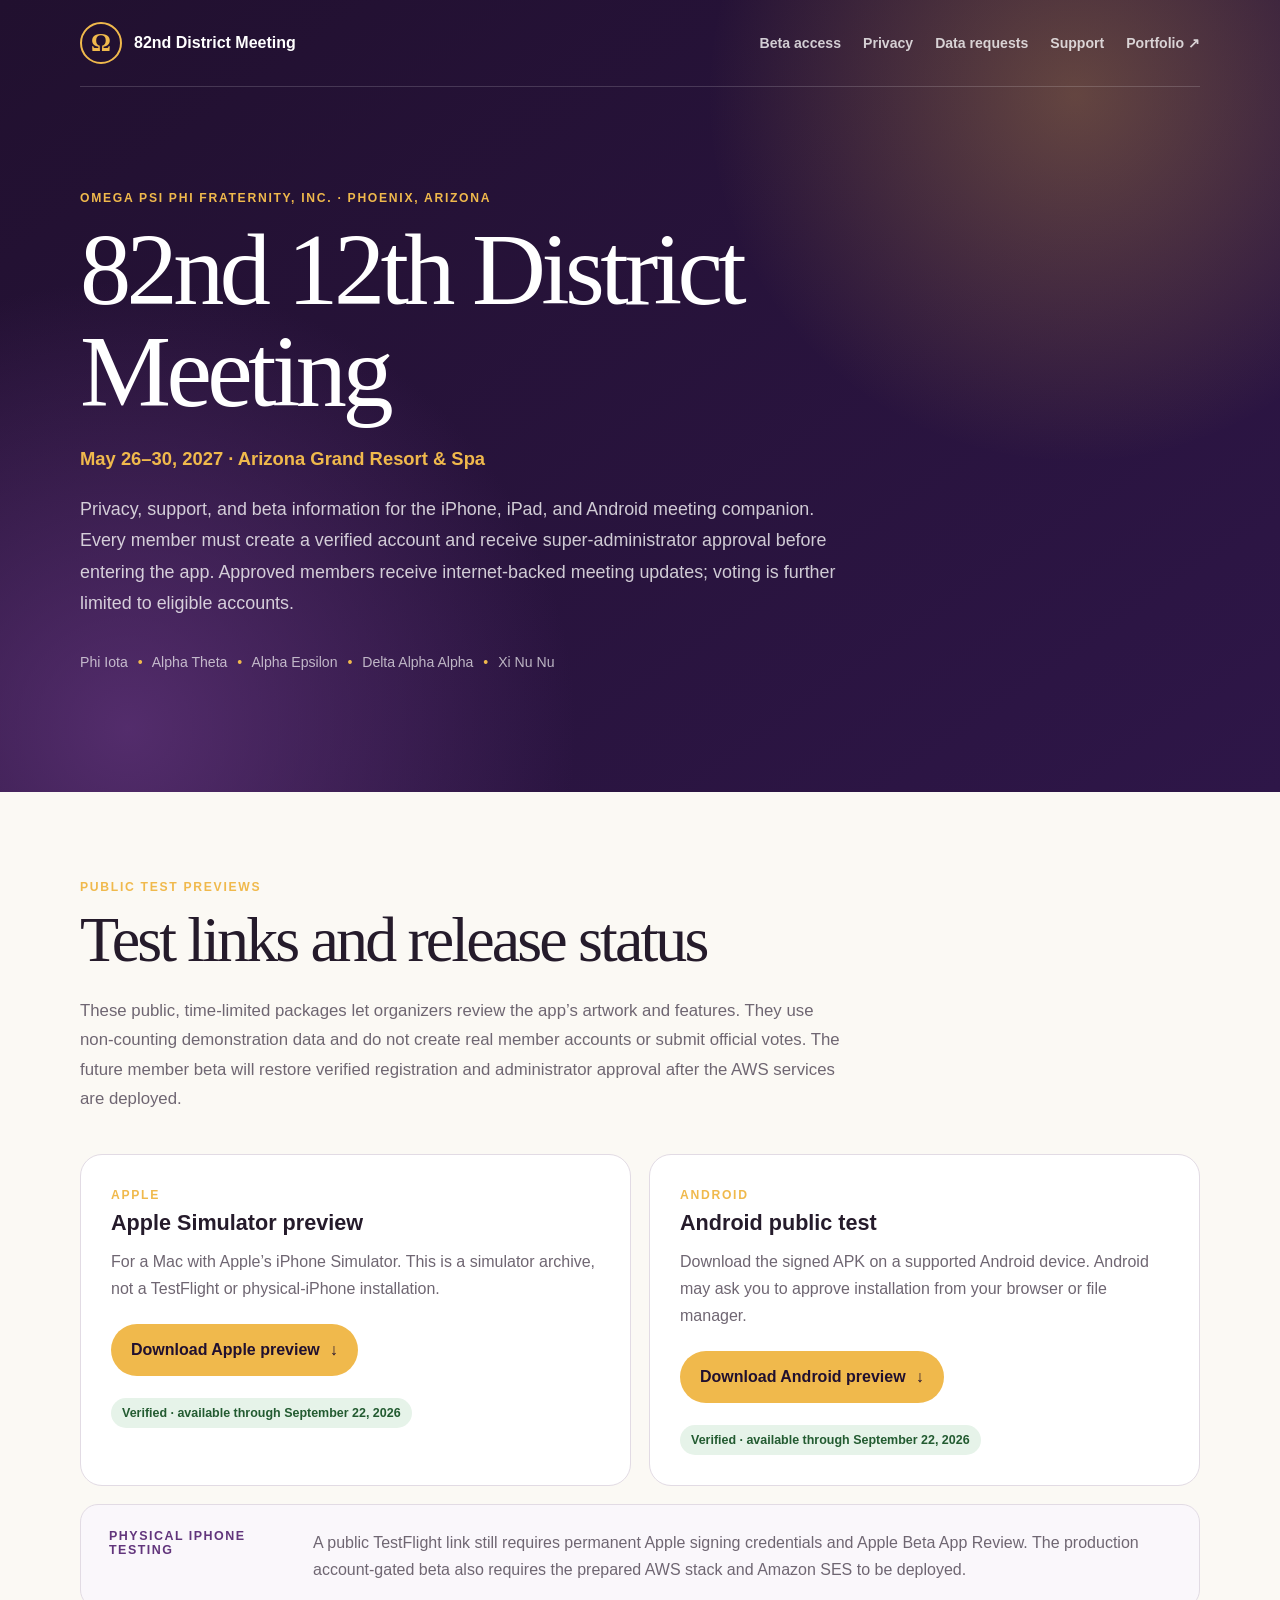
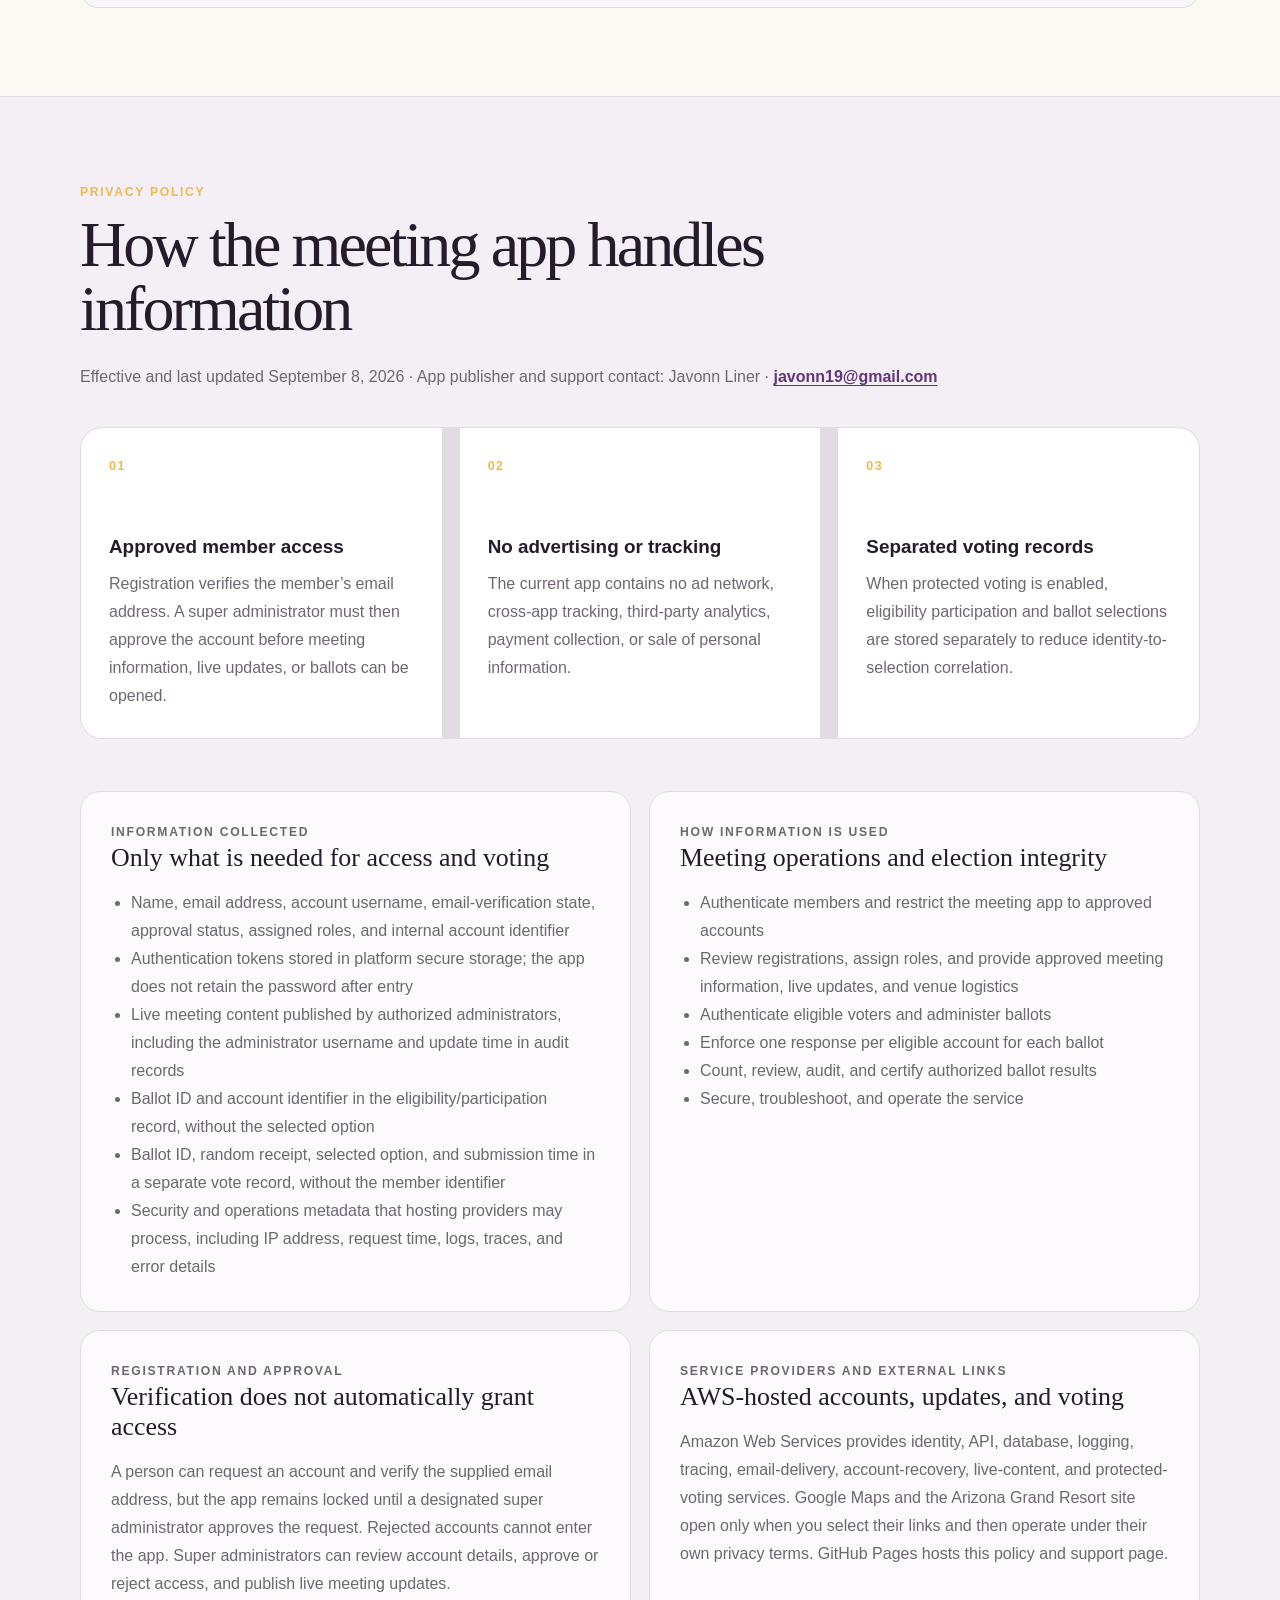
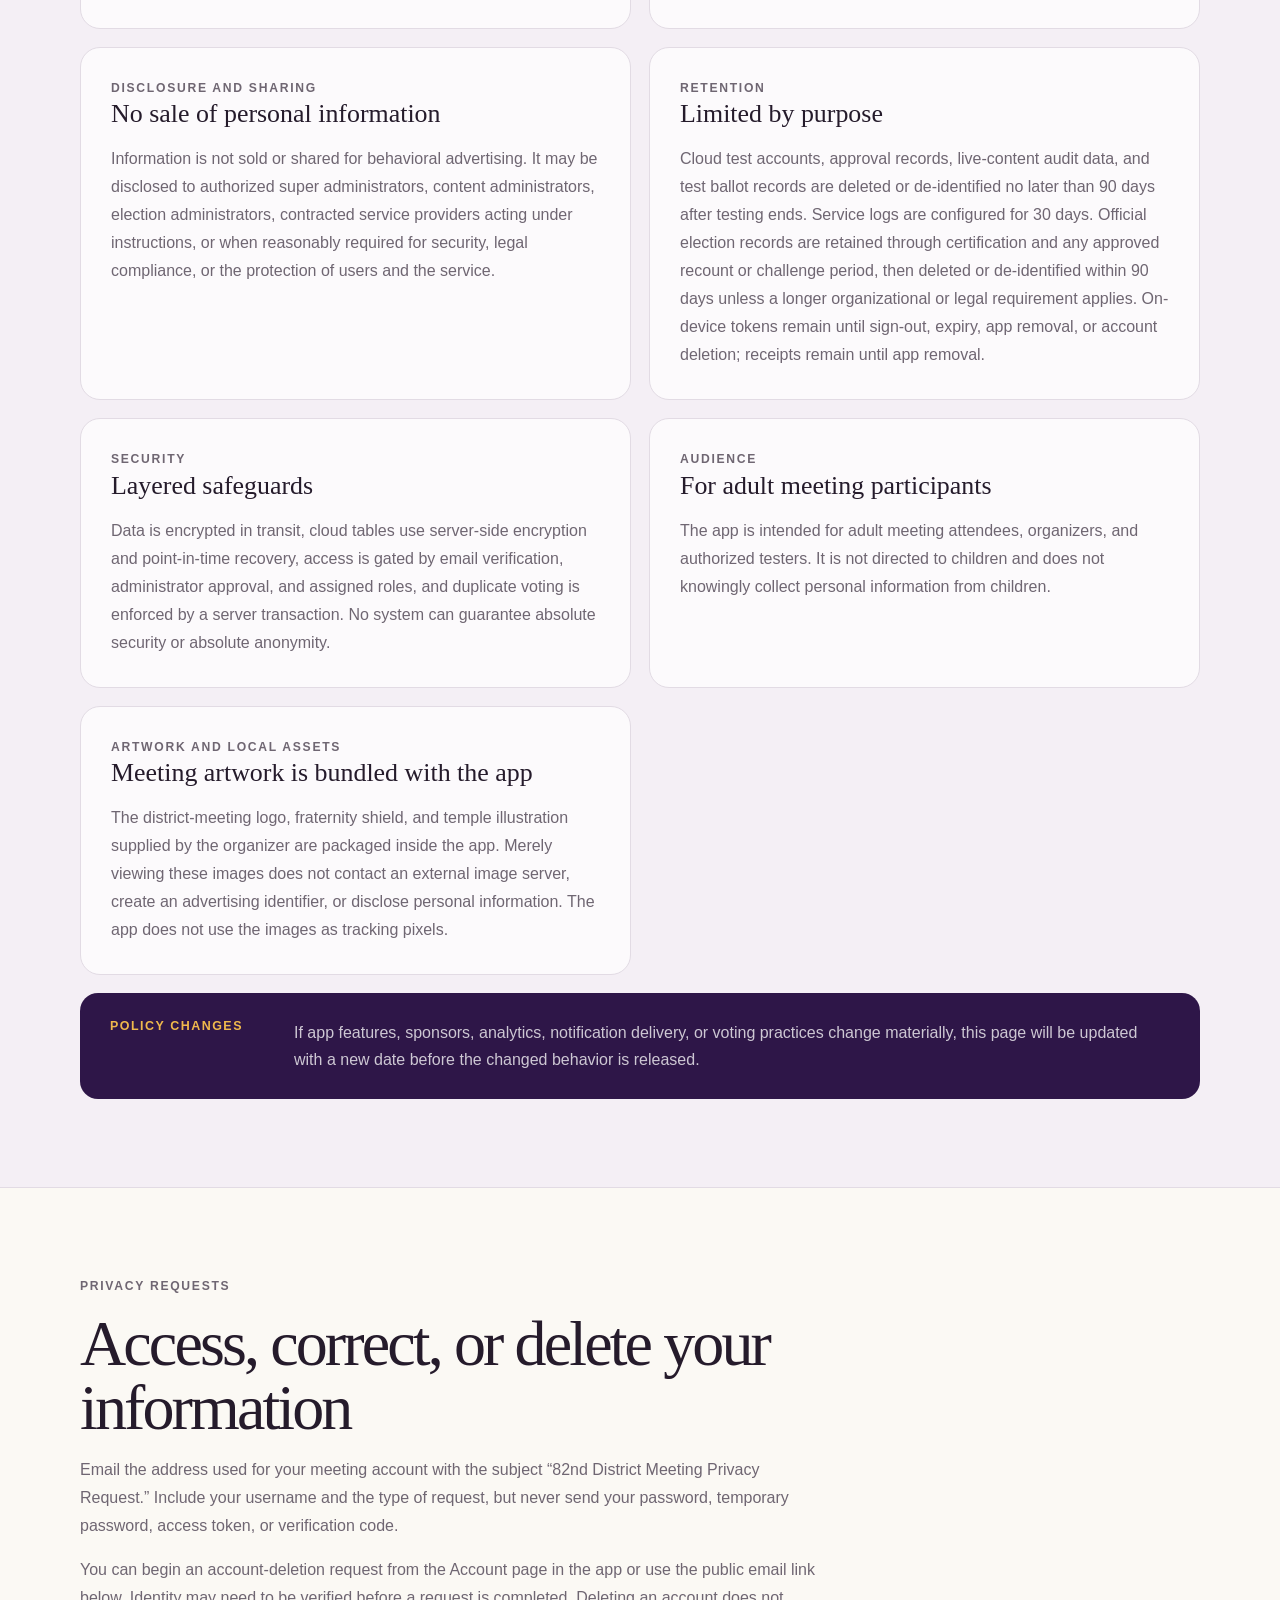
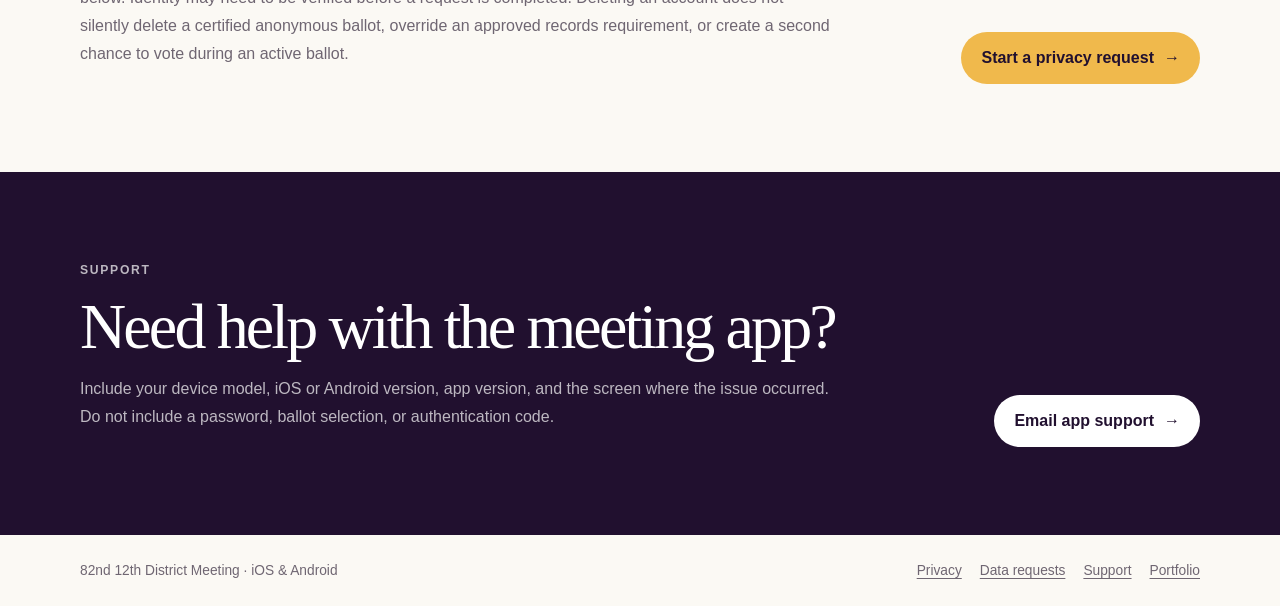
==== district-meeting-2027/index.html @ 28fcccbe "Publish meeting app preview links and artwork policy" ====
<!doctype html>
<html lang="en">
  <head>
    <meta charset="utf-8">
    <meta name="viewport" content="width=device-width, initial-scale=1">
    <meta name="theme-color" content="#2e1648">
    <meta name="description" content="Privacy policy, data-request instructions, support, and beta access information for the 82nd 12th District Meeting app on iOS and Android.">
    <link rel="canonical" href="https://javonn13.github.io/district-meeting-2027/">
    <meta property="og:type" content="website">
    <meta property="og:title" content="82nd 12th District Meeting App — Privacy &amp; Support">
    <meta property="og:description" content="Privacy, protected-voting practices, support, and beta status for the 2027 Phoenix meeting app.">
    <meta property="og:url" content="https://javonn13.github.io/district-meeting-2027/">
    <title>82nd 12th District Meeting App — Privacy, Support &amp; Beta Access</title>
    <link rel="stylesheet" href="styles.css?v=20260908b">
  </head>
  <body>
    <a class="skip-link" href="#privacy-policy">Skip to privacy policy</a>

    <header class="hero" id="top">
      <nav class="nav-shell" aria-label="Page sections">
        <a class="brand" href="#top"><span class="omega" aria-hidden="true">Ω</span><span>82nd District Meeting</span></a>
        <div class="nav-links">
          <a href="#beta-access">Beta access</a>
          <a href="#privacy-policy">Privacy</a>
          <a href="#privacy-requests">Data requests</a>
          <a href="#support">Support</a>
          <a href="../">Portfolio ↗</a>
        </div>
      </nav>

      <div class="hero-shell">
        <p class="eyebrow">Omega Psi Phi Fraternity, Inc. · Phoenix, Arizona</p>
        <h1>82nd 12th District Meeting</h1>
        <p class="dates">May 26–30, 2027 · Arizona Grand Resort &amp; Spa</p>
        <p class="intro">
          Privacy, support, and beta information for the iPhone, iPad, and
          Android meeting companion. Every member must create a verified account
          and receive super-administrator approval before entering the app.
          Approved members receive internet-backed meeting updates; voting is
          further limited to eligible accounts.
        </p>
        <div class="host-line">
          Phi Iota <span>•</span> Alpha Theta <span>•</span> Alpha Epsilon
          <span>•</span> Delta Alpha Alpha <span>•</span> Xi Nu Nu
        </div>
      </div>
    </header>

    <main>
      <section class="section-shell beta" id="beta-access" aria-labelledby="beta-title" tabindex="-1">
        <p class="section-label">Public test previews</p>
        <h2 id="beta-title">Test links and release status</h2>
        <p class="lede">
          These public, time-limited packages let organizers review the app’s
          artwork and features. They use non-counting demonstration data and do
          not create real member accounts or submit official votes. The future
          member beta will restore verified registration and administrator
          approval after the AWS services are deployed.
        </p>
        <div class="download-grid">
          <article>
            <span class="platform">Apple</span>
            <h3>Apple Simulator preview</h3>
            <p>For a Mac with Apple’s iPhone Simulator. This is a simulator archive, not a TestFlight or physical-iPhone installation.</p>
            <a class="primary-link download-link" href="https://expo.dev/artifacts/eas/QwBYKz9UsxLdcDrC9xQ6bOLC2bU3EaHEQN31wZSDNz0.tar.gz">Download Apple preview <span aria-hidden="true">↓</span></a>
            <span class="status available">Verified · available through September 22, 2026</span>
          </article>
          <article>
            <span class="platform">Android</span>
            <h3>Android public test</h3>
            <p>Download the signed APK on a supported Android device. Android may ask you to approve installation from your browser or file manager.</p>
            <a class="primary-link download-link" href="https://expo.dev/artifacts/eas/YgJHriixR_eyHiGXPcx0YL4e67EUNC_6BtPVC4h0-HM.apk">Download Android preview <span aria-hidden="true">↓</span></a>
            <span class="status available">Verified · available through September 22, 2026</span>
          </article>
        </div>
        <aside class="beta-note">
          <strong>Physical iPhone testing</strong>
          <p>A public TestFlight link still requires permanent Apple signing credentials and Apple Beta App Review. The production account-gated beta also requires the prepared AWS stack and Amazon SES to be deployed.</p>
        </aside>
      </section>

      <section class="policy-band" id="privacy-policy" aria-labelledby="privacy-title" tabindex="-1">
        <div class="section-shell">
          <p class="section-label">Privacy policy</p>
          <h2 id="privacy-title">How the meeting app handles information</h2>
          <p class="effective">Effective and last updated September 8, 2026 · App publisher and support contact: Javonn Liner · <a href="mailto:javonn19@gmail.com">javonn19@gmail.com</a></p>

          <div class="summary-grid">
            <article>
              <span>01</span>
              <h3>Approved member access</h3>
              <p>Registration verifies the member’s email address. A super administrator must then approve the account before meeting information, live updates, or ballots can be opened.</p>
            </article>
            <article>
              <span>02</span>
              <h3>No advertising or tracking</h3>
              <p>The current app contains no ad network, cross-app tracking, third-party analytics, payment collection, or sale of personal information.</p>
            </article>
            <article>
              <span>03</span>
              <h3>Separated voting records</h3>
              <p>When protected voting is enabled, eligibility participation and ballot selections are stored separately to reduce identity-to-selection correlation.</p>
            </article>
          </div>

          <div class="details-grid">
            <article>
              <p class="detail-label">Information collected</p>
              <h3>Only what is needed for access and voting</h3>
              <ul>
                <li>Name, email address, account username, email-verification state, approval status, assigned roles, and internal account identifier</li>
                <li>Authentication tokens stored in platform secure storage; the app does not retain the password after entry</li>
                <li>Live meeting content published by authorized administrators, including the administrator username and update time in audit records</li>
                <li>Ballot ID and account identifier in the eligibility/participation record, without the selected option</li>
                <li>Ballot ID, random receipt, selected option, and submission time in a separate vote record, without the member identifier</li>
                <li>Security and operations metadata that hosting providers may process, including IP address, request time, logs, traces, and error details</li>
              </ul>
            </article>

            <article>
              <p class="detail-label">How information is used</p>
              <h3>Meeting operations and election integrity</h3>
              <ul>
                <li>Authenticate members and restrict the meeting app to approved accounts</li>
                <li>Review registrations, assign roles, and provide approved meeting information, live updates, and venue logistics</li>
                <li>Authenticate eligible voters and administer ballots</li>
                <li>Enforce one response per eligible account for each ballot</li>
                <li>Count, review, audit, and certify authorized ballot results</li>
                <li>Secure, troubleshoot, and operate the service</li>
              </ul>
            </article>

            <article>
              <p class="detail-label">Registration and approval</p>
              <h3>Verification does not automatically grant access</h3>
              <p>
                A person can request an account and verify the supplied email
                address, but the app remains locked until a designated super
                administrator approves the request. Rejected accounts cannot
                enter the app. Super administrators can review account details,
                approve or reject access, and publish live meeting updates.
              </p>
            </article>

            <article>
              <p class="detail-label">Service providers and external links</p>
              <h3>AWS-hosted accounts, updates, and voting</h3>
              <p>
                Amazon Web Services provides identity, API, database, logging,
                tracing, email-delivery, account-recovery, live-content, and
                protected-voting services. Google Maps and the Arizona Grand Resort site open only
                when you select their links and then operate under their own
                privacy terms. GitHub Pages hosts this policy and support page.
              </p>
            </article>

            <article>
              <p class="detail-label">Disclosure and sharing</p>
              <h3>No sale of personal information</h3>
              <p>
                Information is not sold or shared for behavioral advertising.
                It may be disclosed to authorized super administrators, content
                administrators, election administrators,
                contracted service providers acting under instructions, or when
                reasonably required for security, legal compliance, or the
                protection of users and the service.
              </p>
            </article>

            <article>
              <p class="detail-label">Retention</p>
              <h3>Limited by purpose</h3>
              <p>
                Cloud test accounts, approval records, live-content audit data, and test ballot records are deleted or
                de-identified no later than 90 days after testing ends. Service
                logs are configured for 30 days. Official election records are
                retained through certification and any approved recount or
                challenge period, then deleted or de-identified within 90 days
                unless a longer organizational or legal requirement applies.
                On-device tokens remain until sign-out, expiry, app removal, or
                account deletion; receipts remain until app removal.
              </p>
            </article>

            <article>
              <p class="detail-label">Security</p>
              <h3>Layered safeguards</h3>
              <p>
                Data is encrypted in transit, cloud tables use server-side
                encryption and point-in-time recovery, access is gated by email
                verification, administrator approval, and assigned roles, and
                duplicate voting is enforced by a server transaction. No system
                can guarantee absolute security or absolute anonymity.
              </p>
            </article>

            <article>
              <p class="detail-label">Audience</p>
              <h3>For adult meeting participants</h3>
              <p>
                The app is intended for adult meeting attendees, organizers, and
                authorized testers. It is not directed to children and does not
                knowingly collect personal information from children.
              </p>
            </article>

            <article>
              <p class="detail-label">Artwork and local assets</p>
              <h3>Meeting artwork is bundled with the app</h3>
              <p>
                The district-meeting logo, fraternity shield, and temple
                illustration supplied by the organizer are packaged inside the
                app. Merely viewing these images does not contact an external
                image server, create an advertising identifier, or disclose
                personal information. The app does not use the images as
                tracking pixels.
              </p>
            </article>
          </div>

          <aside class="notice">
            <strong>Policy changes</strong>
            <p>If app features, sponsors, analytics, notification delivery, or voting practices change materially, this page will be updated with a new date before the changed behavior is released.</p>
          </aside>
        </div>
      </section>

      <section class="section-shell request-panel" id="privacy-requests" aria-labelledby="request-title" tabindex="-1">
        <div>
          <p class="section-label">Privacy requests</p>
          <h2 id="request-title">Access, correct, or delete your information</h2>
          <p>
            Email the address used for your meeting account with the subject
            “82nd District Meeting Privacy Request.” Include your username and
            the type of request, but never send your password, temporary
            password, access token, or verification code.
          </p>
          <p>
            You can begin an account-deletion request from the Account page in
            the app or use the public email link below. Identity may need to be verified before a request is completed.
            Deleting an account does not silently delete a certified anonymous
            ballot, override an approved records requirement, or create a second
            chance to vote during an active ballot.
          </p>
        </div>
        <a class="primary-link" href="mailto:javonn19@gmail.com?subject=82nd%20District%20Meeting%20Privacy%20Request">Start a privacy request <span aria-hidden="true">→</span></a>
      </section>

      <section class="support-band" id="support" aria-labelledby="support-title" tabindex="-1">
        <div class="section-shell support-grid">
          <div>
            <p class="section-label">Support</p>
            <h2 id="support-title">Need help with the meeting app?</h2>
            <p>Include your device model, iOS or Android version, app version, and the screen where the issue occurred. Do not include a password, ballot selection, or authentication code.</p>
          </div>
          <a class="primary-link light" href="mailto:javonn19@gmail.com?subject=82nd%20District%20Meeting%20App%20Support">Email app support <span aria-hidden="true">→</span></a>
        </div>
      </section>
    </main>

    <footer>
      <span>82nd 12th District Meeting · iOS &amp; Android</span>
      <div><a href="#privacy-policy">Privacy</a><a href="#privacy-requests">Data requests</a><a href="#support">Support</a><a href="../">Portfolio</a></div>
    </footer>
  </body>
</html>
---- district-meeting-2027/styles.css ----
:root {
  --ink: #251b2b;
  --muted: #6f6672;
  --paper: #fbf9f4;
  --surface: #ffffff;
  --purple-950: #21102f;
  --purple-900: #2e1648;
  --purple-700: #62357c;
  --purple-soft: #f3edf6;
  --gold: #f0b94c;
  --gold-soft: #fff4d6;
  --line: #e2dbe4;
}

* { box-sizing: border-box; }

html { scroll-behavior: smooth; }

body {
  margin: 0;
  background: var(--paper);
  color: var(--ink);
  font-family: Inter, ui-sans-serif, -apple-system, BlinkMacSystemFont, "Segoe UI", sans-serif;
}

a { color: inherit; text-decoration: none; }

a:focus-visible,
[tabindex="-1"]:focus-visible { outline: 3px solid var(--gold); outline-offset: 4px; }

.skip-link {
  position: fixed;
  z-index: 20;
  top: 12px;
  left: 12px;
  padding: 12px 16px;
  border-radius: 10px;
  background: white;
  color: var(--purple-950);
  font-weight: 850;
  transform: translateY(-160%);
}

.skip-link:focus { transform: translateY(0); }

.hero {
  color: white;
  background:
    radial-gradient(circle at 84% 12%, rgba(240, 185, 76, 0.3), transparent 23rem),
    radial-gradient(circle at 10% 92%, rgba(98, 53, 124, 0.75), transparent 28rem),
    linear-gradient(145deg, var(--purple-950), var(--purple-900));
}

.nav-shell,
.hero-shell,
.section-shell,
footer {
  width: min(1120px, calc(100% - 40px));
  margin-inline: auto;
}

.nav-shell {
  display: flex;
  align-items: center;
  justify-content: space-between;
  gap: 28px;
  padding-block: 22px;
  border-bottom: 1px solid rgba(255, 255, 255, 0.16);
}

.brand,
.nav-links { display: flex; align-items: center; }

.brand { gap: 12px; font-weight: 900; }

.omega {
  display: grid;
  width: 42px;
  height: 42px;
  place-items: center;
  border: 2px solid var(--gold);
  border-radius: 50%;
  color: var(--gold);
  font-family: Georgia, "Times New Roman", serif;
  font-size: 1.55rem;
}

.nav-links { gap: 22px; color: rgba(255, 255, 255, 0.78); font-size: 0.88rem; font-weight: 750; }

.hero-shell { padding-block: 104px 116px; }

.eyebrow,
.section-label,
.detail-label,
.platform {
  margin: 0 0 14px;
  color: var(--gold);
  font-size: 0.76rem;
  font-weight: 900;
  letter-spacing: 0.14em;
  text-transform: uppercase;
}

h1,
h2,
h3,
p { overflow-wrap: anywhere; }

h1,
h2 {
  margin: 0;
  font-family: Georgia, "Times New Roman", serif;
  font-weight: 500;
  letter-spacing: -0.045em;
  line-height: 1;
}

h1 { max-width: 920px; font-size: clamp(3rem, 8vw, 6.8rem); }
h2 { max-width: 840px; font-size: clamp(2.35rem, 5vw, 4.4rem); }

.dates { margin: 24px 0 0; color: var(--gold); font-size: 1.15rem; font-weight: 850; }
.intro { max-width: 760px; margin: 24px 0 0; color: rgba(255, 255, 255, 0.78); font-size: 1.12rem; line-height: 1.75; }
.host-line { max-width: 860px; margin-top: 30px; color: rgba(255, 255, 255, 0.68); font-size: 0.88rem; line-height: 1.9; }
.host-line span { padding-inline: 6px; color: var(--gold); }

.section-shell { padding-block: 88px; }
.lede { max-width: 760px; margin: 24px 0 0; color: var(--muted); font-size: 1.05rem; line-height: 1.75; }

.download-grid,
.summary-grid,
.details-grid { display: grid; gap: 18px; }
.download-grid { grid-template-columns: repeat(2, minmax(0, 1fr)); margin-top: 40px; }
.download-grid article { padding: 30px; border: 1px solid var(--line); border-radius: 22px; background: var(--surface); }
.download-grid h3 { margin: 7px 0 12px; font-size: 1.35rem; }
.download-grid p { margin: 0; color: var(--muted); line-height: 1.7; }
.status { display: inline-flex; margin-top: 22px; padding: 8px 11px; border-radius: 999px; background: var(--gold-soft); color: #79520d; font-size: 0.78rem; font-weight: 850; }
.download-link { margin-top: 22px; white-space: normal; }
.status.available { background: #e6f3e9; color: #235b31; }
.beta-note { display: grid; grid-template-columns: 180px 1fr; gap: 24px; margin-top: 18px; padding: 24px 28px; border: 1px solid var(--line); border-radius: 18px; background: #faf7fb; }
.beta-note strong { color: var(--purple-700); font-size: 0.78rem; letter-spacing: 0.12em; text-transform: uppercase; }
.beta-note p { margin: 0; color: var(--muted); line-height: 1.7; }

.policy-band { background: #f4eff5; border-block: 1px solid var(--line); }
.effective { margin: 22px 0 36px; color: var(--muted); line-height: 1.7; }
.effective a { color: var(--purple-700); font-weight: 850; text-decoration: underline; text-underline-offset: 3px; }

.summary-grid { grid-template-columns: repeat(3, minmax(0, 1fr)); overflow: hidden; border: 1px solid var(--line); border-radius: 22px; background: var(--line); }
.summary-grid article { min-height: 240px; padding: 28px; background: white; }
.summary-grid span { color: var(--gold); font-size: 0.78rem; font-weight: 900; letter-spacing: 0.12em; }
.summary-grid h3 { margin: 62px 0 12px; font-size: 1.18rem; }
.summary-grid p,
.details-grid p,
.details-grid ul,
.request-panel p,
.support-grid p { color: var(--muted); line-height: 1.75; }
.summary-grid p { margin: 0; }

.details-grid { grid-template-columns: repeat(2, minmax(0, 1fr)); margin-top: 52px; }
.details-grid article { padding: 30px; border: 1px solid var(--line); border-radius: 20px; background: rgba(255, 255, 255, 0.72); }
.detail-label { color: var(--purple-700); }
.details-grid h3 { margin: 0 0 16px; font-family: Georgia, "Times New Roman", serif; font-size: 1.62rem; font-weight: 500; }
.details-grid p { margin: 0; }
.details-grid ul { margin: 0; padding-left: 20px; }

.notice { display: grid; grid-template-columns: 160px 1fr; gap: 24px; margin-top: 18px; padding: 26px 30px; border-radius: 18px; background: var(--purple-900); color: white; }
.notice strong { color: var(--gold); font-size: 0.78rem; letter-spacing: 0.12em; text-transform: uppercase; }
.notice p { margin: 0; color: rgba(255, 255, 255, 0.76); line-height: 1.7; }

.request-panel,
.support-grid { display: grid; grid-template-columns: minmax(0, 1fr) auto; gap: 64px; align-items: end; }
.request-panel p,
.support-grid p { max-width: 750px; }

.primary-link {
  display: inline-flex;
  align-items: center;
  gap: 10px;
  min-height: 52px;
  padding: 14px 20px;
  border-radius: 999px;
  background: var(--gold);
  color: var(--purple-950);
  font-weight: 900;
  white-space: nowrap;
}

.support-band { background: var(--purple-950); color: white; }
.support-grid p { color: rgba(255, 255, 255, 0.7); }
.primary-link.light { background: white; }

footer {
  display: flex;
  justify-content: space-between;
  gap: 24px;
  padding-block: 28px;
  color: var(--muted);
  font-size: 0.86rem;
}

footer div { display: flex; flex-wrap: wrap; gap: 18px; }
footer a { text-decoration: underline; text-underline-offset: 3px; }

@media (max-width: 820px) {
  .nav-shell { align-items: flex-start; flex-direction: column; }
  .nav-links { width: 100%; gap: 16px; overflow-x: auto; padding-bottom: 4px; }
  .hero-shell { padding-block: 76px 86px; }
  .download-grid,
  .summary-grid,
  .details-grid,
  .request-panel,
  .support-grid,
  .notice { grid-template-columns: 1fr; }
  .summary-grid article { min-height: auto; }
  .summary-grid h3 { margin-top: 30px; }
  .request-panel,
  .support-grid { align-items: start; }
  .primary-link { justify-self: start; white-space: normal; }
  .beta-note { grid-template-columns: 1fr; gap: 10px; }
  footer { flex-direction: column; }
}

@media (prefers-reduced-motion: reduce) {
  html { scroll-behavior: auto; }
}
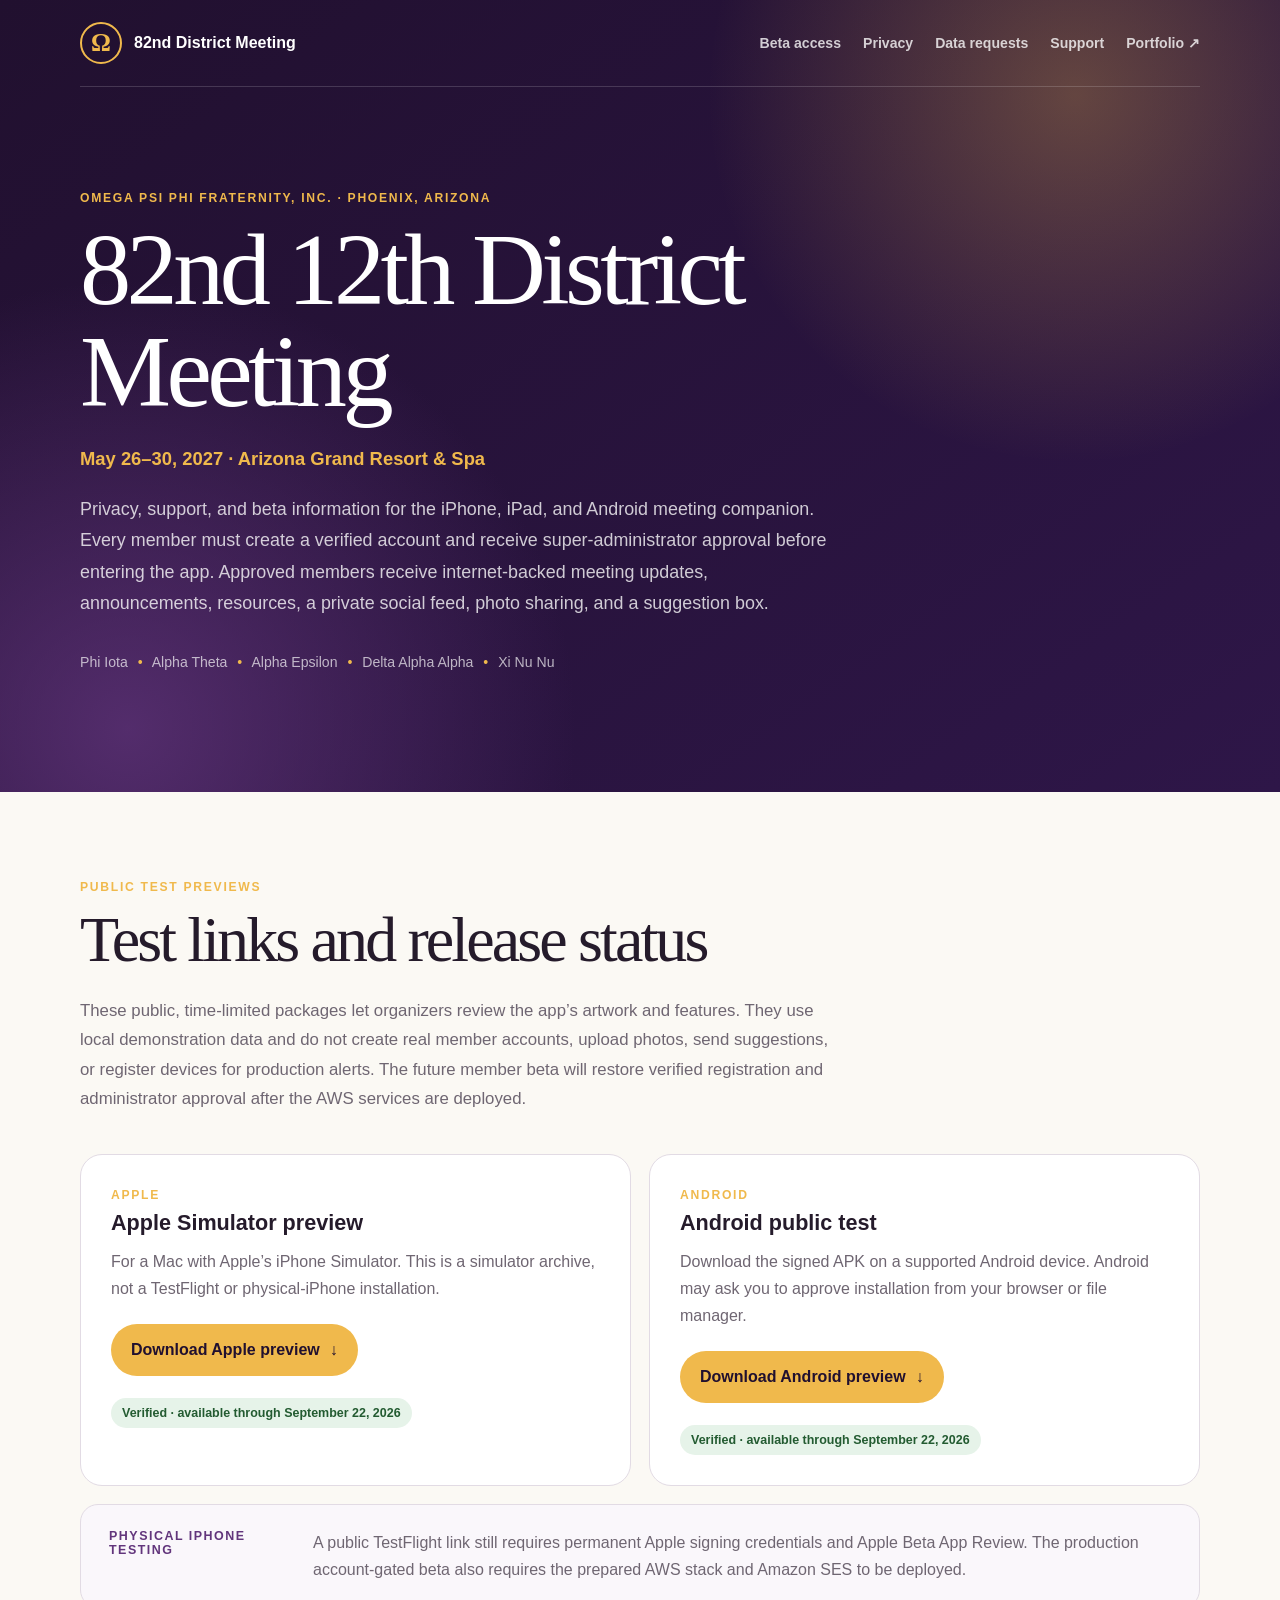
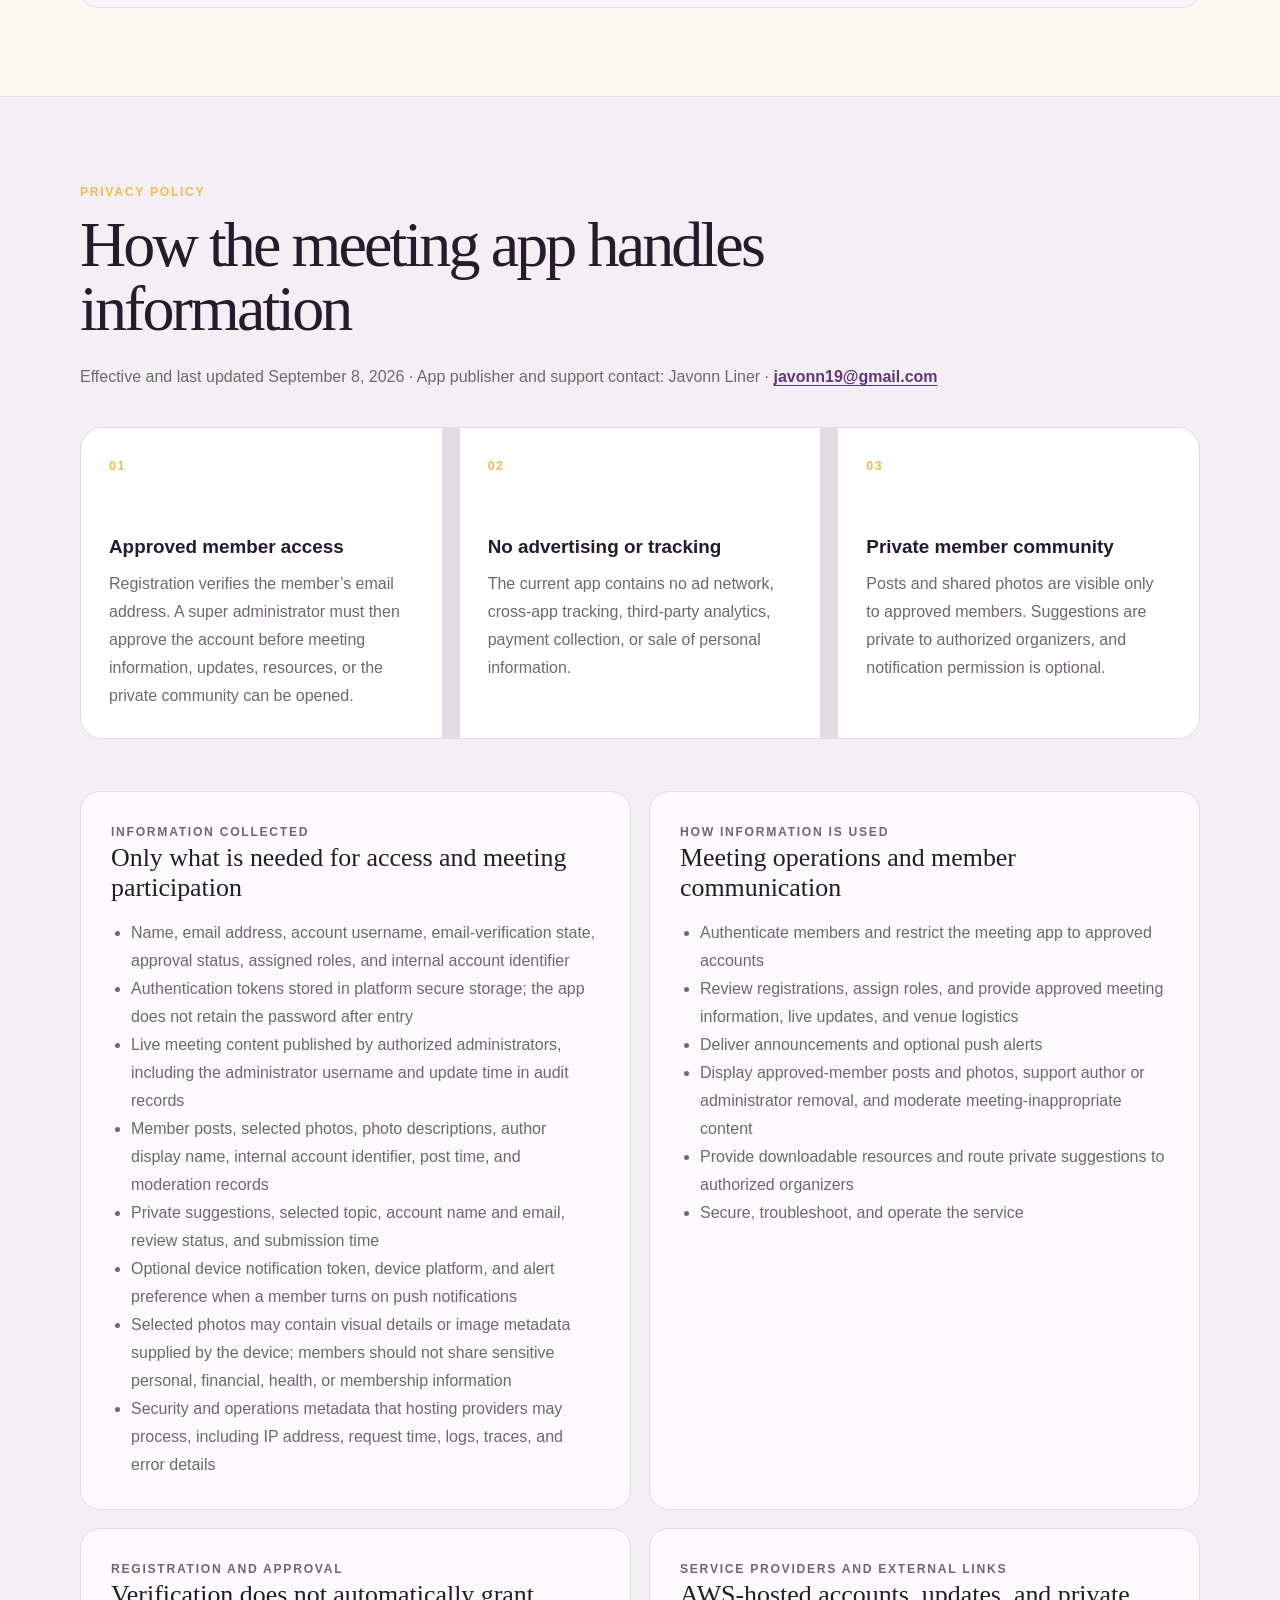
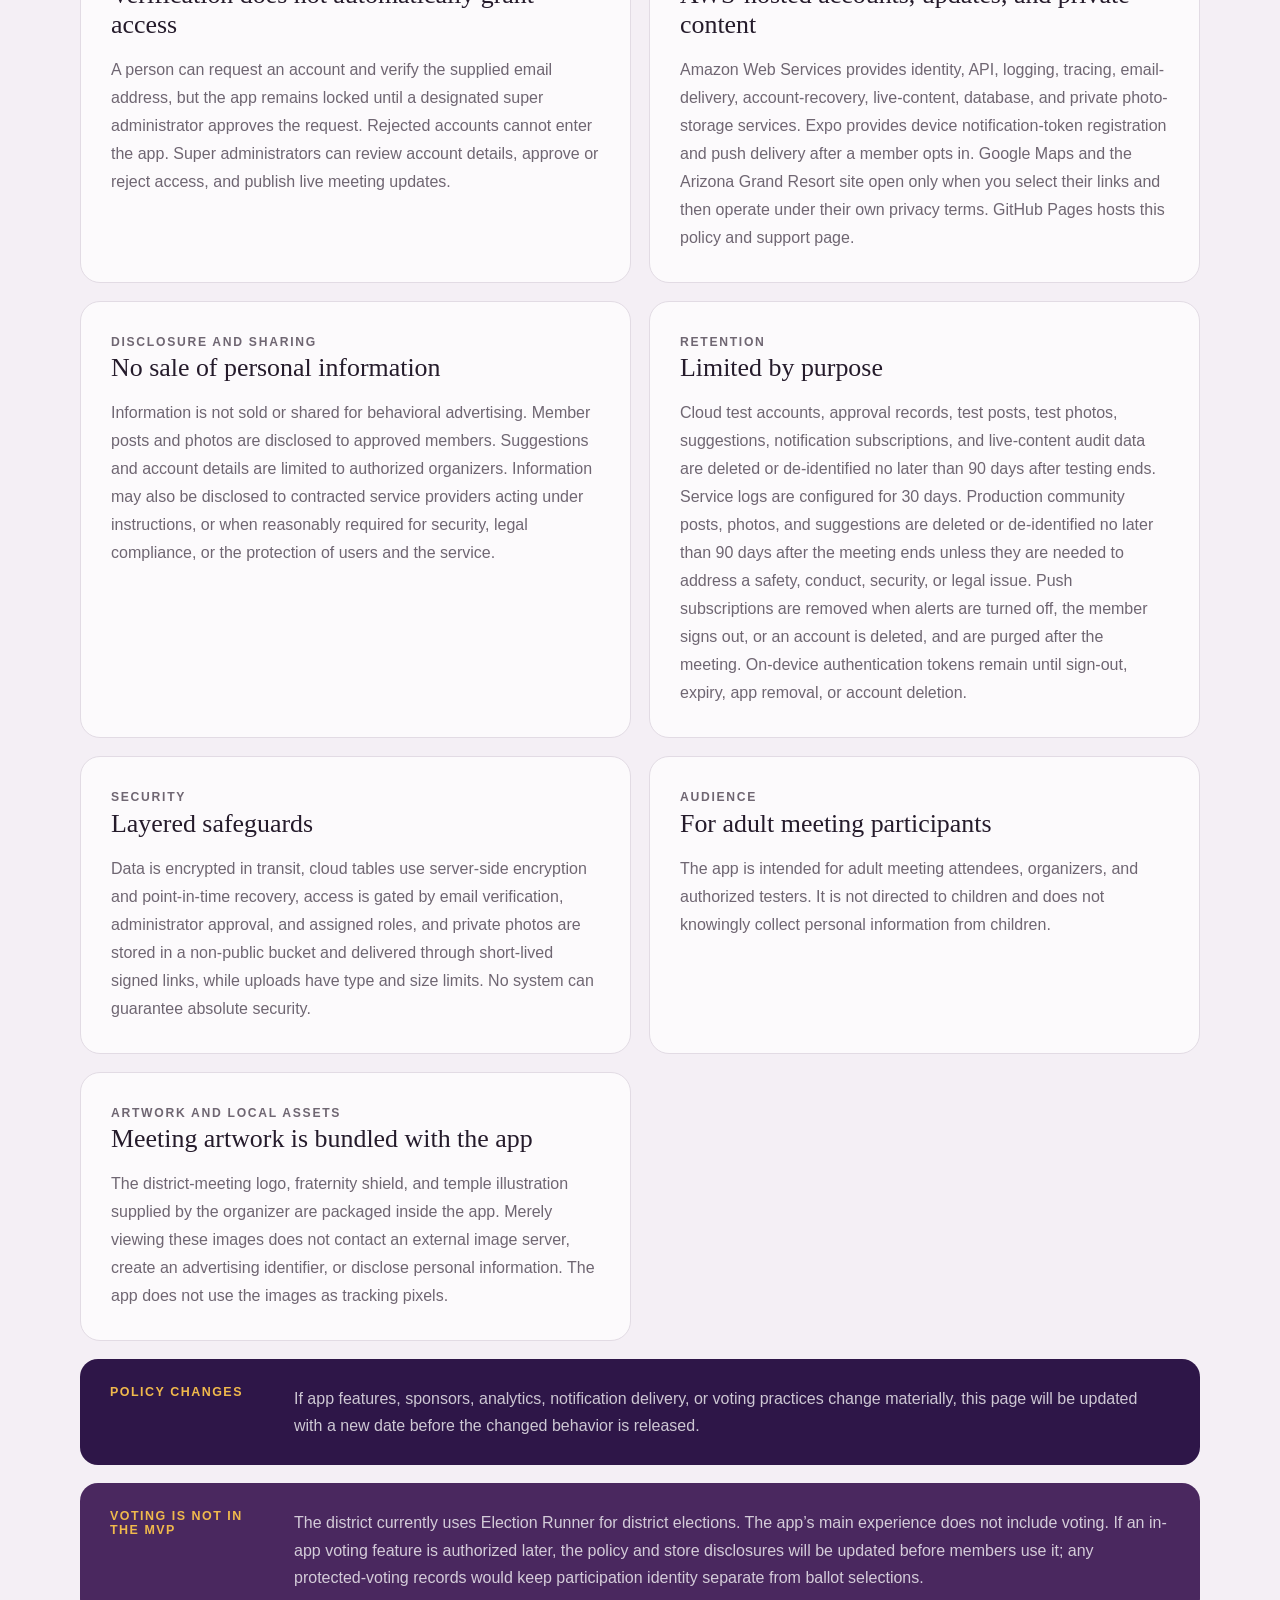
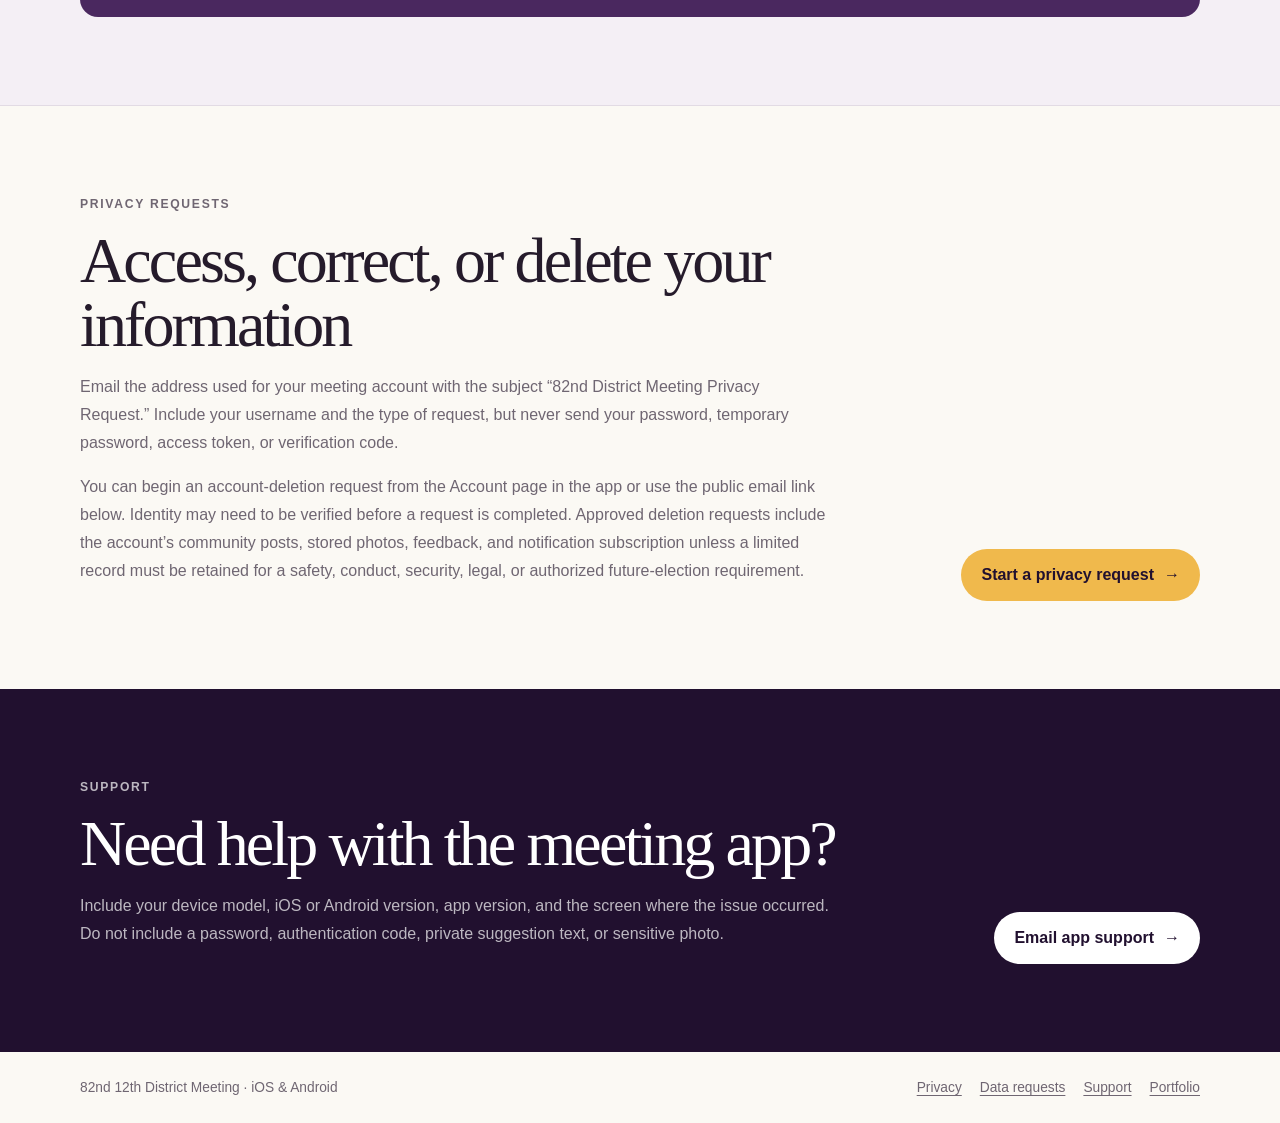
==== commit 2fec6152: "Expand meeting app privacy policy for member community" ====
--- a/district-meeting-2027/index.html
+++ b/district-meeting-2027/index.html
@@ -8,10 +8,10 @@
     <link rel="canonical" href="https://javonn13.github.io/district-meeting-2027/">
     <meta property="og:type" content="website">
     <meta property="og:title" content="82nd 12th District Meeting App — Privacy &amp; Support">
-    <meta property="og:description" content="Privacy, protected-voting practices, support, and beta status for the 2027 Phoenix meeting app.">
+    <meta property="og:description" content="Privacy, private member-community practices, support, and beta status for the 2027 Phoenix meeting app.">
     <meta property="og:url" content="https://javonn13.github.io/district-meeting-2027/">
     <title>82nd 12th District Meeting App — Privacy, Support &amp; Beta Access</title>
-    <link rel="stylesheet" href="styles.css?v=20260908b">
+    <link rel="stylesheet" href="styles.css?v=20260908c">
   </head>
   <body>
     <a class="skip-link" href="#privacy-policy">Skip to privacy policy</a>
@@ -36,8 +36,8 @@
           Privacy, support, and beta information for the iPhone, iPad, and
           Android meeting companion. Every member must create a verified account
           and receive super-administrator approval before entering the app.
-          Approved members receive internet-backed meeting updates; voting is
-          further limited to eligible accounts.
+          Approved members receive internet-backed meeting updates, announcements,
+          resources, a private social feed, photo sharing, and a suggestion box.
         </p>
         <div class="host-line">
           Phi Iota <span>•</span> Alpha Theta <span>•</span> Alpha Epsilon
@@ -52,8 +52,8 @@
         <h2 id="beta-title">Test links and release status</h2>
         <p class="lede">
           These public, time-limited packages let organizers review the app’s
-          artwork and features. They use non-counting demonstration data and do
-          not create real member accounts or submit official votes. The future
+          artwork and features. They use local demonstration data and do
+          not create real member accounts, upload photos, send suggestions, or register devices for production alerts. The future
           member beta will restore verified registration and administrator
           approval after the AWS services are deployed.
         </p>
@@ -89,7 +89,7 @@
             <article>
               <span>01</span>
               <h3>Approved member access</h3>
-              <p>Registration verifies the member’s email address. A super administrator must then approve the account before meeting information, live updates, or ballots can be opened.</p>
+              <p>Registration verifies the member’s email address. A super administrator must then approve the account before meeting information, updates, resources, or the private community can be opened.</p>
             </article>
             <article>
               <span>02</span>
@@ -98,34 +98,36 @@
             </article>
             <article>
               <span>03</span>
-              <h3>Separated voting records</h3>
-              <p>When protected voting is enabled, eligibility participation and ballot selections are stored separately to reduce identity-to-selection correlation.</p>
+              <h3>Private member community</h3>
+              <p>Posts and shared photos are visible only to approved members. Suggestions are private to authorized organizers, and notification permission is optional.</p>
             </article>
           </div>
 
           <div class="details-grid">
             <article>
               <p class="detail-label">Information collected</p>
-              <h3>Only what is needed for access and voting</h3>
+              <h3>Only what is needed for access and meeting participation</h3>
               <ul>
                 <li>Name, email address, account username, email-verification state, approval status, assigned roles, and internal account identifier</li>
                 <li>Authentication tokens stored in platform secure storage; the app does not retain the password after entry</li>
                 <li>Live meeting content published by authorized administrators, including the administrator username and update time in audit records</li>
-                <li>Ballot ID and account identifier in the eligibility/participation record, without the selected option</li>
-                <li>Ballot ID, random receipt, selected option, and submission time in a separate vote record, without the member identifier</li>
+                <li>Member posts, selected photos, photo descriptions, author display name, internal account identifier, post time, and moderation records</li>
+                <li>Private suggestions, selected topic, account name and email, review status, and submission time</li>
+                <li>Optional device notification token, device platform, and alert preference when a member turns on push notifications</li>
+                <li>Selected photos may contain visual details or image metadata supplied by the device; members should not share sensitive personal, financial, health, or membership information</li>
                 <li>Security and operations metadata that hosting providers may process, including IP address, request time, logs, traces, and error details</li>
               </ul>
             </article>
 
             <article>
               <p class="detail-label">How information is used</p>
-              <h3>Meeting operations and election integrity</h3>
+              <h3>Meeting operations and member communication</h3>
               <ul>
                 <li>Authenticate members and restrict the meeting app to approved accounts</li>
                 <li>Review registrations, assign roles, and provide approved meeting information, live updates, and venue logistics</li>
-                <li>Authenticate eligible voters and administer ballots</li>
-                <li>Enforce one response per eligible account for each ballot</li>
-                <li>Count, review, audit, and certify authorized ballot results</li>
+                <li>Deliver announcements and optional push alerts</li>
+                <li>Display approved-member posts and photos, support author or administrator removal, and moderate meeting-inappropriate content</li>
+                <li>Provide downloadable resources and route private suggestions to authorized organizers</li>
                 <li>Secure, troubleshoot, and operate the service</li>
               </ul>
             </article>
@@ -144,11 +146,11 @@
 
             <article>
               <p class="detail-label">Service providers and external links</p>
-              <h3>AWS-hosted accounts, updates, and voting</h3>
-              <p>
-                Amazon Web Services provides identity, API, database, logging,
-                tracing, email-delivery, account-recovery, live-content, and
-                protected-voting services. Google Maps and the Arizona Grand Resort site open only
+              <h3>AWS-hosted accounts, updates, and private content</h3>
+              <p>
+                Amazon Web Services provides identity, API, logging,
+                tracing, email-delivery, account-recovery, live-content, database,
+                and private photo-storage services. Expo provides device notification-token registration and push delivery after a member opts in. Google Maps and the Arizona Grand Resort site open only
                 when you select their links and then operate under their own
                 privacy terms. GitHub Pages hosts this policy and support page.
               </p>
@@ -159,8 +161,7 @@
               <h3>No sale of personal information</h3>
               <p>
                 Information is not sold or shared for behavioral advertising.
-                It may be disclosed to authorized super administrators, content
-                administrators, election administrators,
+                Member posts and photos are disclosed to approved members. Suggestions and account details are limited to authorized organizers. Information may also be disclosed to
                 contracted service providers acting under instructions, or when
                 reasonably required for security, legal compliance, or the
                 protection of users and the service.
@@ -171,14 +172,9 @@
               <p class="detail-label">Retention</p>
               <h3>Limited by purpose</h3>
               <p>
-                Cloud test accounts, approval records, live-content audit data, and test ballot records are deleted or
+                Cloud test accounts, approval records, test posts, test photos, suggestions, notification subscriptions, and live-content audit data are deleted or
                 de-identified no later than 90 days after testing ends. Service
-                logs are configured for 30 days. Official election records are
-                retained through certification and any approved recount or
-                challenge period, then deleted or de-identified within 90 days
-                unless a longer organizational or legal requirement applies.
-                On-device tokens remain until sign-out, expiry, app removal, or
-                account deletion; receipts remain until app removal.
+                logs are configured for 30 days. Production community posts, photos, and suggestions are deleted or de-identified no later than 90 days after the meeting ends unless they are needed to address a safety, conduct, security, or legal issue. Push subscriptions are removed when alerts are turned off, the member signs out, or an account is deleted, and are purged after the meeting. On-device authentication tokens remain until sign-out, expiry, app removal, or account deletion.
               </p>
             </article>
 
@@ -189,8 +185,7 @@
                 Data is encrypted in transit, cloud tables use server-side
                 encryption and point-in-time recovery, access is gated by email
                 verification, administrator approval, and assigned roles, and
-                duplicate voting is enforced by a server transaction. No system
-                can guarantee absolute security or absolute anonymity.
+                private photos are stored in a non-public bucket and delivered through short-lived signed links, while uploads have type and size limits. No system can guarantee absolute security.
               </p>
             </article>
 
@@ -221,6 +216,11 @@
           <aside class="notice">
             <strong>Policy changes</strong>
             <p>If app features, sponsors, analytics, notification delivery, or voting practices change materially, this page will be updated with a new date before the changed behavior is released.</p>
+          </aside>
+
+          <aside class="notice future-feature">
+            <strong>Voting is not in the MVP</strong>
+            <p>The district currently uses Election Runner for district elections. The app’s main experience does not include voting. If an in-app voting feature is authorized later, the policy and store disclosures will be updated before members use it; any protected-voting records would keep participation identity separate from ballot selections.</p>
           </aside>
         </div>
       </section>
@@ -238,9 +238,7 @@
           <p>
             You can begin an account-deletion request from the Account page in
             the app or use the public email link below. Identity may need to be verified before a request is completed.
-            Deleting an account does not silently delete a certified anonymous
-            ballot, override an approved records requirement, or create a second
-            chance to vote during an active ballot.
+            Approved deletion requests include the account’s community posts, stored photos, feedback, and notification subscription unless a limited record must be retained for a safety, conduct, security, legal, or authorized future-election requirement.
           </p>
         </div>
         <a class="primary-link" href="mailto:javonn19@gmail.com?subject=82nd%20District%20Meeting%20Privacy%20Request">Start a privacy request <span aria-hidden="true">→</span></a>
@@ -251,7 +249,7 @@
           <div>
             <p class="section-label">Support</p>
             <h2 id="support-title">Need help with the meeting app?</h2>
-            <p>Include your device model, iOS or Android version, app version, and the screen where the issue occurred. Do not include a password, ballot selection, or authentication code.</p>
+            <p>Include your device model, iOS or Android version, app version, and the screen where the issue occurred. Do not include a password, authentication code, private suggestion text, or sensitive photo.</p>
           </div>
           <a class="primary-link light" href="mailto:javonn19@gmail.com?subject=82nd%20District%20Meeting%20App%20Support">Email app support <span aria-hidden="true">→</span></a>
         </div>
--- a/district-meeting-2027/styles.css
+++ b/district-meeting-2027/styles.css
@@ -165,6 +165,7 @@
 .notice { display: grid; grid-template-columns: 160px 1fr; gap: 24px; margin-top: 18px; padding: 26px 30px; border-radius: 18px; background: var(--purple-900); color: white; }
 .notice strong { color: var(--gold); font-size: 0.78rem; letter-spacing: 0.12em; text-transform: uppercase; }
 .notice p { margin: 0; color: rgba(255, 255, 255, 0.76); line-height: 1.7; }
+.notice.future-feature { background: #4a285f; }
 
 .request-panel,
 .support-grid { display: grid; grid-template-columns: minmax(0, 1fr) auto; gap: 64px; align-items: end; }
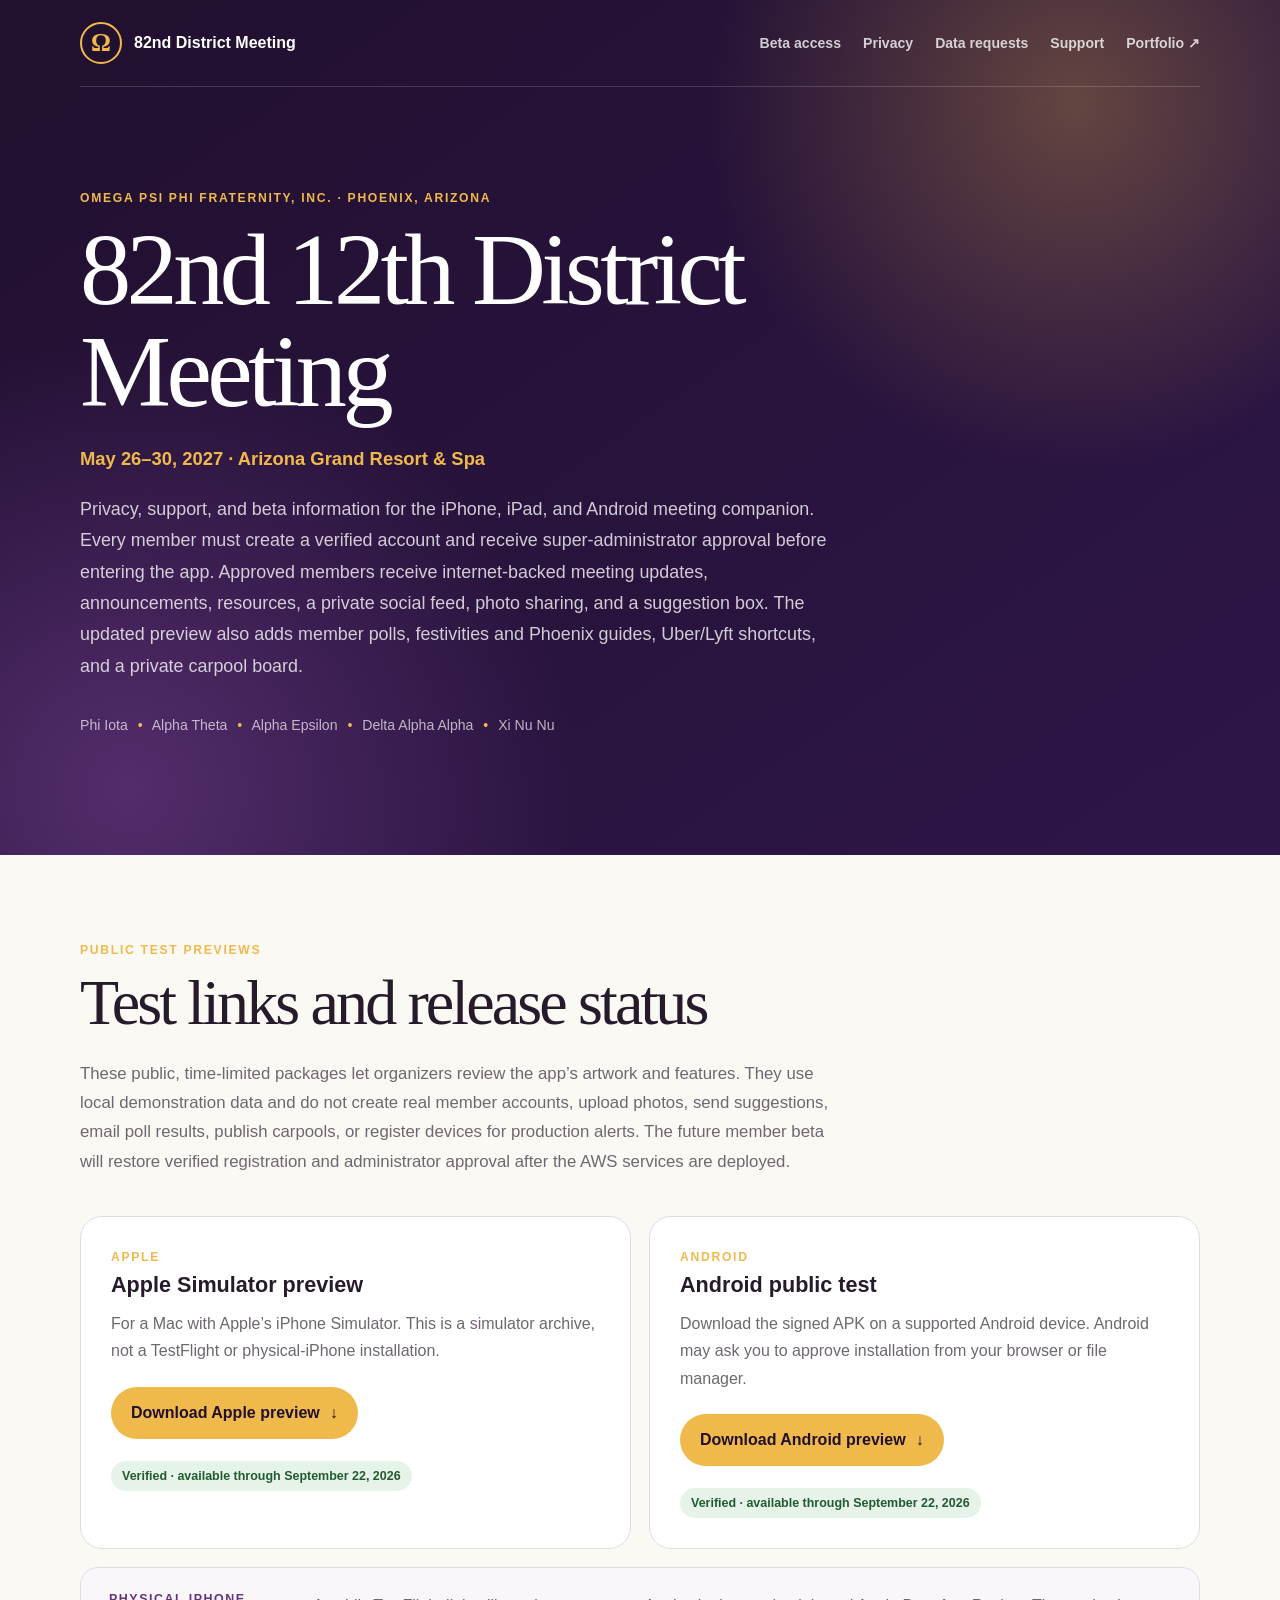
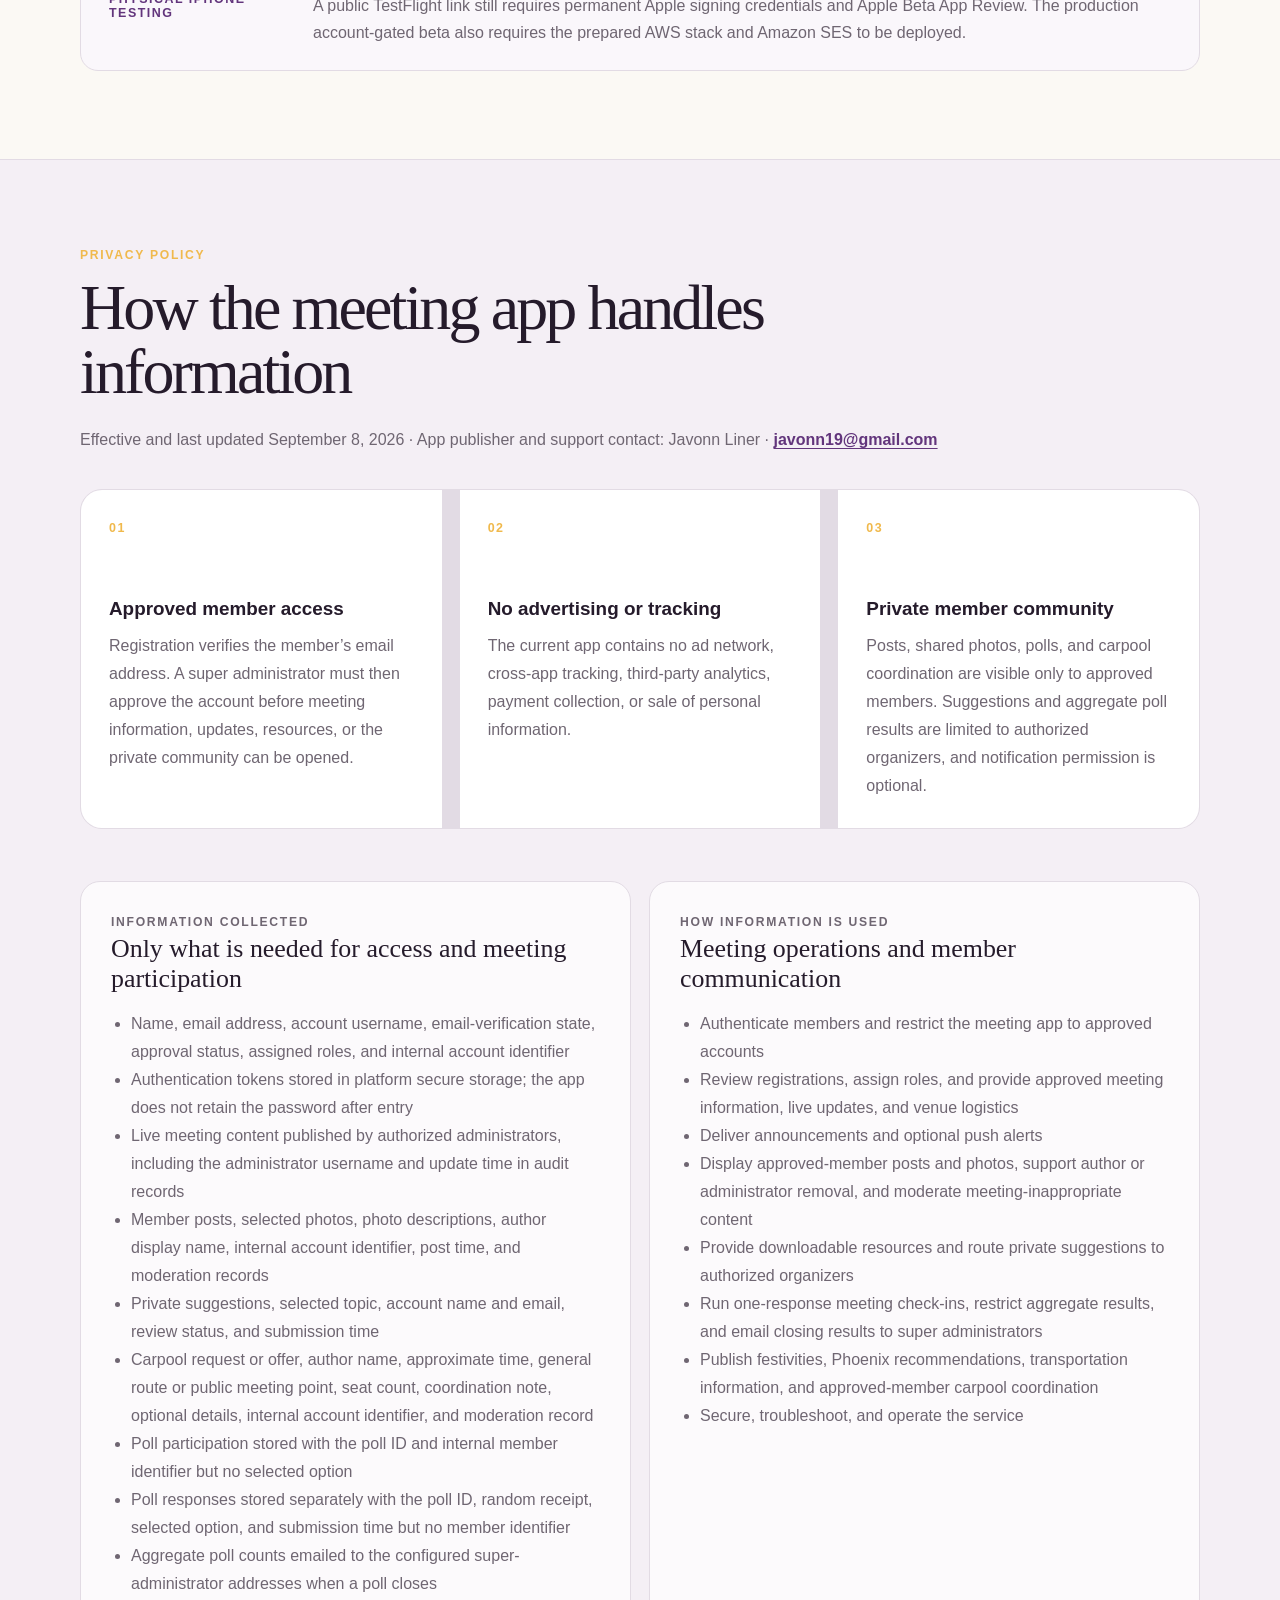
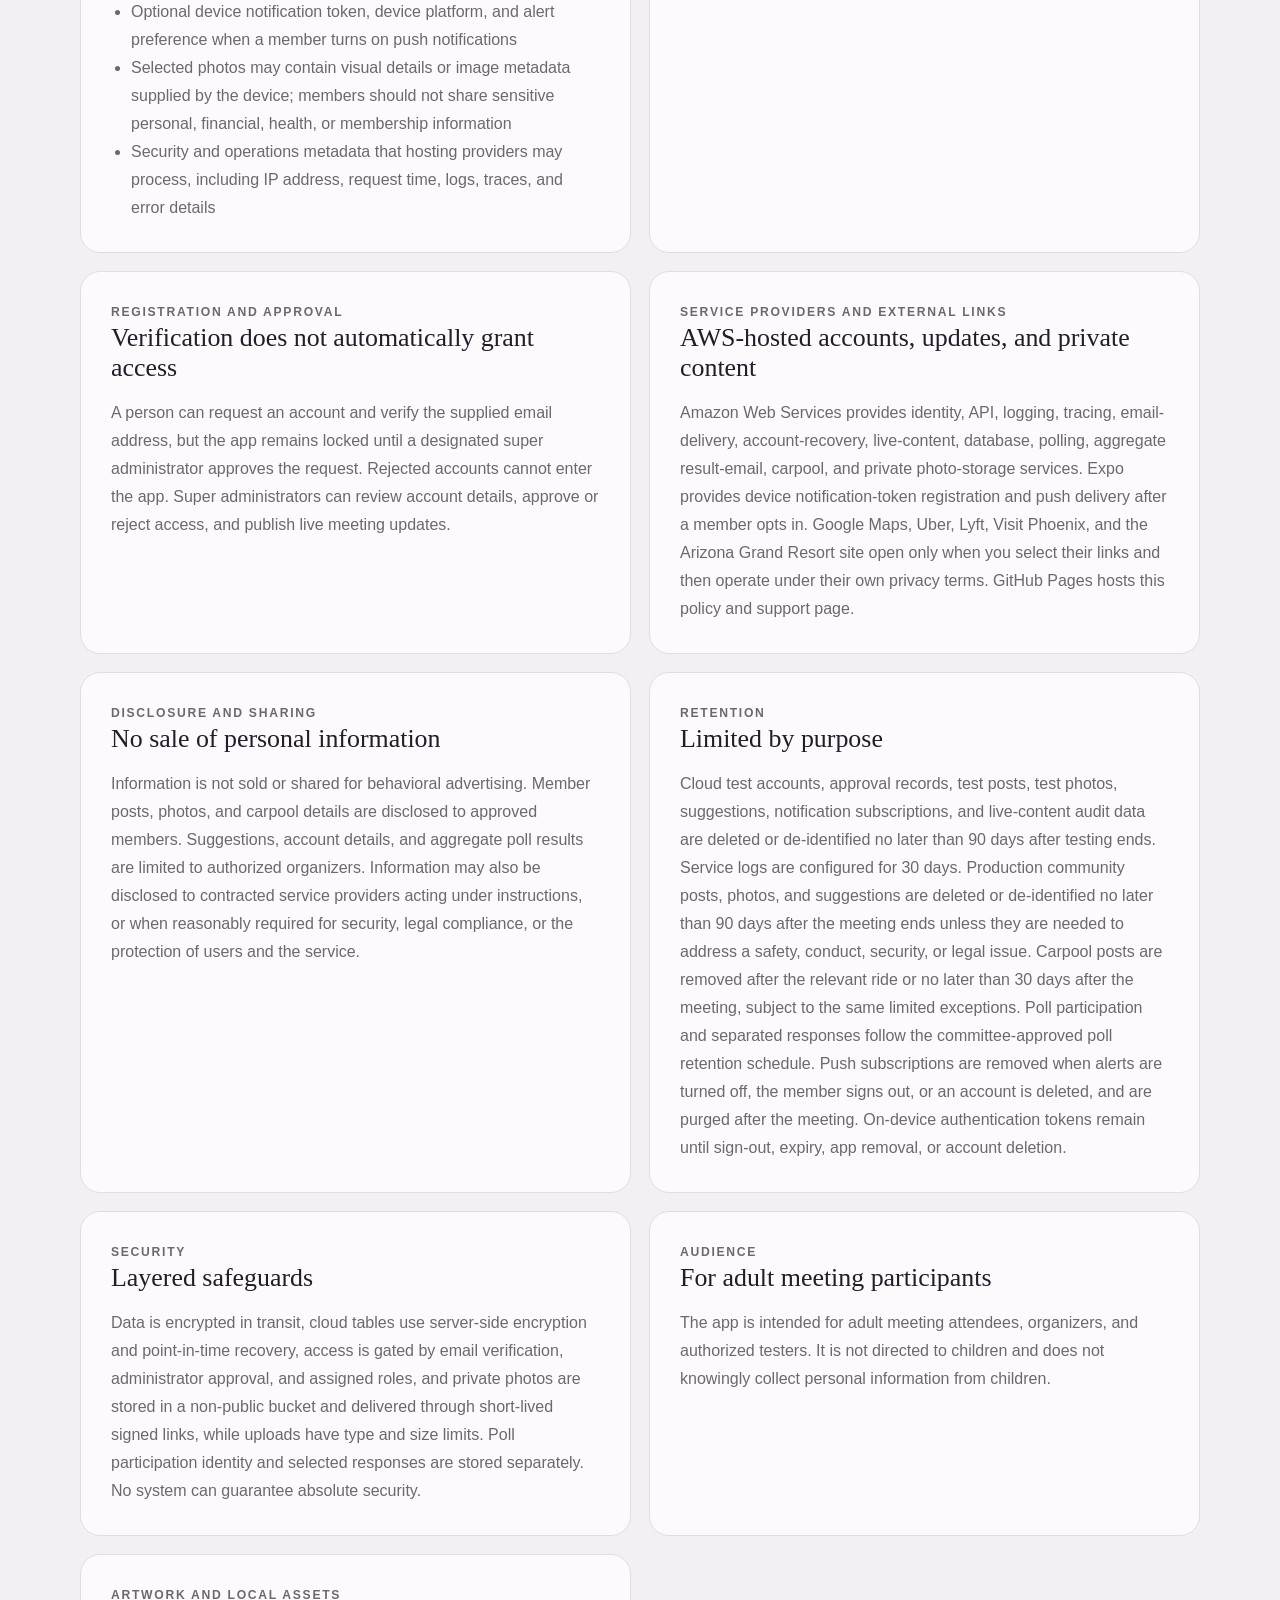
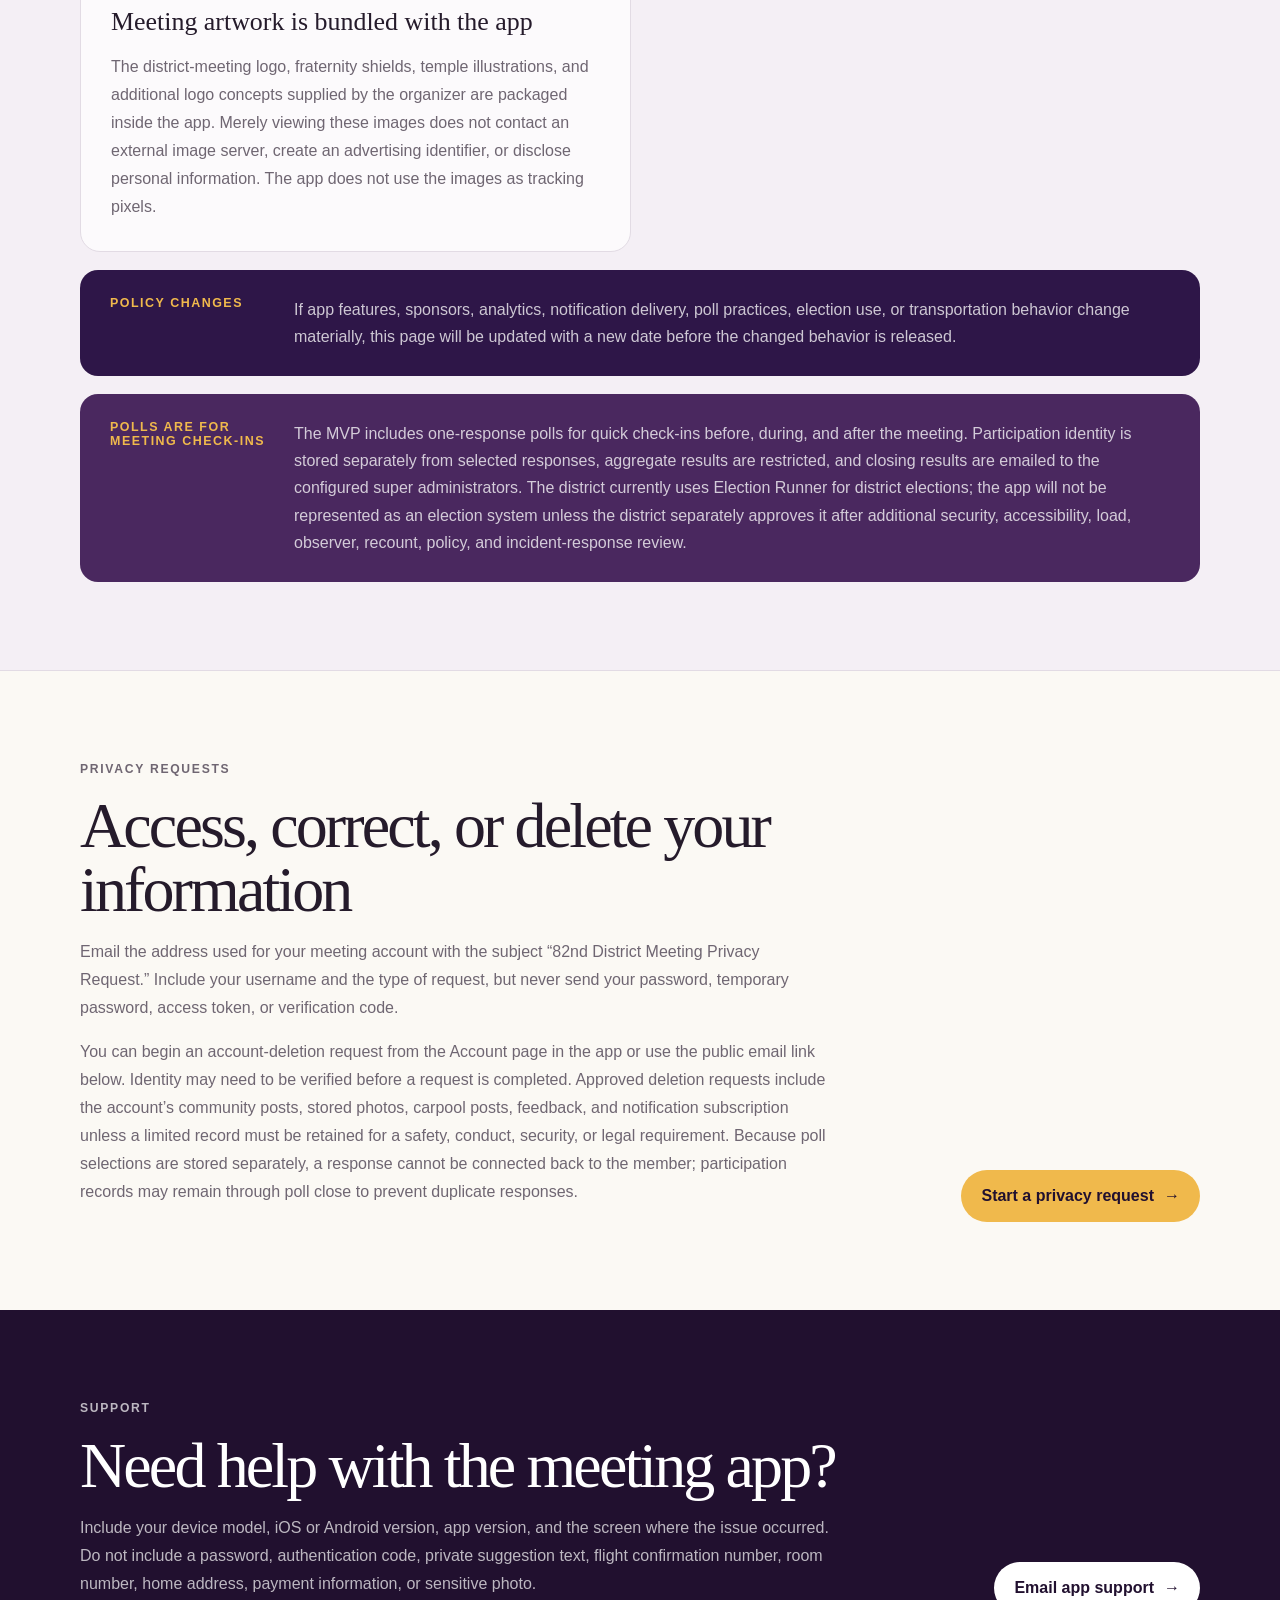
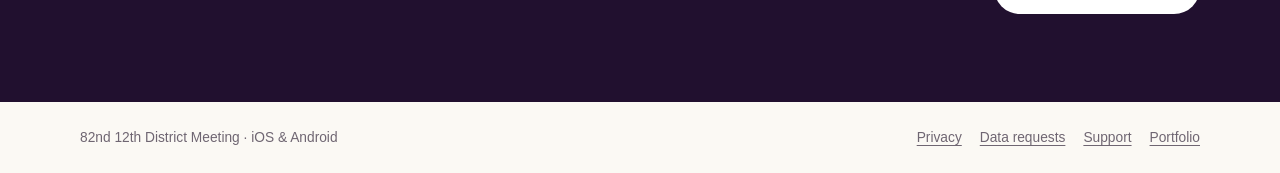
==== commit 3e67f585: "Document meeting polls recommendations and carpools" ====
--- a/district-meeting-2027/index.html
+++ b/district-meeting-2027/index.html
@@ -11,7 +11,7 @@
     <meta property="og:description" content="Privacy, private member-community practices, support, and beta status for the 2027 Phoenix meeting app.">
     <meta property="og:url" content="https://javonn13.github.io/district-meeting-2027/">
     <title>82nd 12th District Meeting App — Privacy, Support &amp; Beta Access</title>
-    <link rel="stylesheet" href="styles.css?v=20260908c">
+    <link rel="stylesheet" href="styles.css?v=20260908d">
   </head>
   <body>
     <a class="skip-link" href="#privacy-policy">Skip to privacy policy</a>
@@ -38,6 +38,8 @@
           and receive super-administrator approval before entering the app.
           Approved members receive internet-backed meeting updates, announcements,
           resources, a private social feed, photo sharing, and a suggestion box.
+          The updated preview also adds member polls, festivities and Phoenix guides,
+          Uber/Lyft shortcuts, and a private carpool board.
         </p>
         <div class="host-line">
           Phi Iota <span>•</span> Alpha Theta <span>•</span> Alpha Epsilon
@@ -53,7 +55,7 @@
         <p class="lede">
           These public, time-limited packages let organizers review the app’s
           artwork and features. They use local demonstration data and do
-          not create real member accounts, upload photos, send suggestions, or register devices for production alerts. The future
+          not create real member accounts, upload photos, send suggestions, email poll results, publish carpools, or register devices for production alerts. The future
           member beta will restore verified registration and administrator
           approval after the AWS services are deployed.
         </p>
@@ -99,7 +101,7 @@
             <article>
               <span>03</span>
               <h3>Private member community</h3>
-              <p>Posts and shared photos are visible only to approved members. Suggestions are private to authorized organizers, and notification permission is optional.</p>
+              <p>Posts, shared photos, polls, and carpool coordination are visible only to approved members. Suggestions and aggregate poll results are limited to authorized organizers, and notification permission is optional.</p>
             </article>
           </div>
 
@@ -113,6 +115,10 @@
                 <li>Live meeting content published by authorized administrators, including the administrator username and update time in audit records</li>
                 <li>Member posts, selected photos, photo descriptions, author display name, internal account identifier, post time, and moderation records</li>
                 <li>Private suggestions, selected topic, account name and email, review status, and submission time</li>
+                <li>Carpool request or offer, author name, approximate time, general route or public meeting point, seat count, coordination note, optional details, internal account identifier, and moderation record</li>
+                <li>Poll participation stored with the poll ID and internal member identifier but no selected option</li>
+                <li>Poll responses stored separately with the poll ID, random receipt, selected option, and submission time but no member identifier</li>
+                <li>Aggregate poll counts emailed to the configured super-administrator addresses when a poll closes</li>
                 <li>Optional device notification token, device platform, and alert preference when a member turns on push notifications</li>
                 <li>Selected photos may contain visual details or image metadata supplied by the device; members should not share sensitive personal, financial, health, or membership information</li>
                 <li>Security and operations metadata that hosting providers may process, including IP address, request time, logs, traces, and error details</li>
@@ -128,6 +134,8 @@
                 <li>Deliver announcements and optional push alerts</li>
                 <li>Display approved-member posts and photos, support author or administrator removal, and moderate meeting-inappropriate content</li>
                 <li>Provide downloadable resources and route private suggestions to authorized organizers</li>
+                <li>Run one-response meeting check-ins, restrict aggregate results, and email closing results to super administrators</li>
+                <li>Publish festivities, Phoenix recommendations, transportation information, and approved-member carpool coordination</li>
                 <li>Secure, troubleshoot, and operate the service</li>
               </ul>
             </article>
@@ -150,7 +158,7 @@
               <p>
                 Amazon Web Services provides identity, API, logging,
                 tracing, email-delivery, account-recovery, live-content, database,
-                and private photo-storage services. Expo provides device notification-token registration and push delivery after a member opts in. Google Maps and the Arizona Grand Resort site open only
+                polling, aggregate result-email, carpool, and private photo-storage services. Expo provides device notification-token registration and push delivery after a member opts in. Google Maps, Uber, Lyft, Visit Phoenix, and the Arizona Grand Resort site open only
                 when you select their links and then operate under their own
                 privacy terms. GitHub Pages hosts this policy and support page.
               </p>
@@ -161,7 +169,7 @@
               <h3>No sale of personal information</h3>
               <p>
                 Information is not sold or shared for behavioral advertising.
-                Member posts and photos are disclosed to approved members. Suggestions and account details are limited to authorized organizers. Information may also be disclosed to
+                Member posts, photos, and carpool details are disclosed to approved members. Suggestions, account details, and aggregate poll results are limited to authorized organizers. Information may also be disclosed to
                 contracted service providers acting under instructions, or when
                 reasonably required for security, legal compliance, or the
                 protection of users and the service.
@@ -174,7 +182,7 @@
               <p>
                 Cloud test accounts, approval records, test posts, test photos, suggestions, notification subscriptions, and live-content audit data are deleted or
                 de-identified no later than 90 days after testing ends. Service
-                logs are configured for 30 days. Production community posts, photos, and suggestions are deleted or de-identified no later than 90 days after the meeting ends unless they are needed to address a safety, conduct, security, or legal issue. Push subscriptions are removed when alerts are turned off, the member signs out, or an account is deleted, and are purged after the meeting. On-device authentication tokens remain until sign-out, expiry, app removal, or account deletion.
+                logs are configured for 30 days. Production community posts, photos, and suggestions are deleted or de-identified no later than 90 days after the meeting ends unless they are needed to address a safety, conduct, security, or legal issue. Carpool posts are removed after the relevant ride or no later than 30 days after the meeting, subject to the same limited exceptions. Poll participation and separated responses follow the committee-approved poll retention schedule. Push subscriptions are removed when alerts are turned off, the member signs out, or an account is deleted, and are purged after the meeting. On-device authentication tokens remain until sign-out, expiry, app removal, or account deletion.
               </p>
             </article>
 
@@ -185,7 +193,7 @@
                 Data is encrypted in transit, cloud tables use server-side
                 encryption and point-in-time recovery, access is gated by email
                 verification, administrator approval, and assigned roles, and
-                private photos are stored in a non-public bucket and delivered through short-lived signed links, while uploads have type and size limits. No system can guarantee absolute security.
+                private photos are stored in a non-public bucket and delivered through short-lived signed links, while uploads have type and size limits. Poll participation identity and selected responses are stored separately. No system can guarantee absolute security.
               </p>
             </article>
 
@@ -203,8 +211,8 @@
               <p class="detail-label">Artwork and local assets</p>
               <h3>Meeting artwork is bundled with the app</h3>
               <p>
-                The district-meeting logo, fraternity shield, and temple
-                illustration supplied by the organizer are packaged inside the
+                The district-meeting logo, fraternity shields, temple
+                illustrations, and additional logo concepts supplied by the organizer are packaged inside the
                 app. Merely viewing these images does not contact an external
                 image server, create an advertising identifier, or disclose
                 personal information. The app does not use the images as
@@ -215,12 +223,12 @@
 
           <aside class="notice">
             <strong>Policy changes</strong>
-            <p>If app features, sponsors, analytics, notification delivery, or voting practices change materially, this page will be updated with a new date before the changed behavior is released.</p>
+            <p>If app features, sponsors, analytics, notification delivery, poll practices, election use, or transportation behavior change materially, this page will be updated with a new date before the changed behavior is released.</p>
           </aside>
 
           <aside class="notice future-feature">
-            <strong>Voting is not in the MVP</strong>
-            <p>The district currently uses Election Runner for district elections. The app’s main experience does not include voting. If an in-app voting feature is authorized later, the policy and store disclosures will be updated before members use it; any protected-voting records would keep participation identity separate from ballot selections.</p>
+            <strong>Polls are for meeting check-ins</strong>
+            <p>The MVP includes one-response polls for quick check-ins before, during, and after the meeting. Participation identity is stored separately from selected responses, aggregate results are restricted, and closing results are emailed to the configured super administrators. The district currently uses Election Runner for district elections; the app will not be represented as an election system unless the district separately approves it after additional security, accessibility, load, observer, recount, policy, and incident-response review.</p>
           </aside>
         </div>
       </section>
@@ -238,7 +246,7 @@
           <p>
             You can begin an account-deletion request from the Account page in
             the app or use the public email link below. Identity may need to be verified before a request is completed.
-            Approved deletion requests include the account’s community posts, stored photos, feedback, and notification subscription unless a limited record must be retained for a safety, conduct, security, legal, or authorized future-election requirement.
+            Approved deletion requests include the account’s community posts, stored photos, carpool posts, feedback, and notification subscription unless a limited record must be retained for a safety, conduct, security, or legal requirement. Because poll selections are stored separately, a response cannot be connected back to the member; participation records may remain through poll close to prevent duplicate responses.
           </p>
         </div>
         <a class="primary-link" href="mailto:javonn19@gmail.com?subject=82nd%20District%20Meeting%20Privacy%20Request">Start a privacy request <span aria-hidden="true">→</span></a>
@@ -249,7 +257,7 @@
           <div>
             <p class="section-label">Support</p>
             <h2 id="support-title">Need help with the meeting app?</h2>
-            <p>Include your device model, iOS or Android version, app version, and the screen where the issue occurred. Do not include a password, authentication code, private suggestion text, or sensitive photo.</p>
+            <p>Include your device model, iOS or Android version, app version, and the screen where the issue occurred. Do not include a password, authentication code, private suggestion text, flight confirmation number, room number, home address, payment information, or sensitive photo.</p>
           </div>
           <a class="primary-link light" href="mailto:javonn19@gmail.com?subject=82nd%20District%20Meeting%20App%20Support">Email app support <span aria-hidden="true">→</span></a>
         </div>
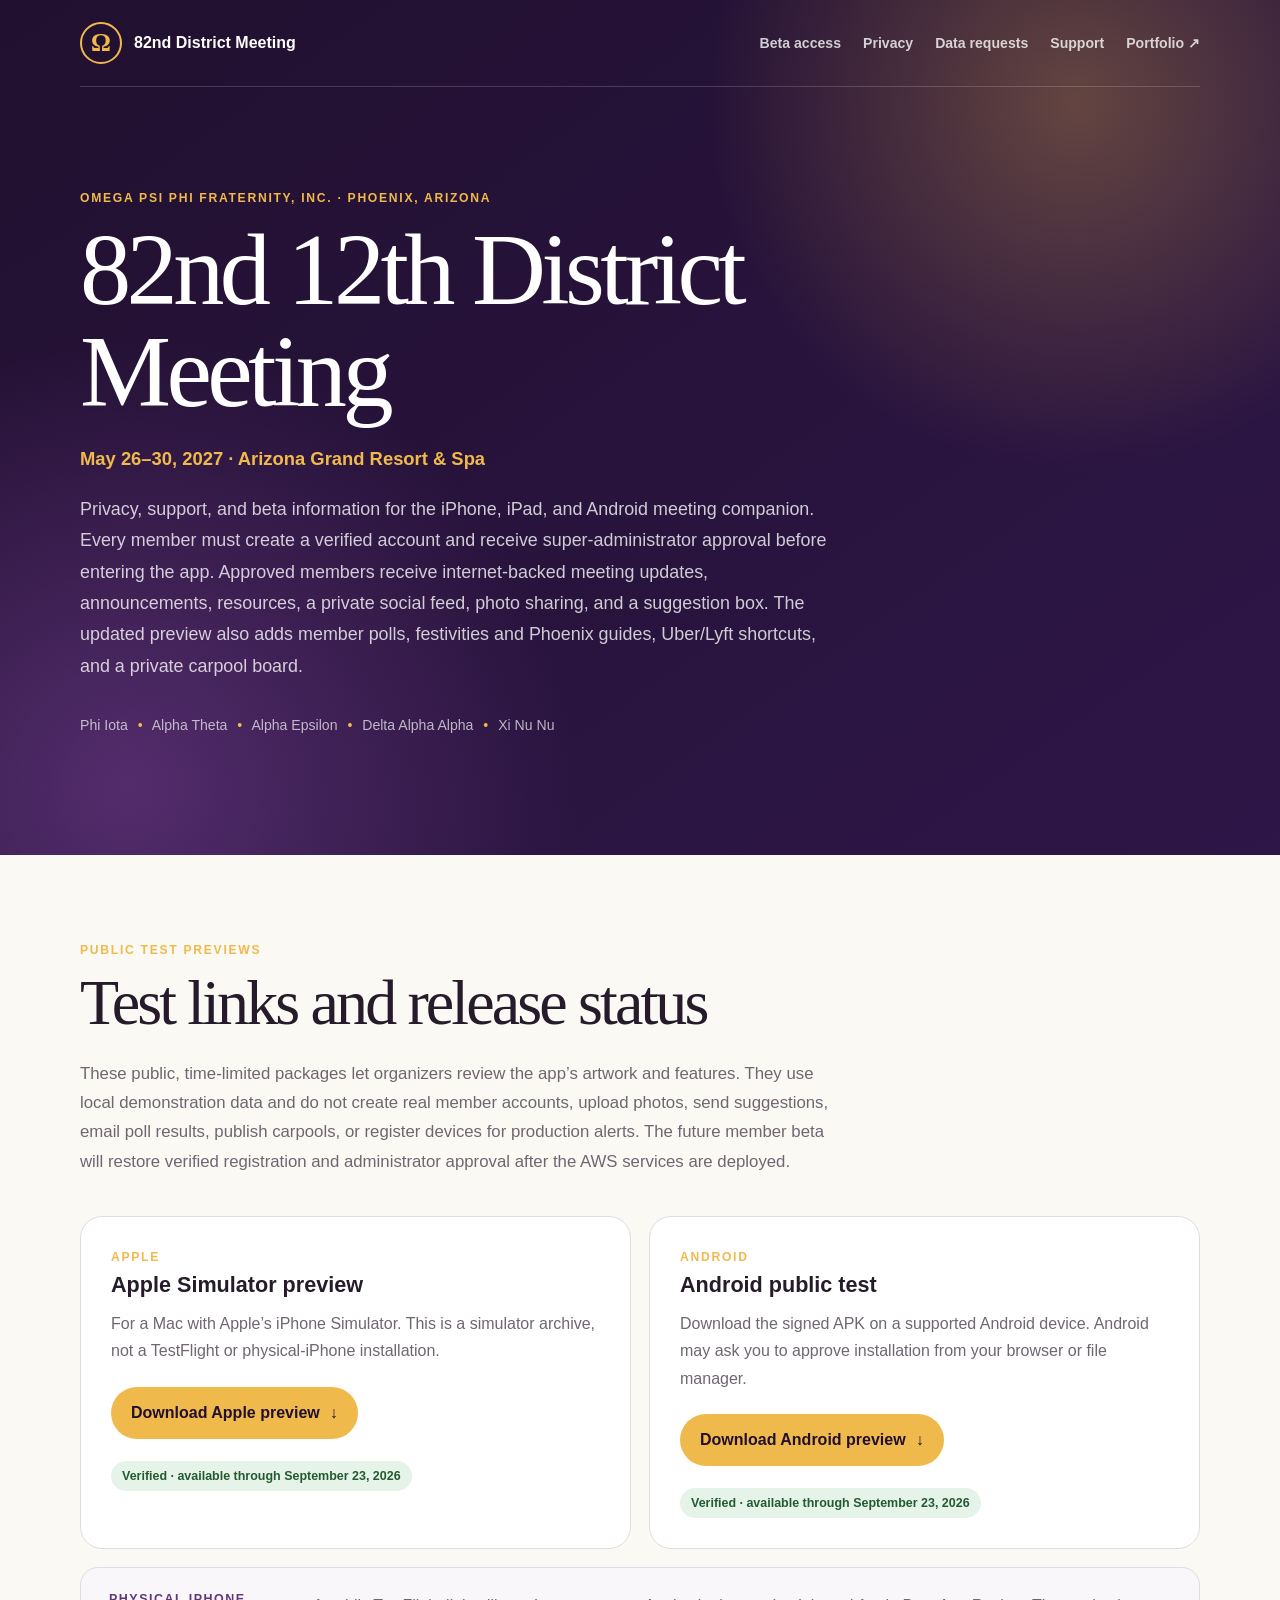
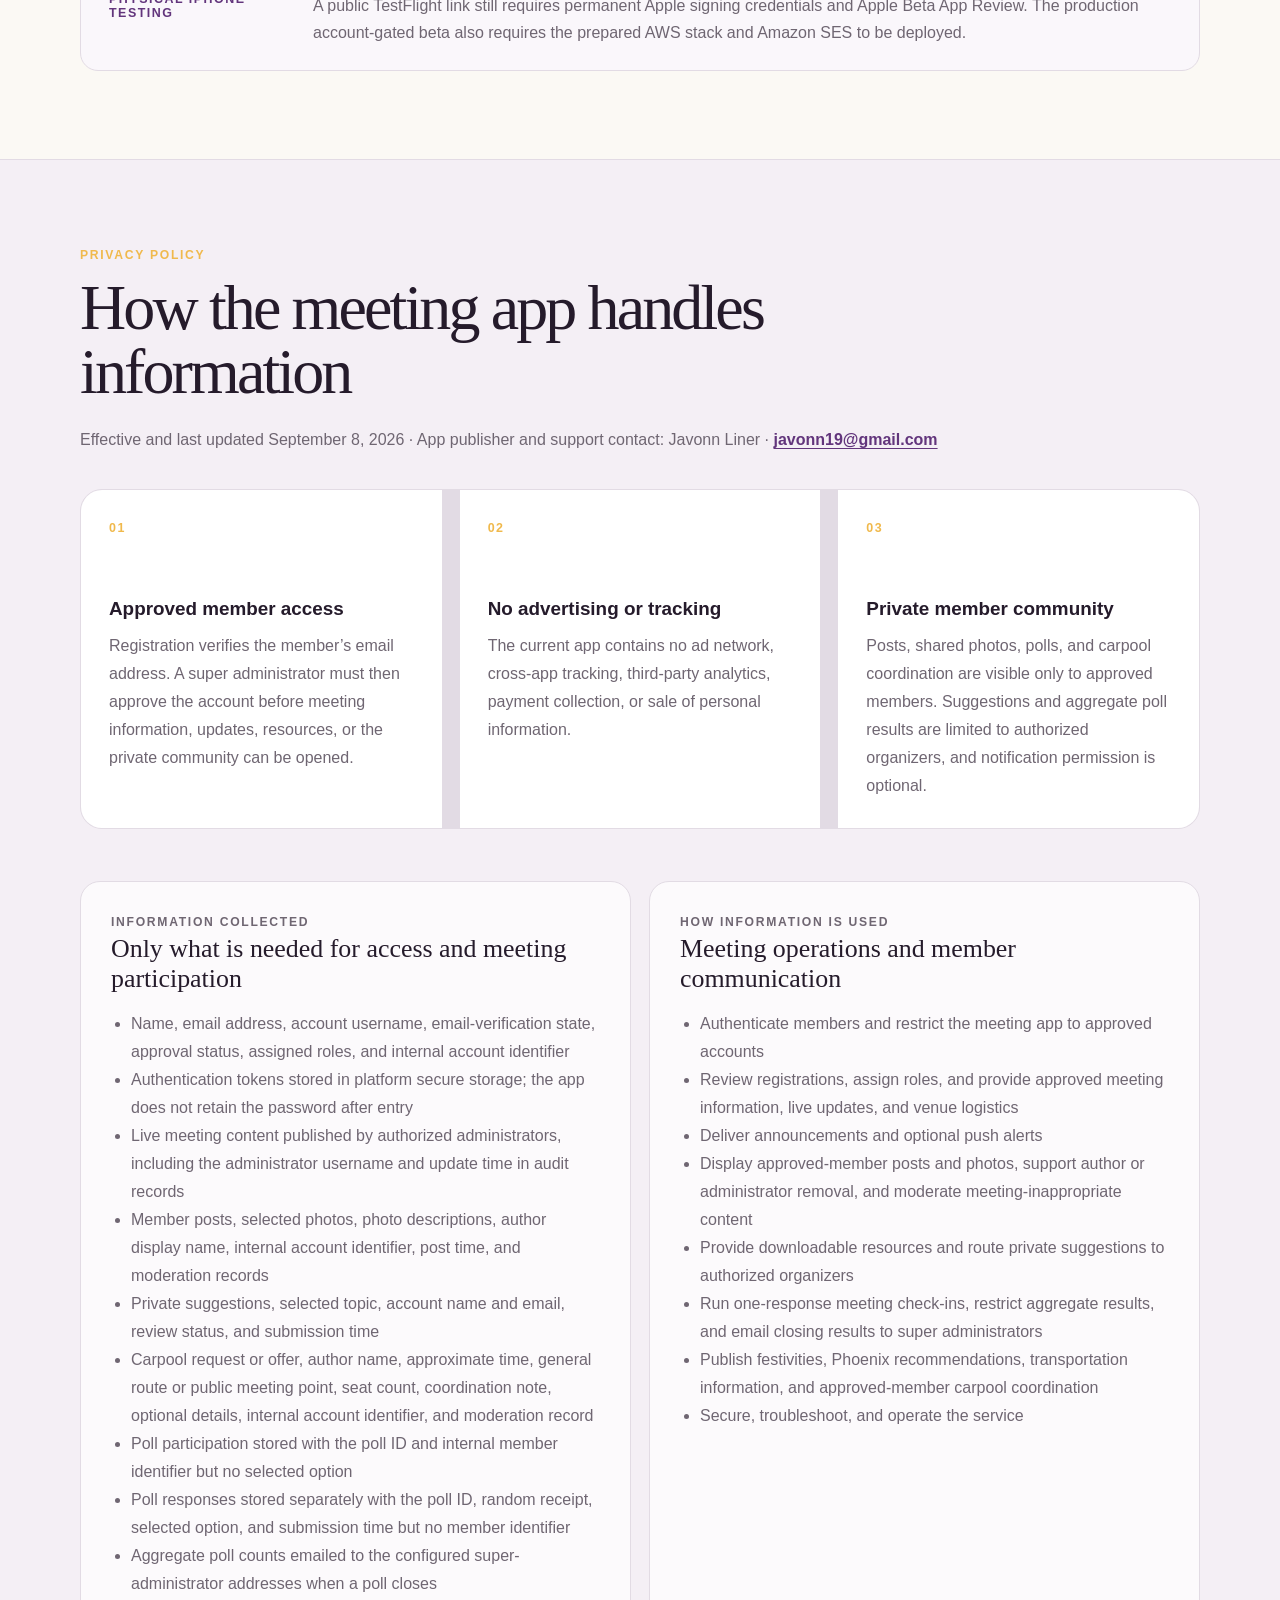
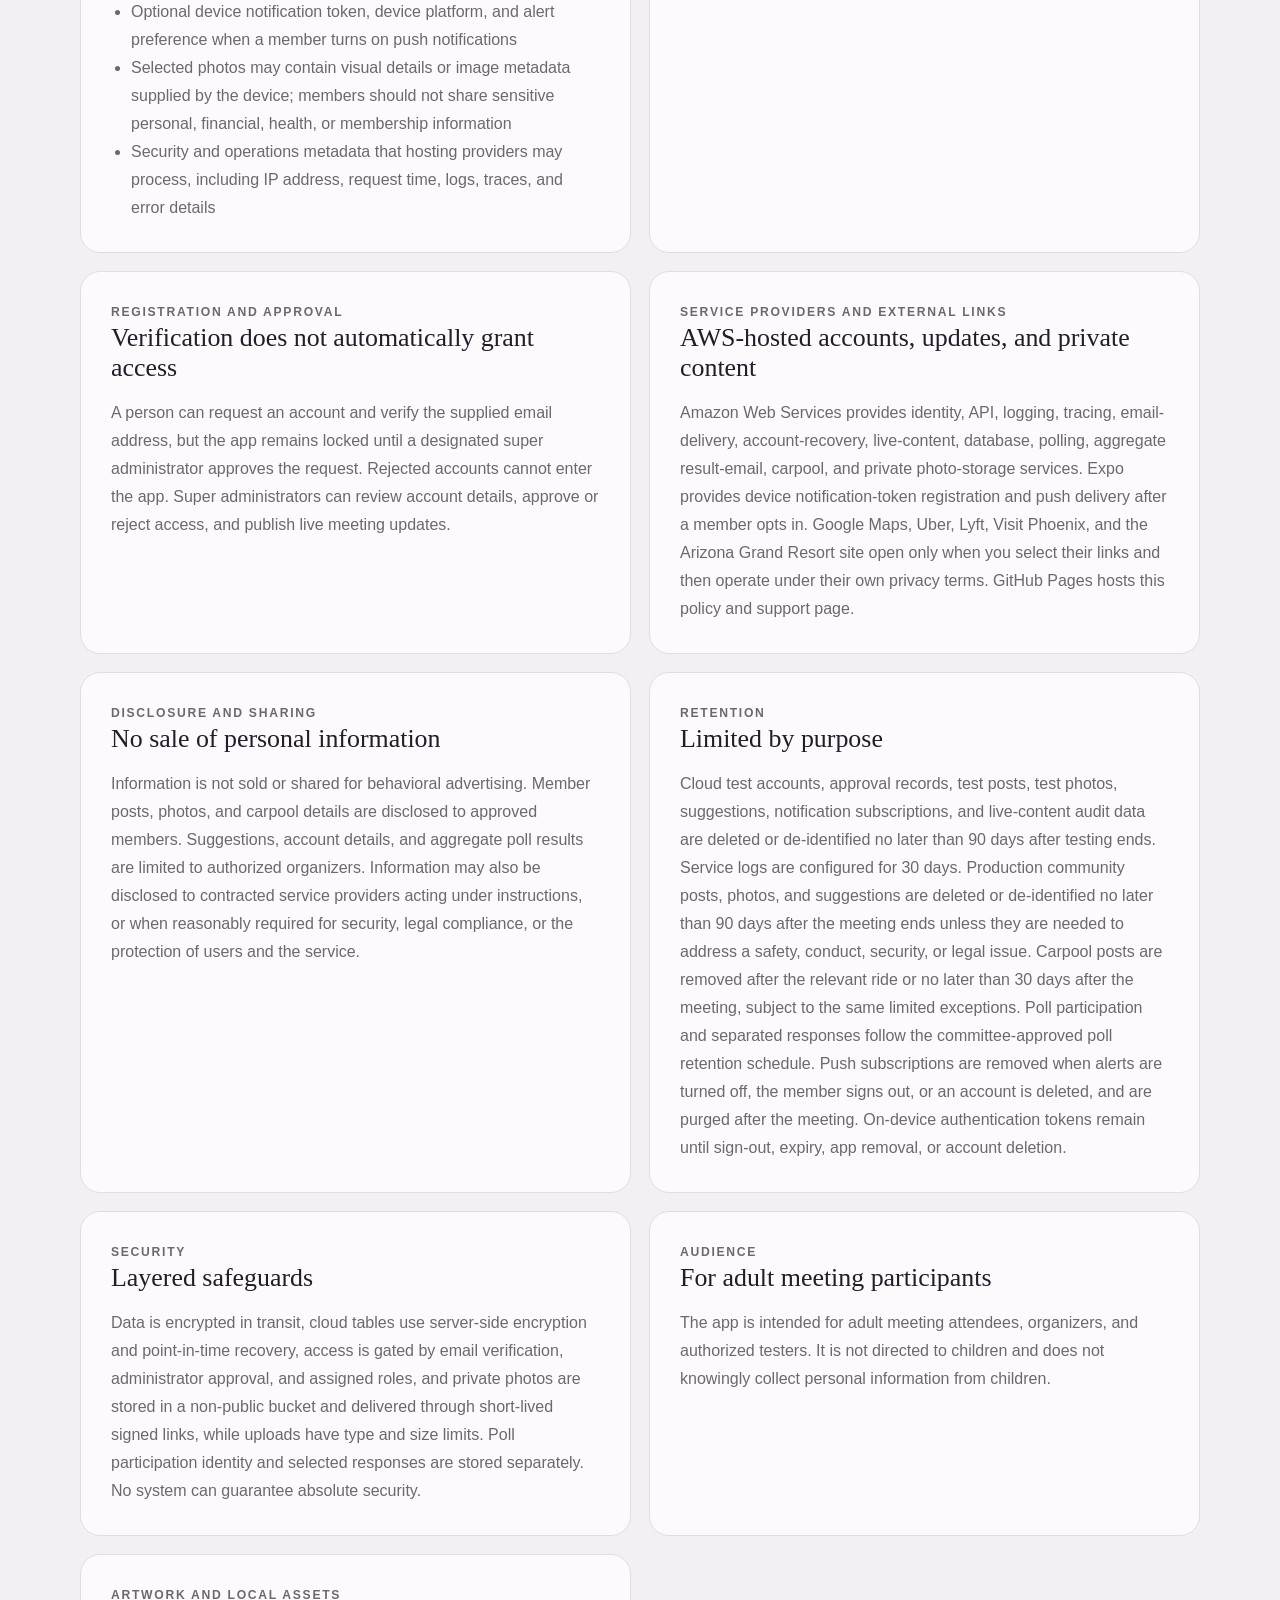
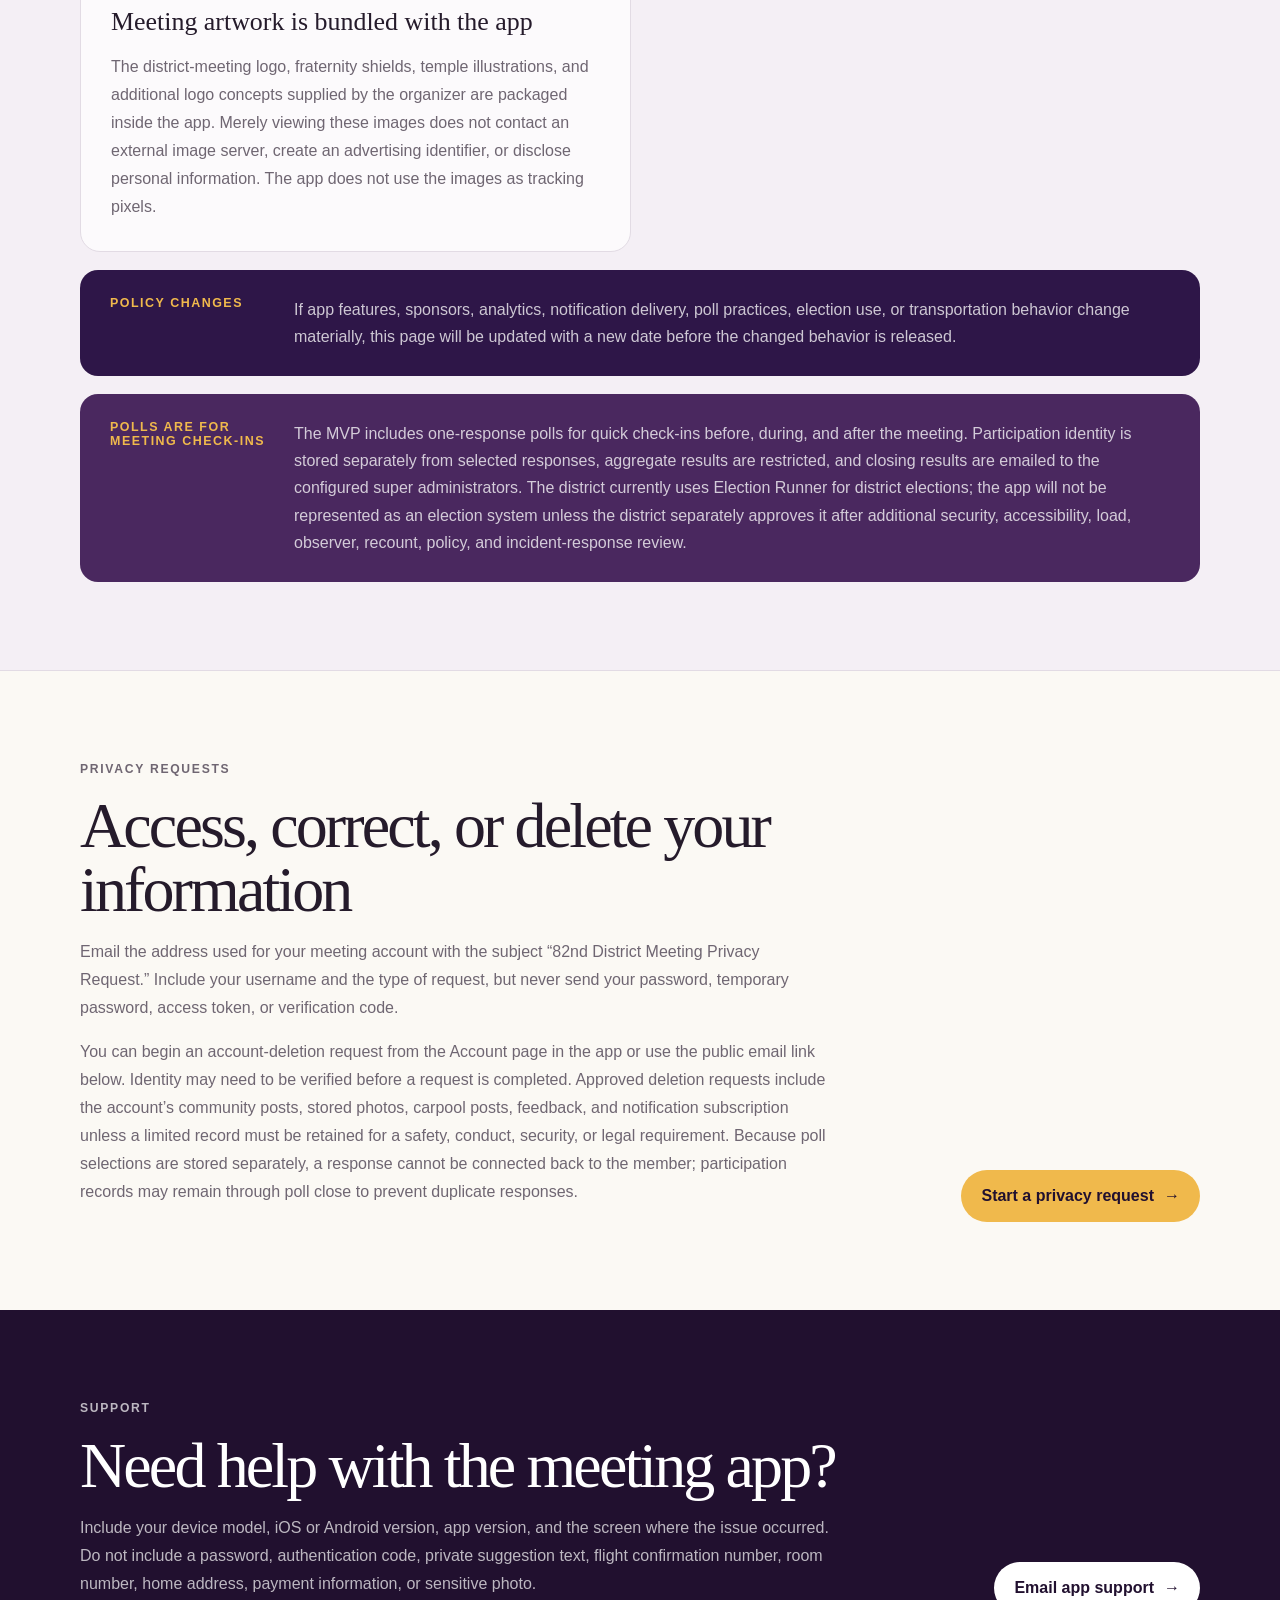
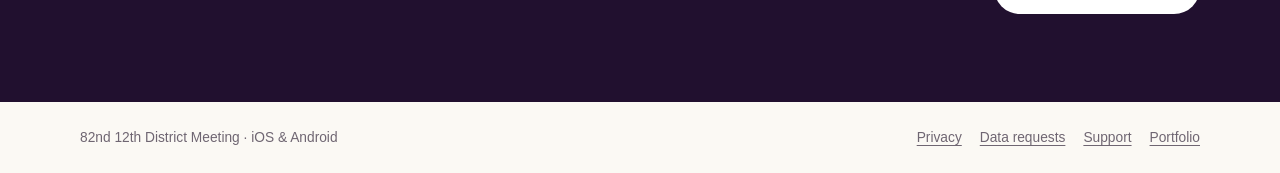
==== commit 8a345009: "Publish final meeting preview links" ====
--- a/district-meeting-2027/index.html
+++ b/district-meeting-2027/index.html
@@ -64,15 +64,15 @@
             <span class="platform">Apple</span>
             <h3>Apple Simulator preview</h3>
             <p>For a Mac with Apple’s iPhone Simulator. This is a simulator archive, not a TestFlight or physical-iPhone installation.</p>
-            <a class="primary-link download-link" href="https://expo.dev/artifacts/eas/QwBYKz9UsxLdcDrC9xQ6bOLC2bU3EaHEQN31wZSDNz0.tar.gz">Download Apple preview <span aria-hidden="true">↓</span></a>
-            <span class="status available">Verified · available through September 22, 2026</span>
+            <a class="primary-link download-link" href="https://expo.dev/artifacts/eas/HZ4fNPYKL4V1vKpCsOSM91fBx49eqiZ1FjAumkSMG_E.tar.gz">Download Apple preview <span aria-hidden="true">↓</span></a>
+            <span class="status available">Verified · available through September 23, 2026</span>
           </article>
           <article>
             <span class="platform">Android</span>
             <h3>Android public test</h3>
             <p>Download the signed APK on a supported Android device. Android may ask you to approve installation from your browser or file manager.</p>
-            <a class="primary-link download-link" href="https://expo.dev/artifacts/eas/YgJHriixR_eyHiGXPcx0YL4e67EUNC_6BtPVC4h0-HM.apk">Download Android preview <span aria-hidden="true">↓</span></a>
-            <span class="status available">Verified · available through September 22, 2026</span>
+            <a class="primary-link download-link" href="https://expo.dev/artifacts/eas/wKj9wov2B7m6NlBGAIdtCuyS8Ve-WHOqnjbF-PMPM7A.apk">Download Android preview <span aria-hidden="true">↓</span></a>
+            <span class="status available">Verified · available through September 23, 2026</span>
           </article>
         </div>
         <aside class="beta-note">
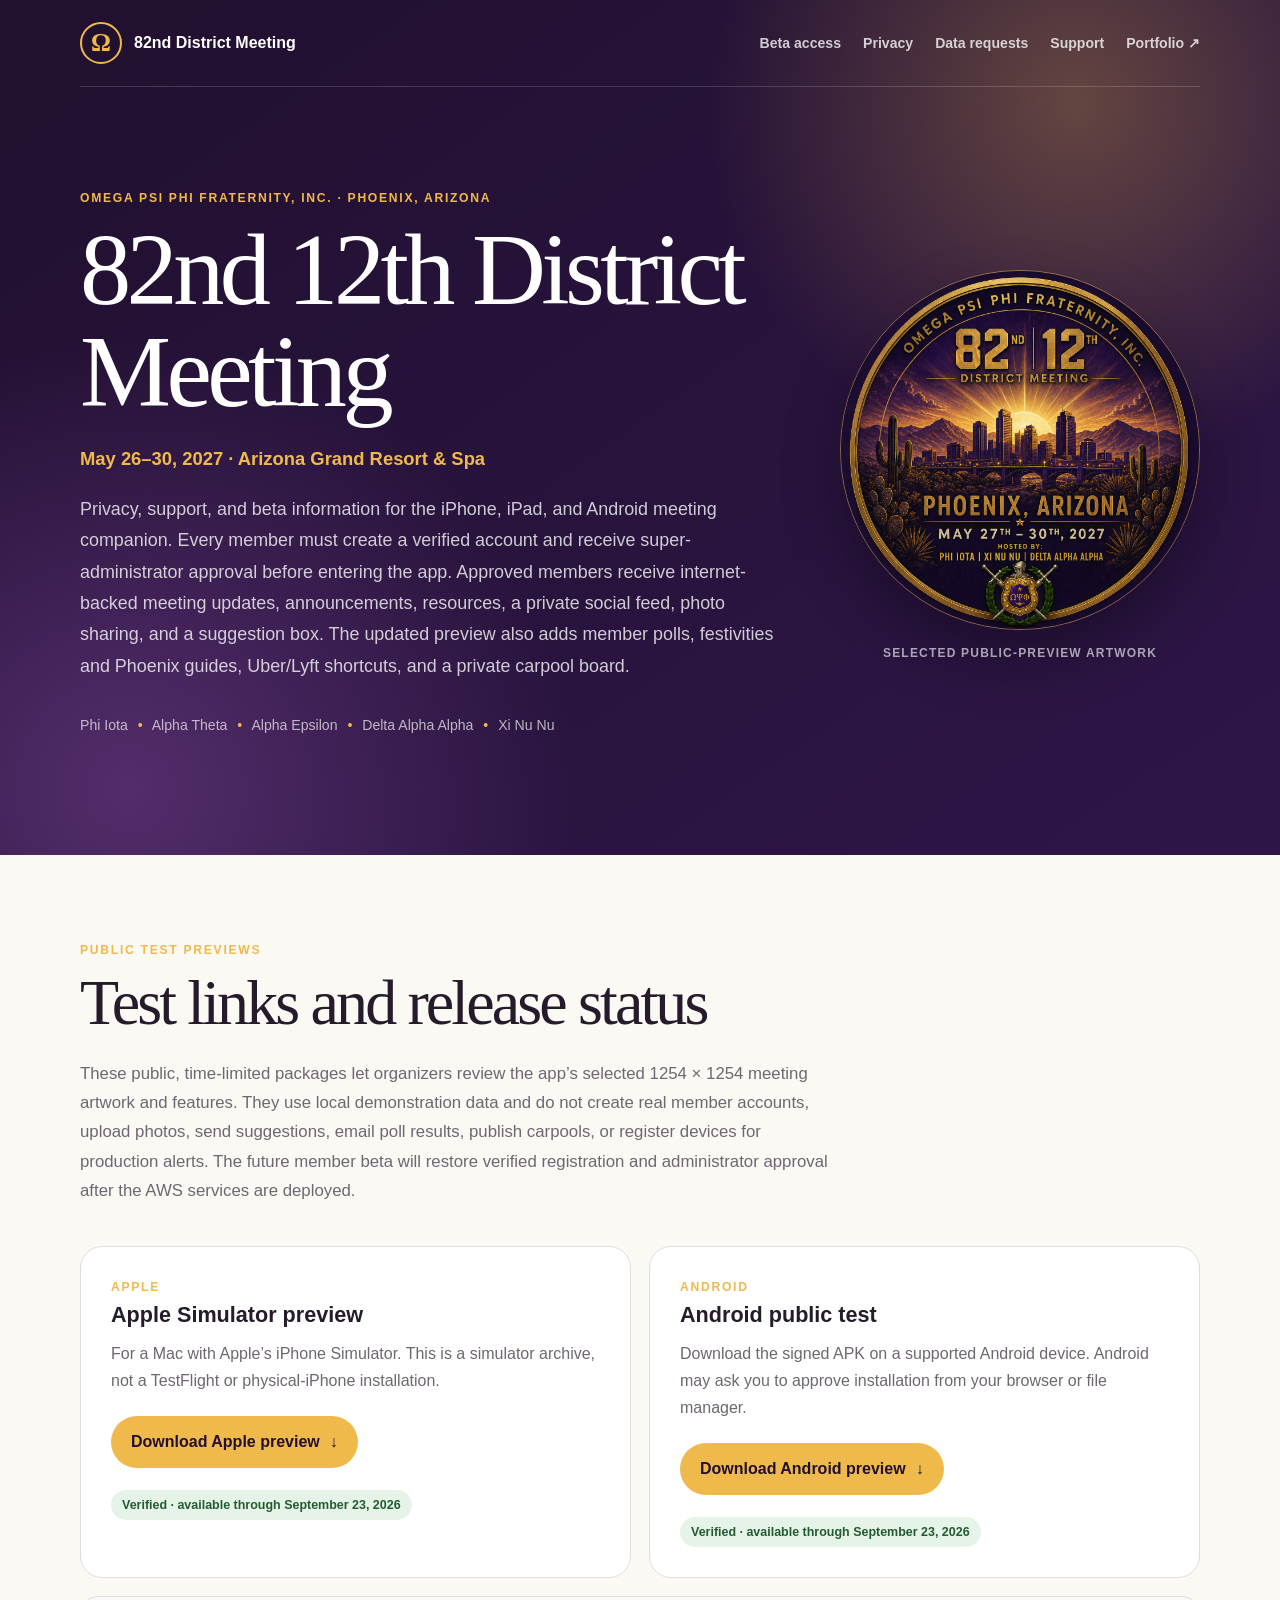
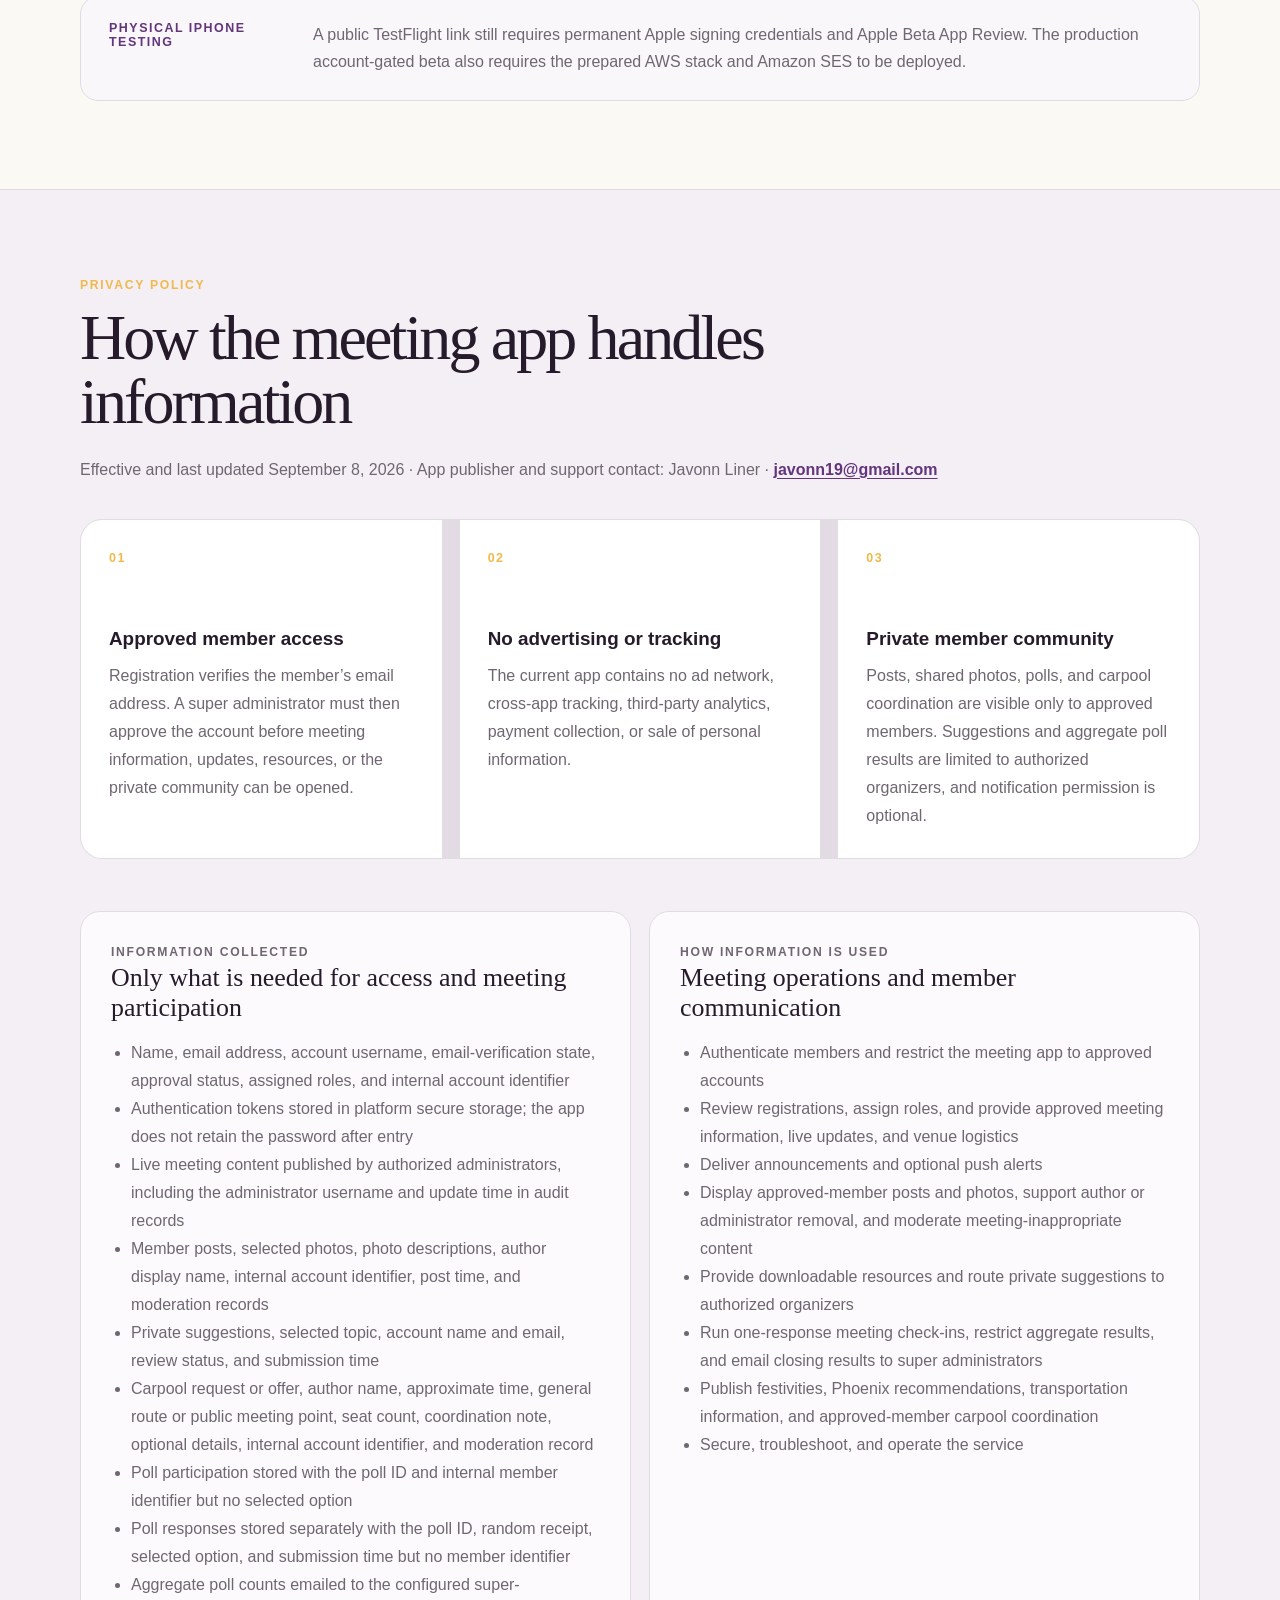
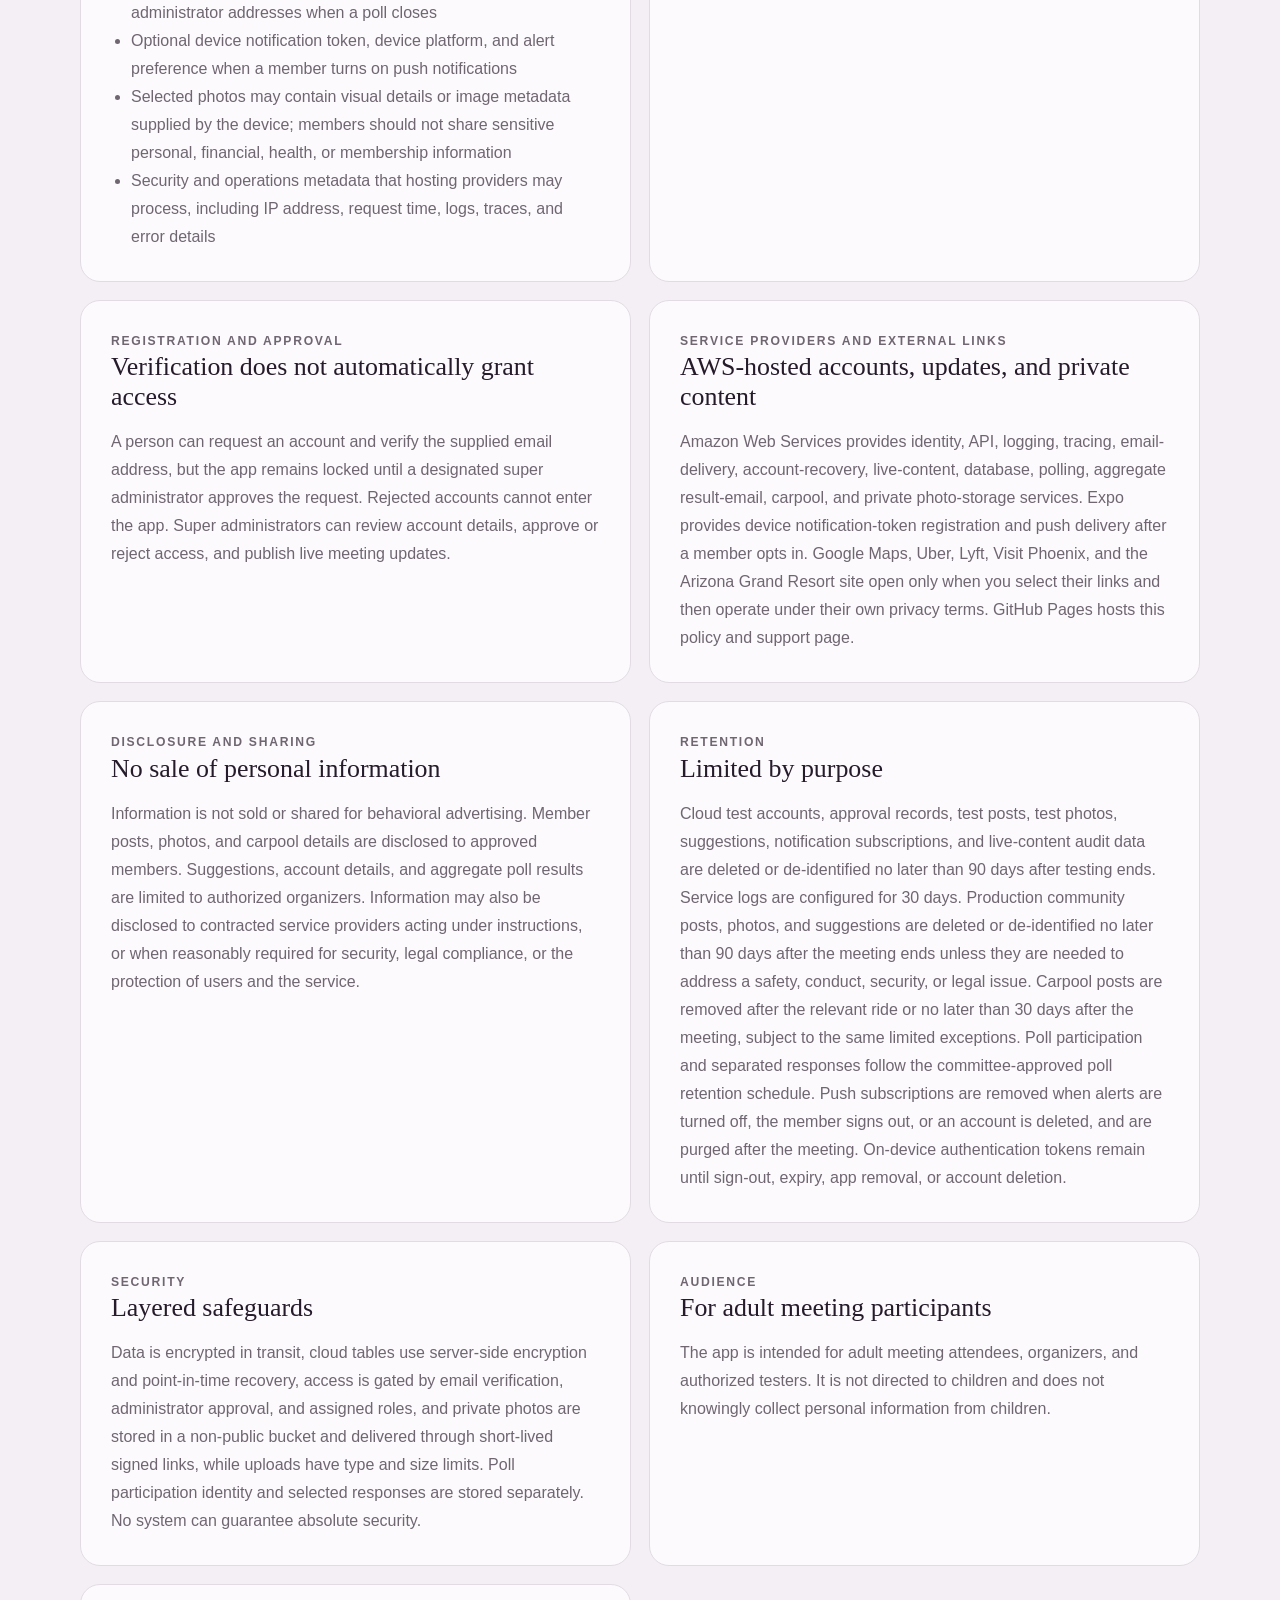
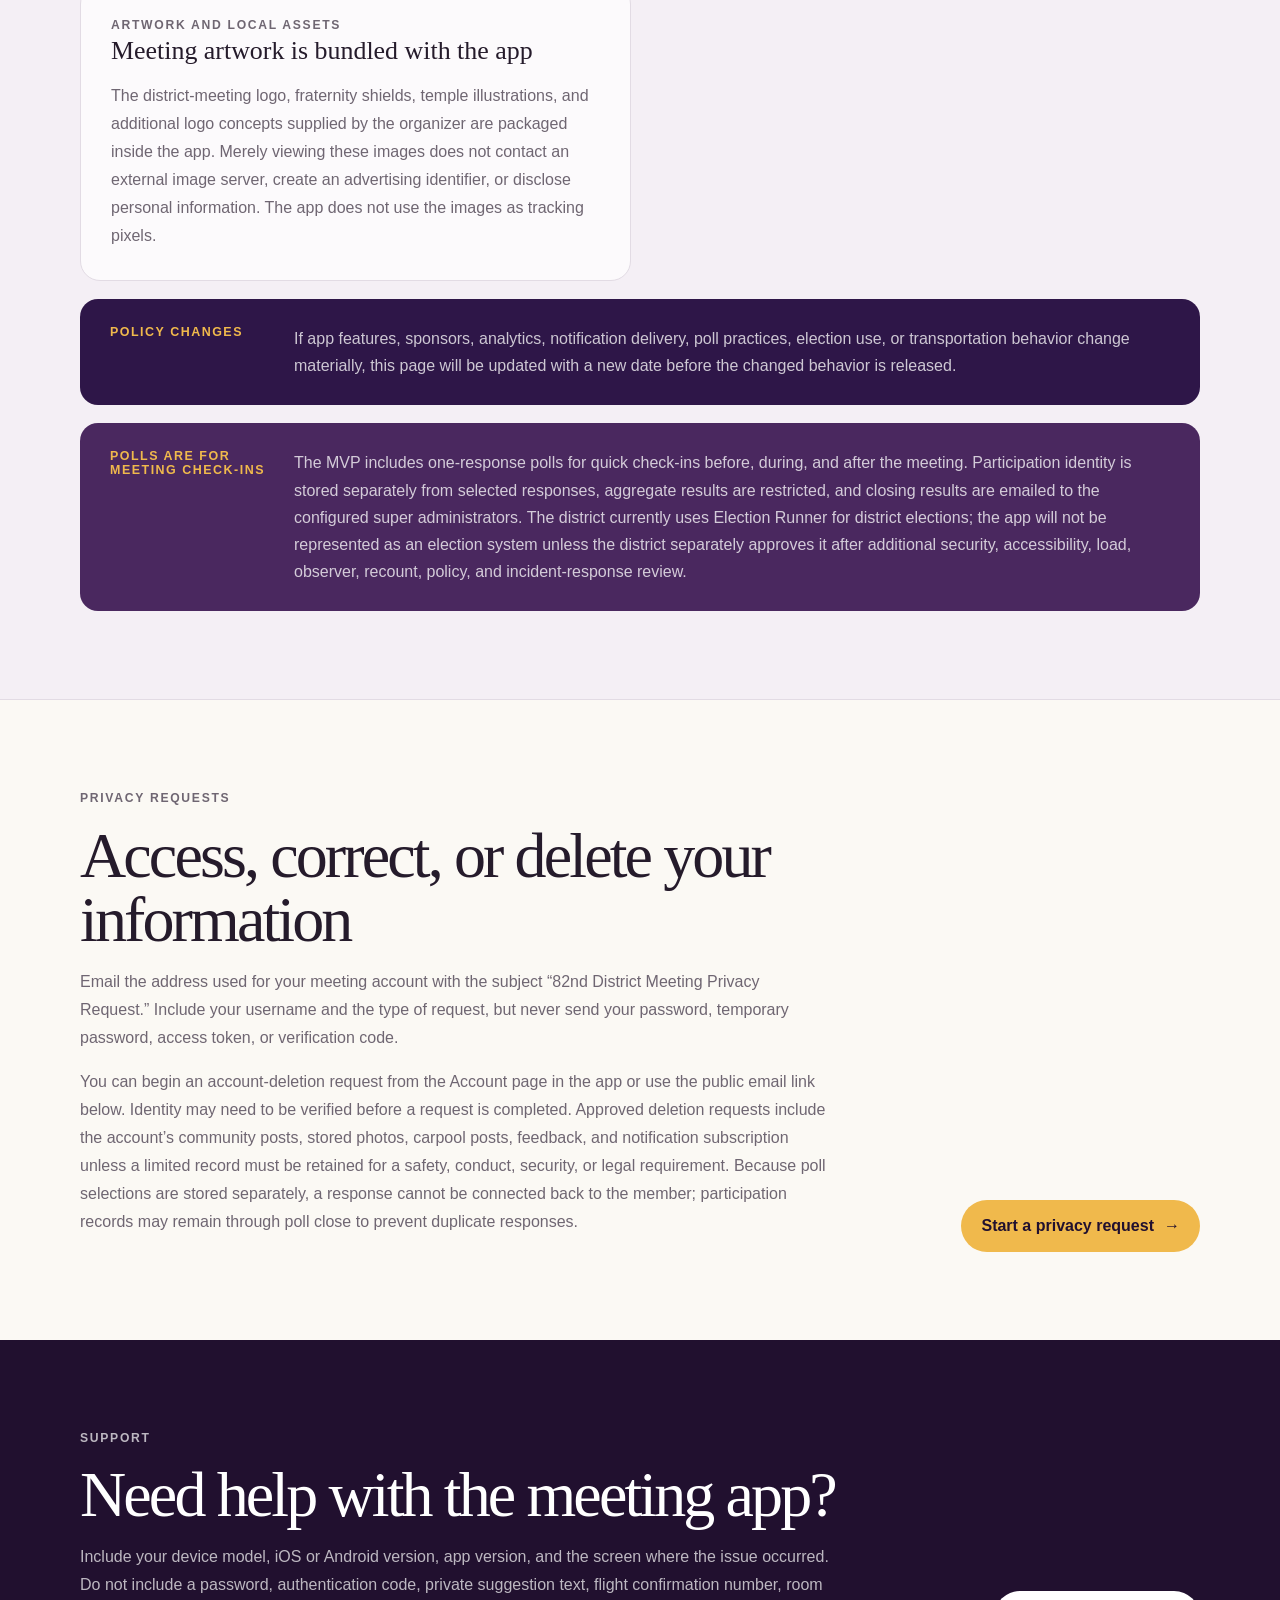
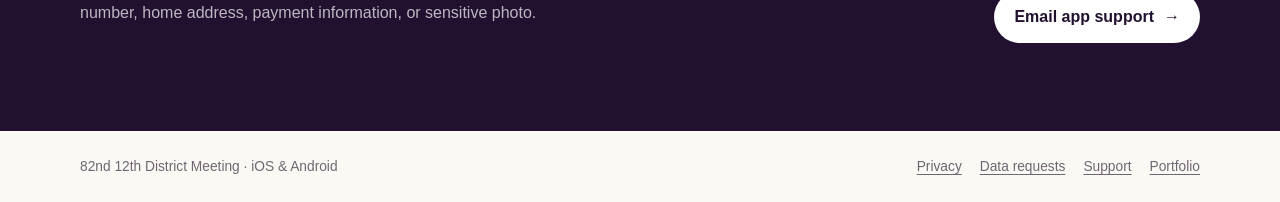
==== commit 441d8271: "Publish selected artwork preview links" ====
--- a/district-meeting-2027/index.html
+++ b/district-meeting-2027/index.html
@@ -29,22 +29,28 @@
       </nav>
 
       <div class="hero-shell">
-        <p class="eyebrow">Omega Psi Phi Fraternity, Inc. · Phoenix, Arizona</p>
-        <h1>82nd 12th District Meeting</h1>
-        <p class="dates">May 26–30, 2027 · Arizona Grand Resort &amp; Spa</p>
-        <p class="intro">
-          Privacy, support, and beta information for the iPhone, iPad, and
-          Android meeting companion. Every member must create a verified account
-          and receive super-administrator approval before entering the app.
-          Approved members receive internet-backed meeting updates, announcements,
-          resources, a private social feed, photo sharing, and a suggestion box.
-          The updated preview also adds member polls, festivities and Phoenix guides,
-          Uber/Lyft shortcuts, and a private carpool board.
-        </p>
-        <div class="host-line">
-          Phi Iota <span>•</span> Alpha Theta <span>•</span> Alpha Epsilon
-          <span>•</span> Delta Alpha Alpha <span>•</span> Xi Nu Nu
-        </div>
+        <div class="hero-copy">
+          <p class="eyebrow">Omega Psi Phi Fraternity, Inc. · Phoenix, Arizona</p>
+          <h1>82nd 12th District Meeting</h1>
+          <p class="dates">May 26–30, 2027 · Arizona Grand Resort &amp; Spa</p>
+          <p class="intro">
+            Privacy, support, and beta information for the iPhone, iPad, and
+            Android meeting companion. Every member must create a verified account
+            and receive super-administrator approval before entering the app.
+            Approved members receive internet-backed meeting updates, announcements,
+            resources, a private social feed, photo sharing, and a suggestion box.
+            The updated preview also adds member polls, festivities and Phoenix guides,
+            Uber/Lyft shortcuts, and a private carpool board.
+          </p>
+          <div class="host-line">
+            Phi Iota <span>•</span> Alpha Theta <span>•</span> Alpha Epsilon
+            <span>•</span> Delta Alpha Alpha <span>•</span> Xi Nu Nu
+          </div>
+        </div>
+        <figure class="hero-art">
+          <img src="meeting-logo.png" width="1254" height="1254" alt="Selected 82nd 12th District Meeting artwork showing Phoenix, Arizona">
+          <figcaption>Selected public-preview artwork</figcaption>
+        </figure>
       </div>
     </header>
 
@@ -54,7 +60,7 @@
         <h2 id="beta-title">Test links and release status</h2>
         <p class="lede">
           These public, time-limited packages let organizers review the app’s
-          artwork and features. They use local demonstration data and do
+          selected 1254 × 1254 meeting artwork and features. They use local demonstration data and do
           not create real member accounts, upload photos, send suggestions, email poll results, publish carpools, or register devices for production alerts. The future
           member beta will restore verified registration and administrator
           approval after the AWS services are deployed.
@@ -64,14 +70,14 @@
             <span class="platform">Apple</span>
             <h3>Apple Simulator preview</h3>
             <p>For a Mac with Apple’s iPhone Simulator. This is a simulator archive, not a TestFlight or physical-iPhone installation.</p>
-            <a class="primary-link download-link" href="https://expo.dev/artifacts/eas/HZ4fNPYKL4V1vKpCsOSM91fBx49eqiZ1FjAumkSMG_E.tar.gz">Download Apple preview <span aria-hidden="true">↓</span></a>
+            <a class="primary-link download-link" href="https://expo.dev/artifacts/eas/pDQytLJqMZqJCQ0xO15eyfvlQ0dF3xn129IvJ6vnpDo.tar.gz">Download Apple preview <span aria-hidden="true">↓</span></a>
             <span class="status available">Verified · available through September 23, 2026</span>
           </article>
           <article>
             <span class="platform">Android</span>
             <h3>Android public test</h3>
             <p>Download the signed APK on a supported Android device. Android may ask you to approve installation from your browser or file manager.</p>
-            <a class="primary-link download-link" href="https://expo.dev/artifacts/eas/wKj9wov2B7m6NlBGAIdtCuyS8Ve-WHOqnjbF-PMPM7A.apk">Download Android preview <span aria-hidden="true">↓</span></a>
+            <a class="primary-link download-link" href="https://expo.dev/artifacts/eas/cSf_ljYPTv87pAxVHOlwyolzKPSr9LdYWxNPtYcs17A.apk">Download Android preview <span aria-hidden="true">↓</span></a>
             <span class="status available">Verified · available through September 23, 2026</span>
           </article>
         </div>
--- a/district-meeting-2027/styles.css
+++ b/district-meeting-2027/styles.css
@@ -87,7 +87,33 @@
 
 .nav-links { gap: 22px; color: rgba(255, 255, 255, 0.78); font-size: 0.88rem; font-weight: 750; }
 
-.hero-shell { padding-block: 104px 116px; }
+.hero-shell {
+  display: grid;
+  grid-template-columns: minmax(0, 1fr) minmax(260px, 360px);
+  gap: 64px;
+  align-items: center;
+  padding-block: 104px 116px;
+}
+
+.hero-copy { min-width: 0; }
+
+.hero-art { margin: 0; text-align: center; }
+.hero-art img {
+  display: block;
+  width: 100%;
+  height: auto;
+  border: 1px solid rgba(240, 185, 76, 0.5);
+  border-radius: 50%;
+  box-shadow: 0 28px 60px rgba(0, 0, 0, 0.32);
+}
+.hero-art figcaption {
+  margin-top: 16px;
+  color: rgba(255, 255, 255, 0.62);
+  font-size: 0.75rem;
+  font-weight: 800;
+  letter-spacing: 0.1em;
+  text-transform: uppercase;
+}
 
 .eyebrow,
 .section-label,
@@ -204,7 +230,8 @@
 @media (max-width: 820px) {
   .nav-shell { align-items: flex-start; flex-direction: column; }
   .nav-links { width: 100%; gap: 16px; overflow-x: auto; padding-bottom: 4px; }
-  .hero-shell { padding-block: 76px 86px; }
+  .hero-shell { grid-template-columns: 1fr; gap: 42px; padding-block: 76px 86px; }
+  .hero-art { width: min(100%, 340px); }
   .download-grid,
   .summary-grid,
   .details-grid,
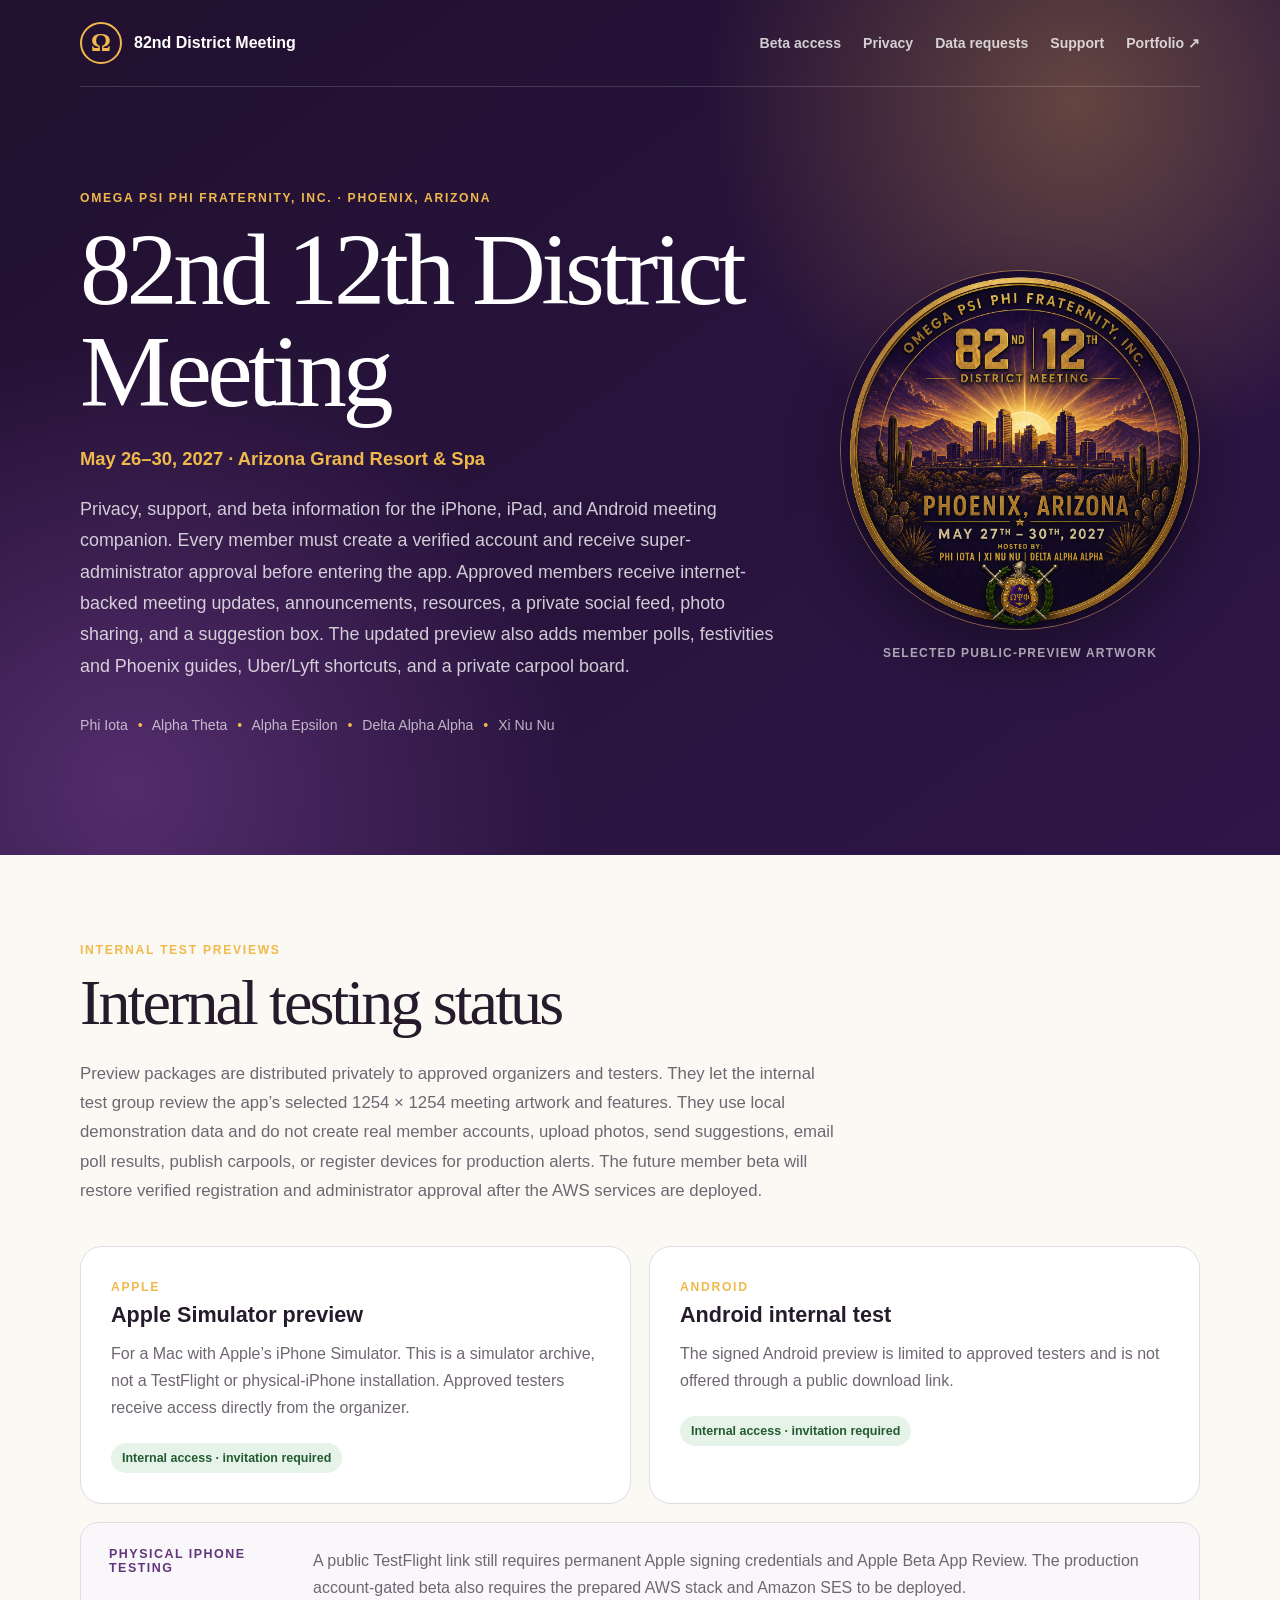
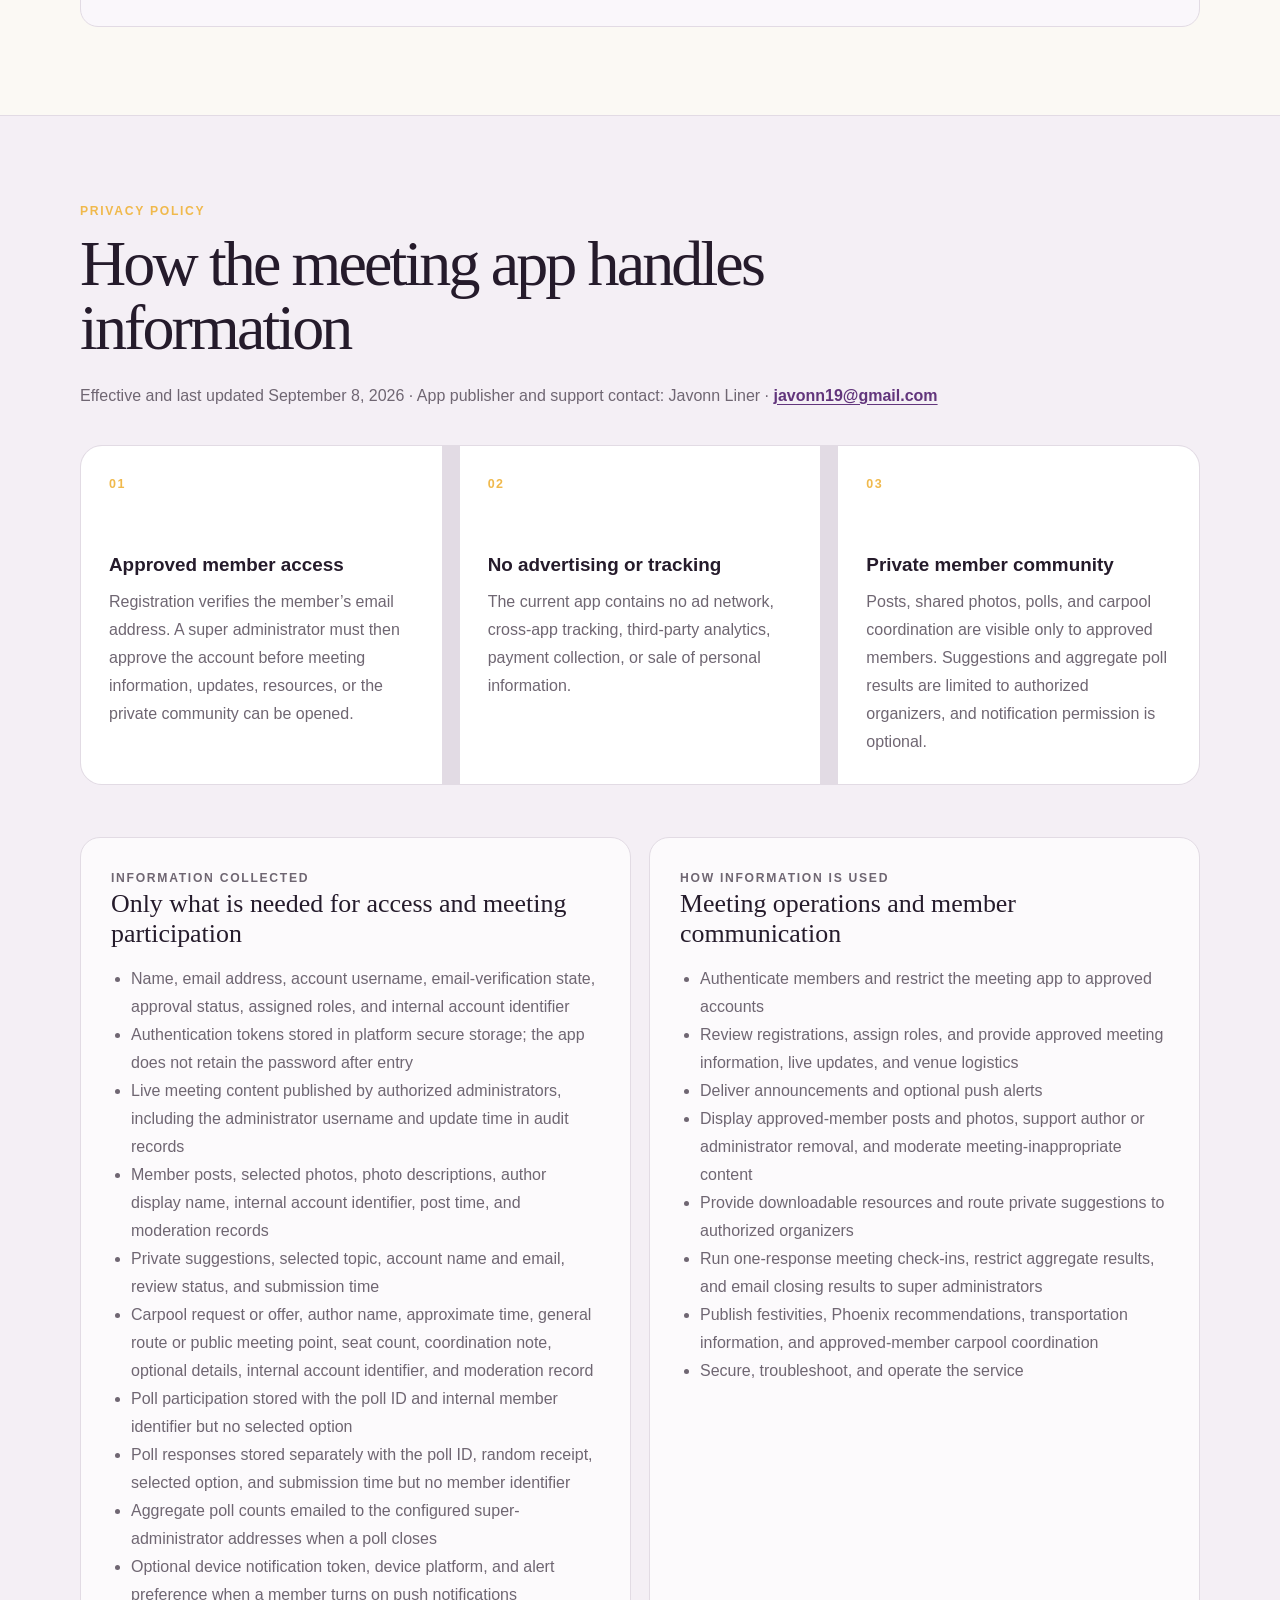
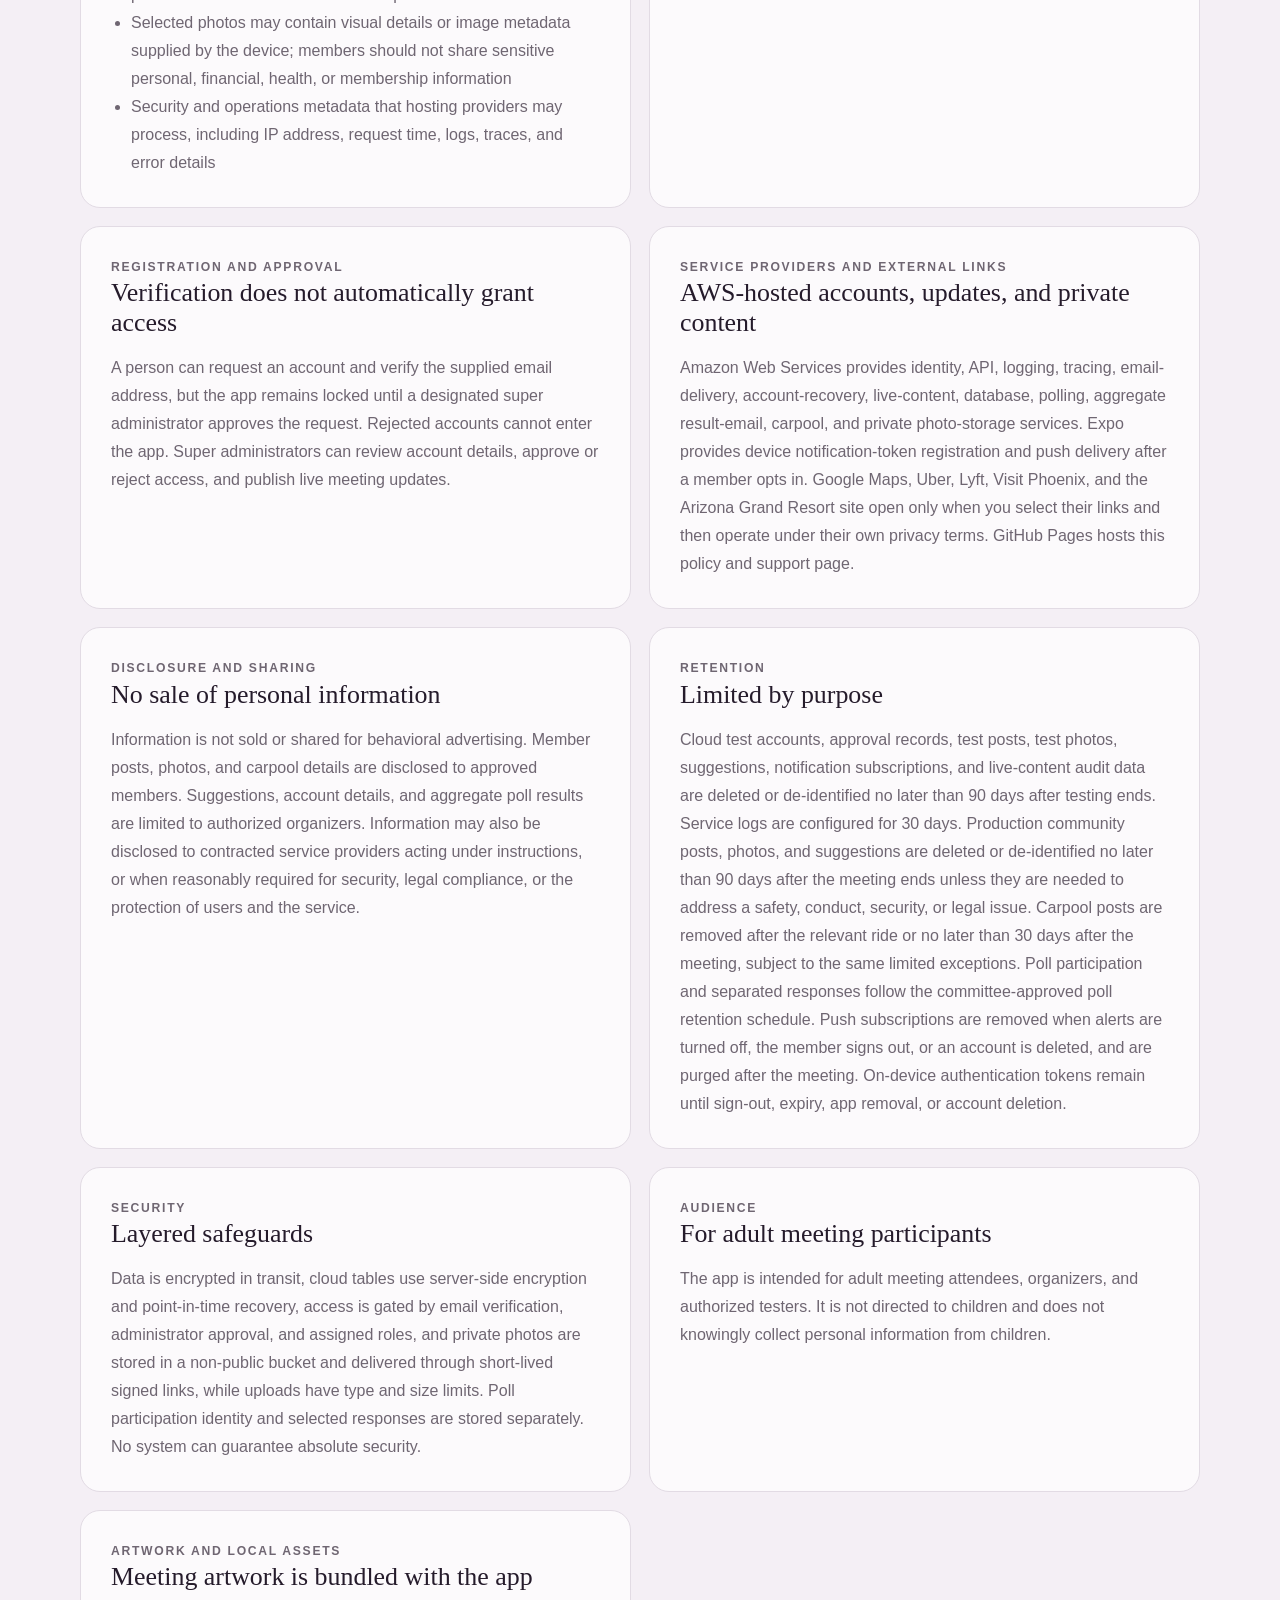
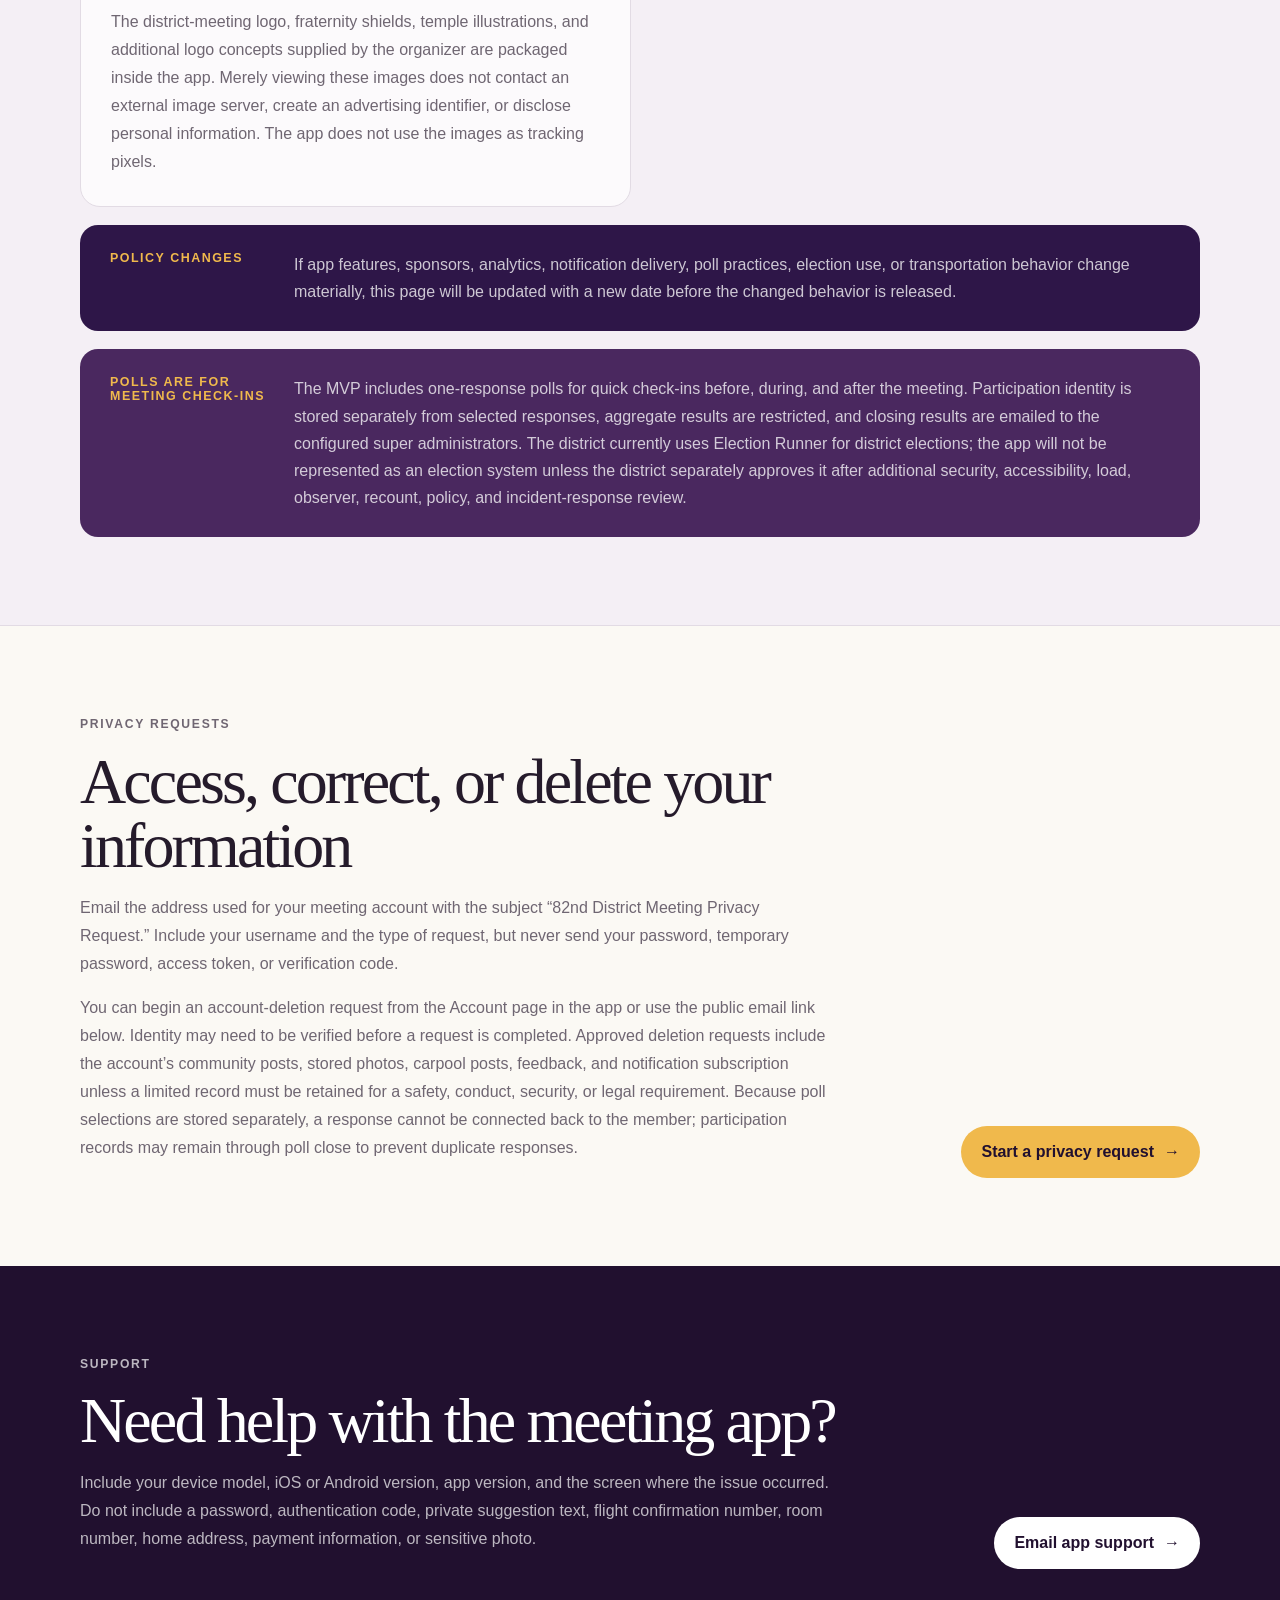
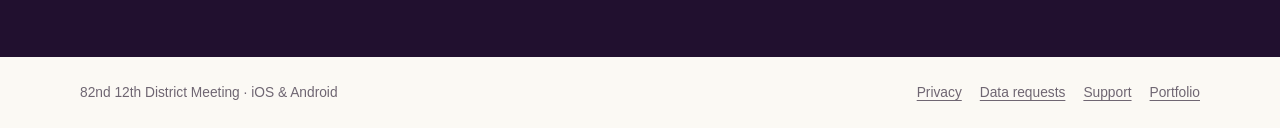
==== commit 0771d32c: "Keep district meeting test builds private" ====
--- a/district-meeting-2027/index.html
+++ b/district-meeting-2027/index.html
@@ -56,11 +56,11 @@
 
     <main>
       <section class="section-shell beta" id="beta-access" aria-labelledby="beta-title" tabindex="-1">
-        <p class="section-label">Public test previews</p>
-        <h2 id="beta-title">Test links and release status</h2>
+        <p class="section-label">Internal test previews</p>
+        <h2 id="beta-title">Internal testing status</h2>
         <p class="lede">
-          These public, time-limited packages let organizers review the app’s
-          selected 1254 × 1254 meeting artwork and features. They use local demonstration data and do
+          Preview packages are distributed privately to approved organizers and testers.
+          They let the internal test group review the app’s selected 1254 × 1254 meeting artwork and features. They use local demonstration data and do
           not create real member accounts, upload photos, send suggestions, email poll results, publish carpools, or register devices for production alerts. The future
           member beta will restore verified registration and administrator
           approval after the AWS services are deployed.
@@ -69,16 +69,14 @@
           <article>
             <span class="platform">Apple</span>
             <h3>Apple Simulator preview</h3>
-            <p>For a Mac with Apple’s iPhone Simulator. This is a simulator archive, not a TestFlight or physical-iPhone installation.</p>
-            <a class="primary-link download-link" href="https://expo.dev/artifacts/eas/pDQytLJqMZqJCQ0xO15eyfvlQ0dF3xn129IvJ6vnpDo.tar.gz">Download Apple preview <span aria-hidden="true">↓</span></a>
-            <span class="status available">Verified · available through September 23, 2026</span>
+            <p>For a Mac with Apple’s iPhone Simulator. This is a simulator archive, not a TestFlight or physical-iPhone installation. Approved testers receive access directly from the organizer.</p>
+            <span class="status available">Internal access · invitation required</span>
           </article>
           <article>
             <span class="platform">Android</span>
-            <h3>Android public test</h3>
-            <p>Download the signed APK on a supported Android device. Android may ask you to approve installation from your browser or file manager.</p>
-            <a class="primary-link download-link" href="https://expo.dev/artifacts/eas/cSf_ljYPTv87pAxVHOlwyolzKPSr9LdYWxNPtYcs17A.apk">Download Android preview <span aria-hidden="true">↓</span></a>
-            <span class="status available">Verified · available through September 23, 2026</span>
+            <h3>Android internal test</h3>
+            <p>The signed Android preview is limited to approved testers and is not offered through a public download link.</p>
+            <span class="status available">Internal access · invitation required</span>
           </article>
         </div>
         <aside class="beta-note">
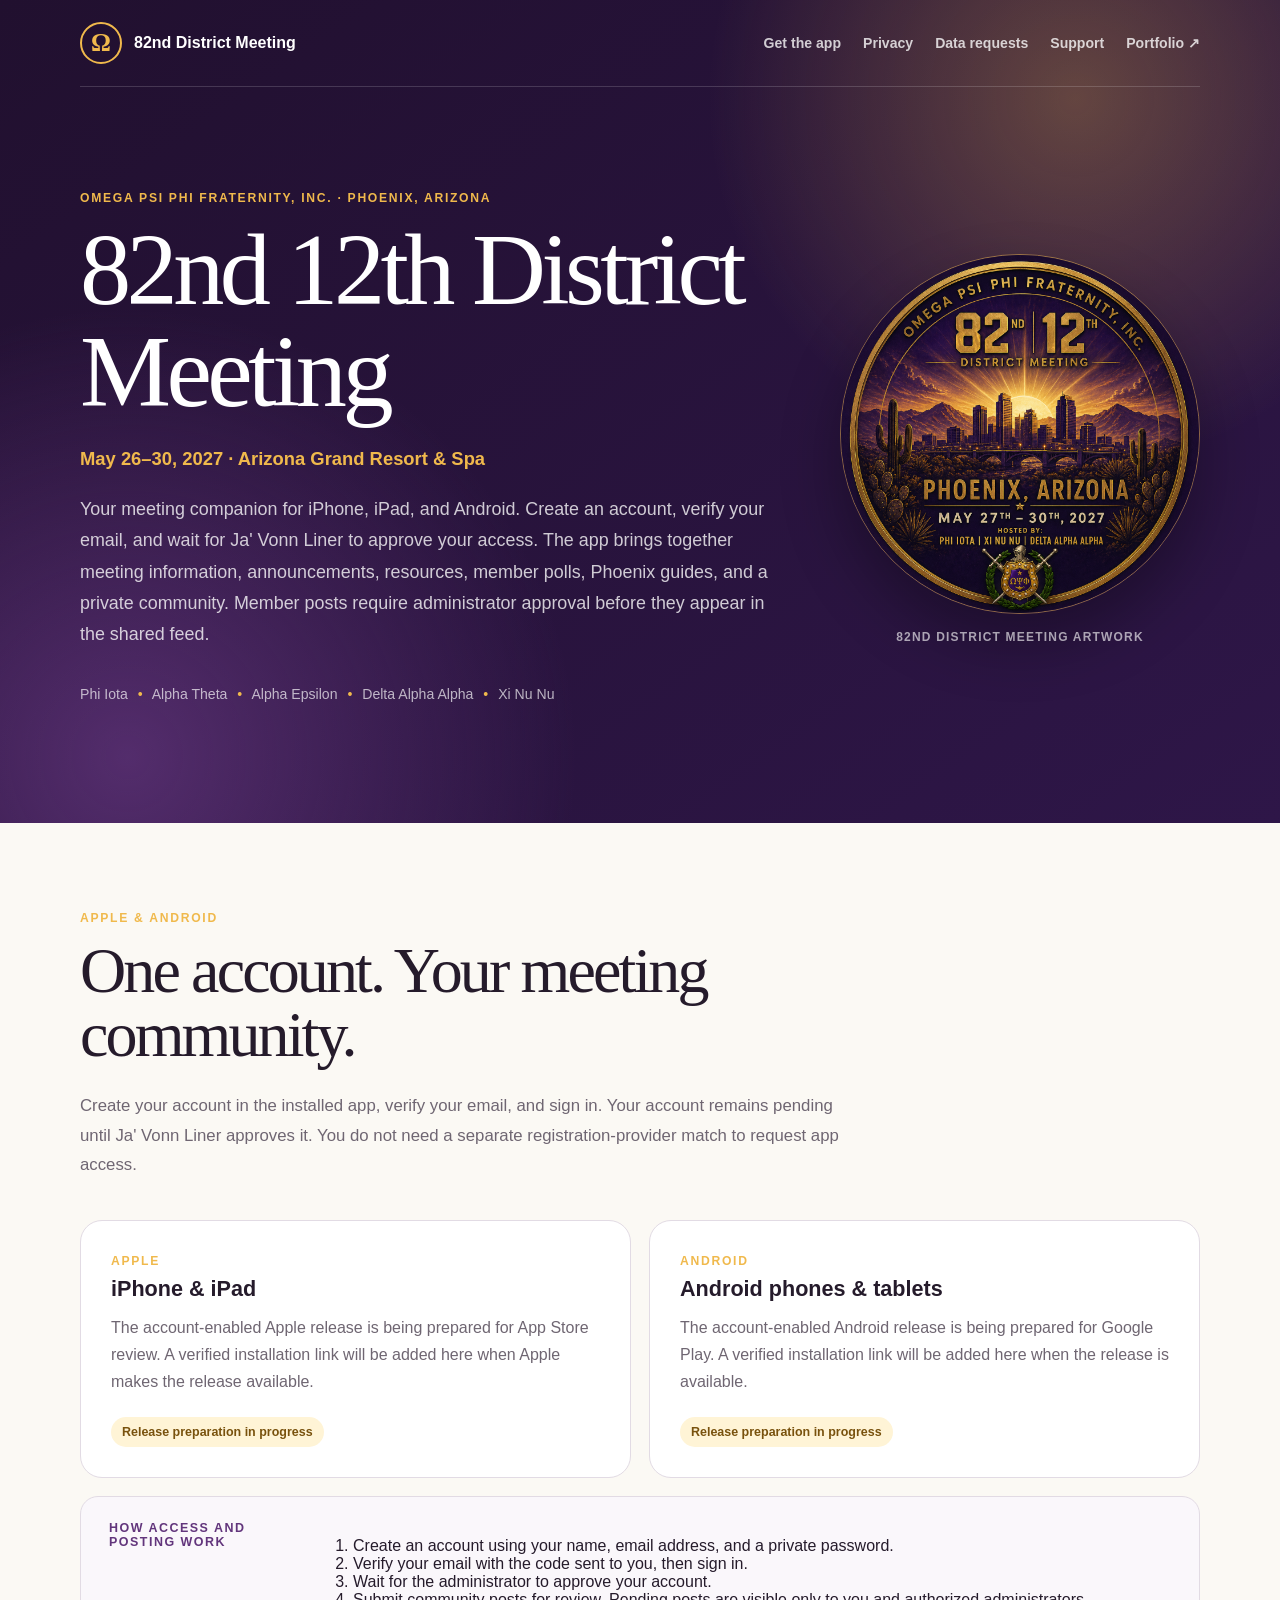
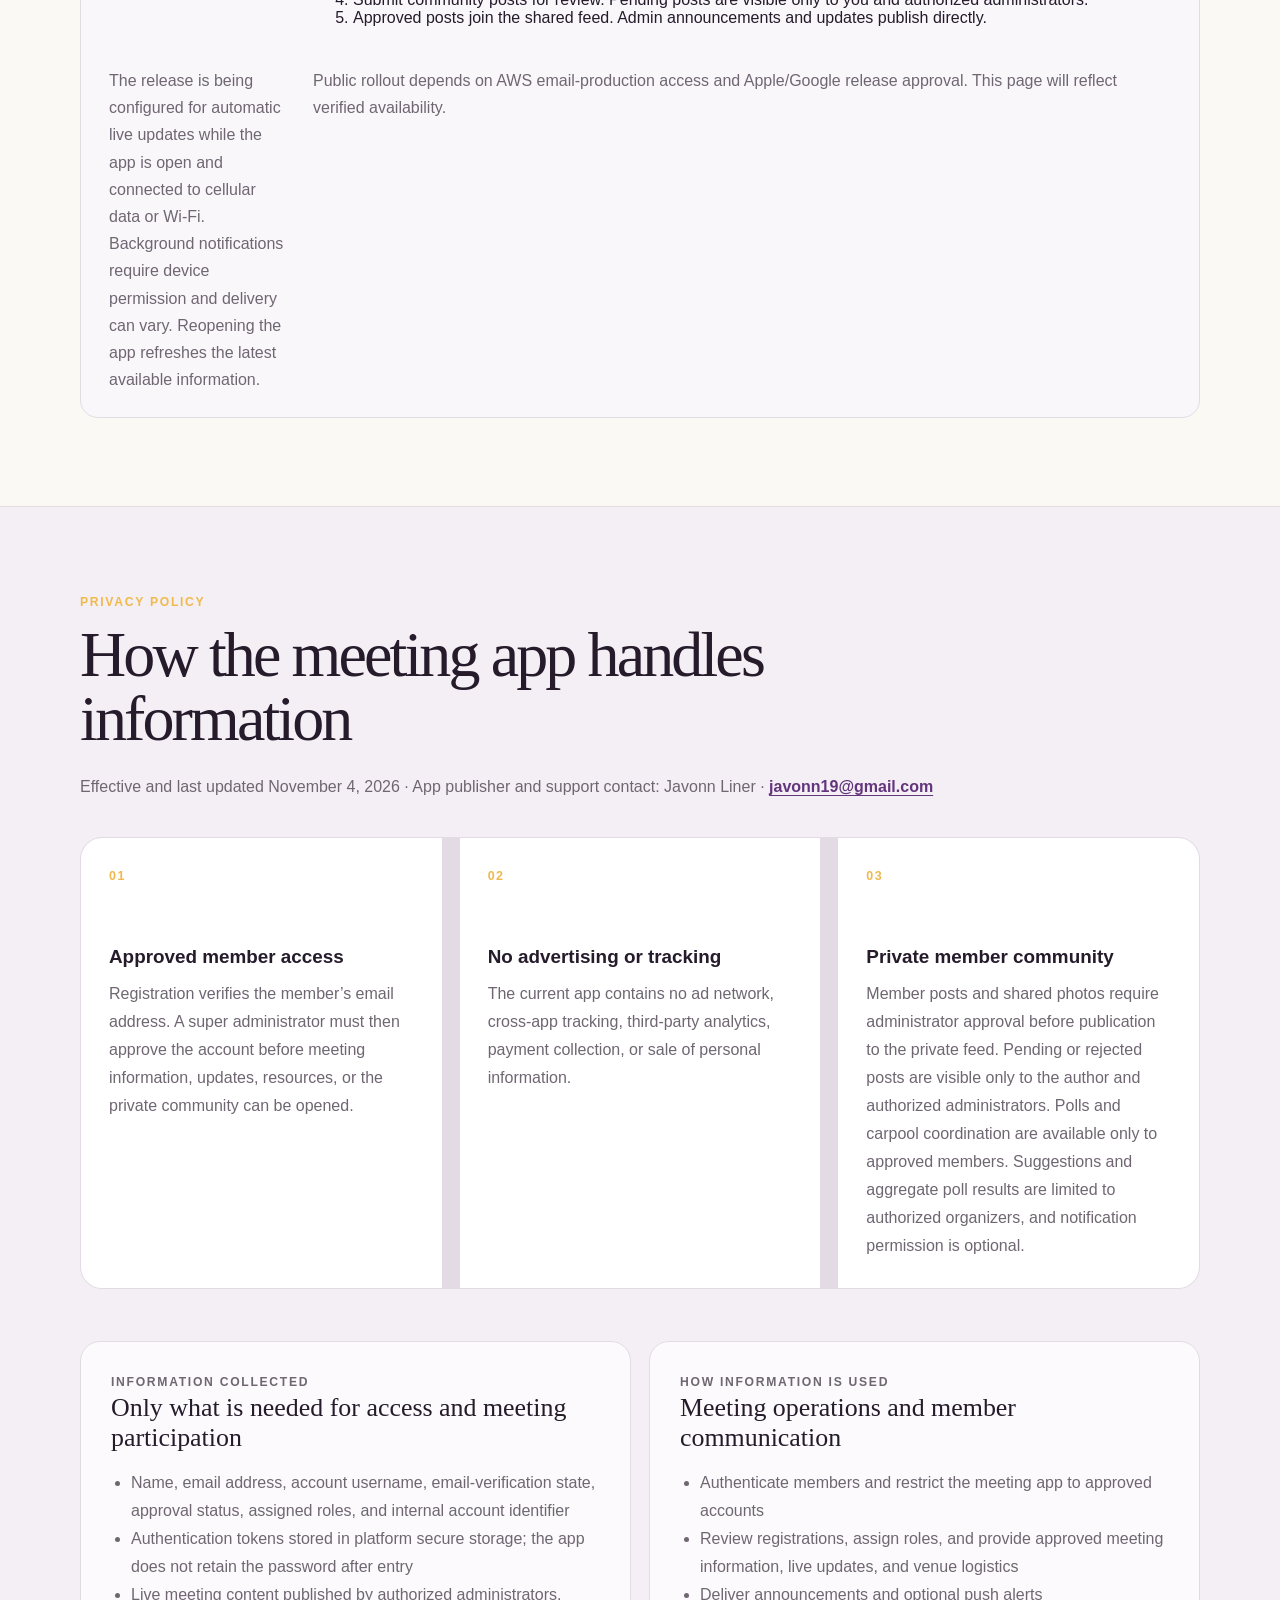
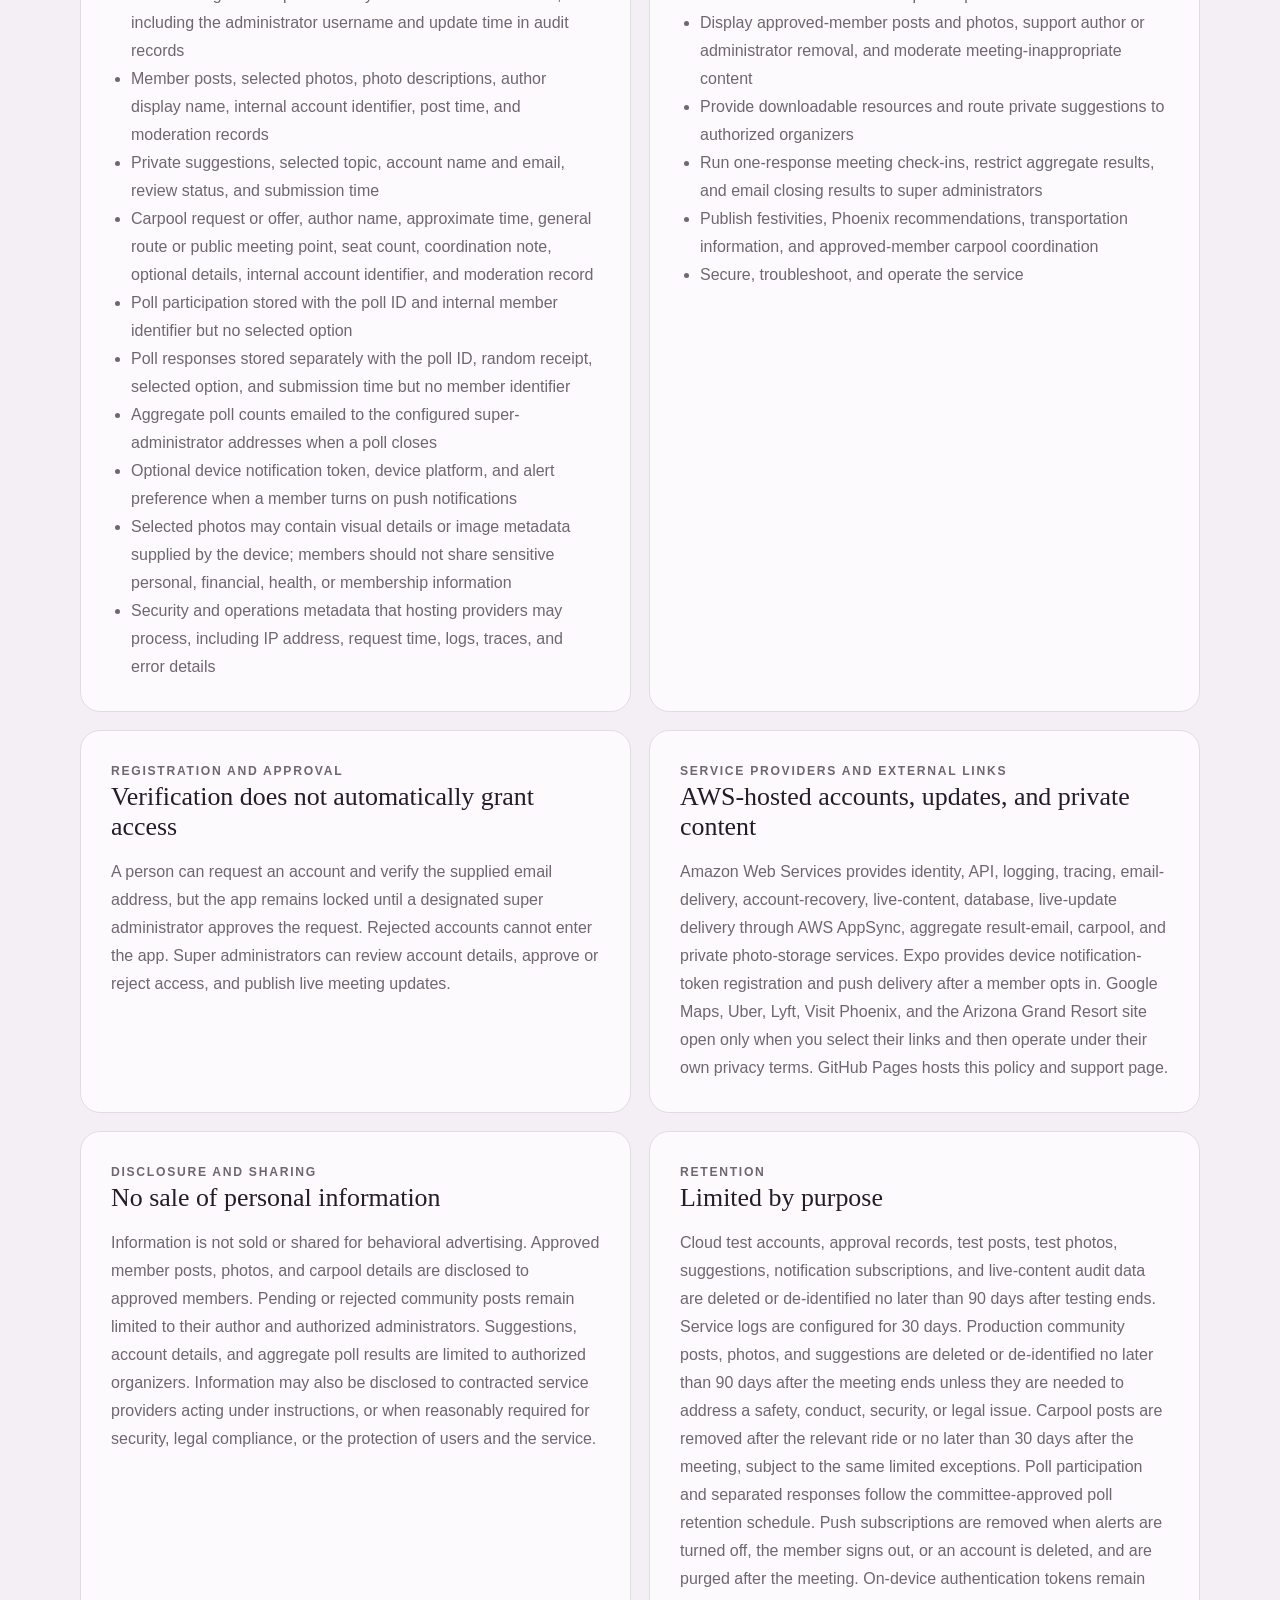
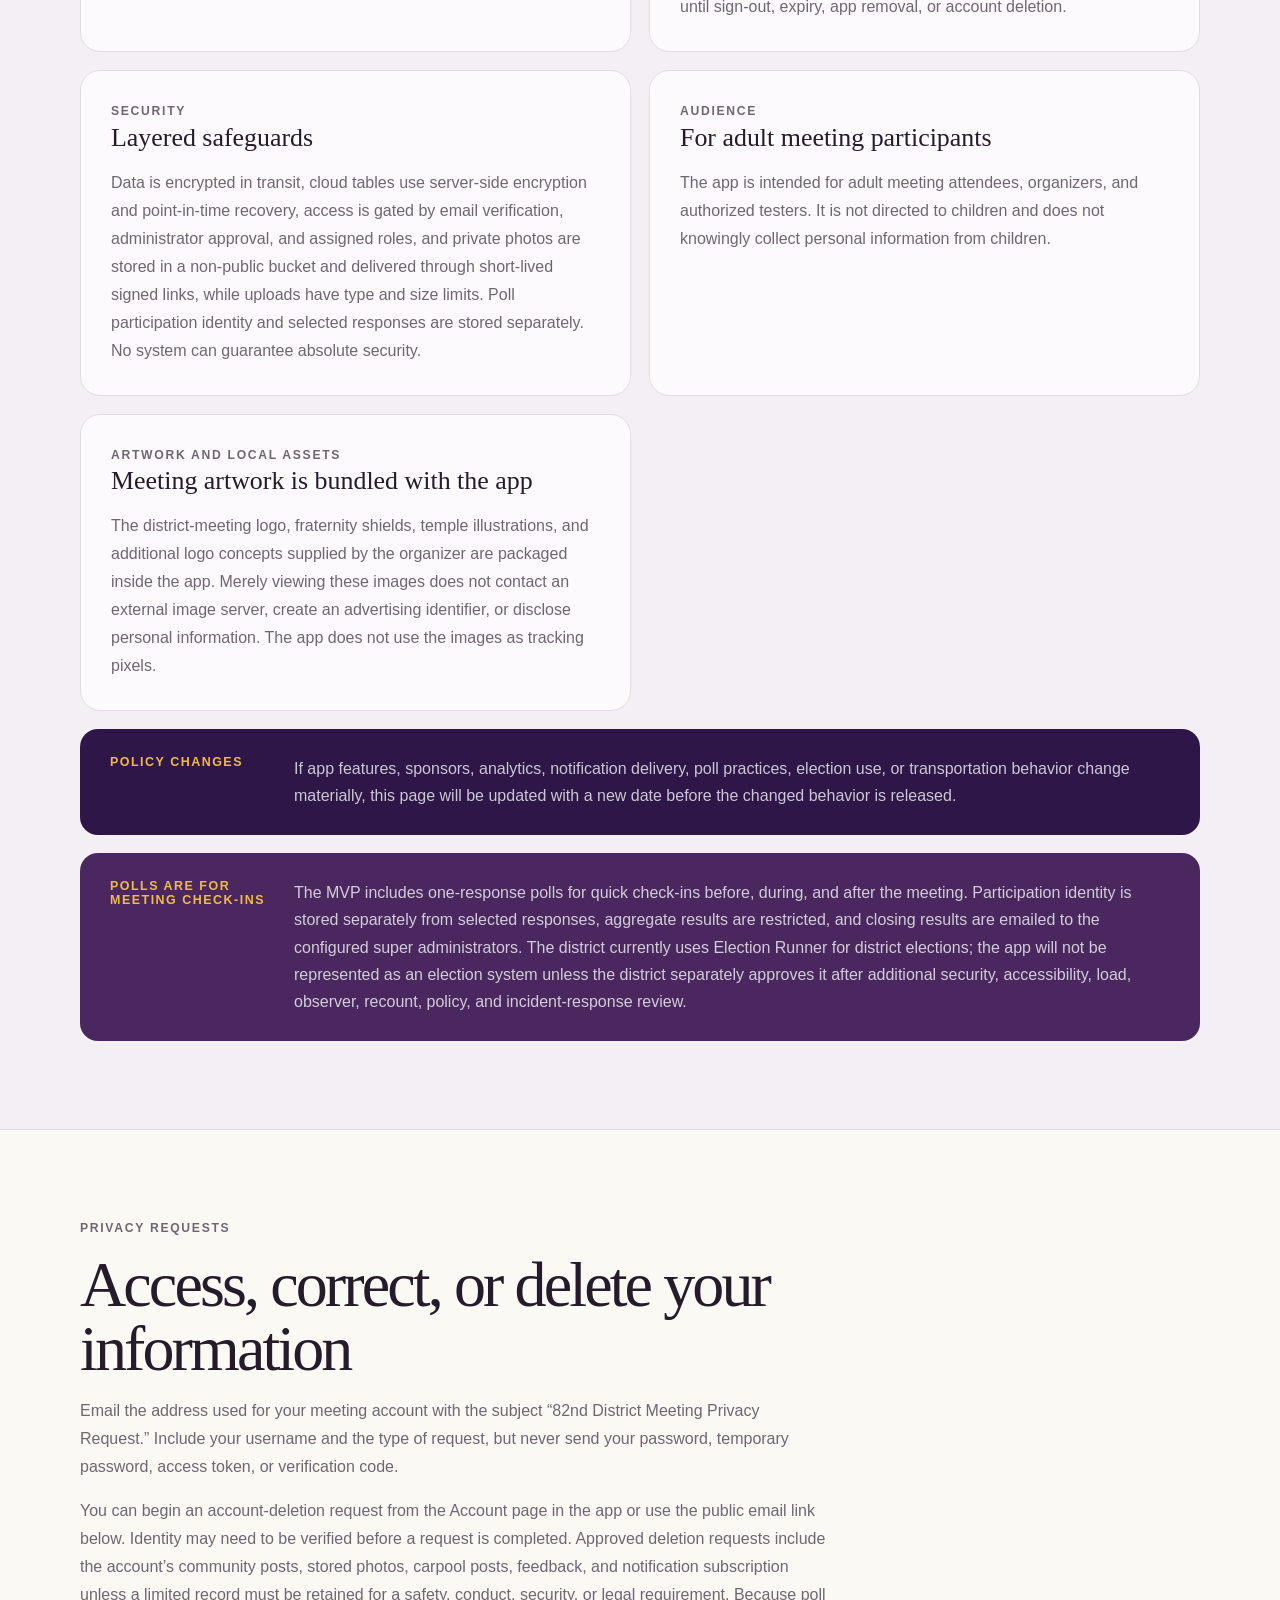
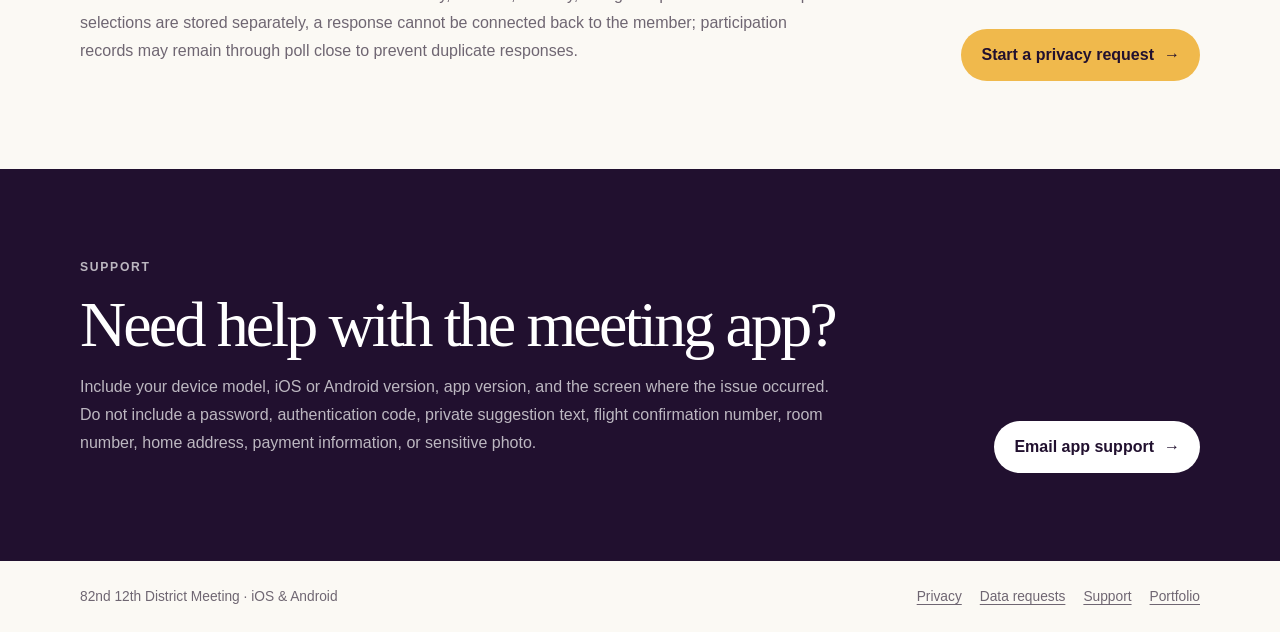
==== commit d9a72fab: "Update district meeting account access and moderated community information" ====
--- a/district-meeting-2027/index.html
+++ b/district-meeting-2027/index.html
@@ -4,14 +4,14 @@
     <meta charset="utf-8">
     <meta name="viewport" content="width=device-width, initial-scale=1">
     <meta name="theme-color" content="#2e1648">
-    <meta name="description" content="Privacy policy, data-request instructions, support, and beta access information for the 82nd 12th District Meeting app on iOS and Android.">
+    <meta name="description" content="Account access, meeting updates, privacy, and support information for the 82nd 12th District Meeting app on iOS and Android.">
     <link rel="canonical" href="https://javonn13.github.io/district-meeting-2027/">
     <meta property="og:type" content="website">
     <meta property="og:title" content="82nd 12th District Meeting App — Privacy &amp; Support">
-    <meta property="og:description" content="Privacy, private member-community practices, support, and beta status for the 2027 Phoenix meeting app.">
+    <meta property="og:description" content="Administrator-approved accounts, moderated member posts, meeting updates, privacy, and support for the 2027 Phoenix meeting app.">
     <meta property="og:url" content="https://javonn13.github.io/district-meeting-2027/">
-    <title>82nd 12th District Meeting App — Privacy, Support &amp; Beta Access</title>
-    <link rel="stylesheet" href="styles.css?v=20260908d">
+    <title>82nd 12th District Meeting App — App Access, Privacy &amp; Support</title>
+    <link rel="stylesheet" href="styles.css?v=20261104a">
   </head>
   <body>
     <a class="skip-link" href="#privacy-policy">Skip to privacy policy</a>
@@ -20,7 +20,7 @@
       <nav class="nav-shell" aria-label="Page sections">
         <a class="brand" href="#top"><span class="omega" aria-hidden="true">Ω</span><span>82nd District Meeting</span></a>
         <div class="nav-links">
-          <a href="#beta-access">Beta access</a>
+          <a href="#get-the-app">Get the app</a>
           <a href="#privacy-policy">Privacy</a>
           <a href="#privacy-requests">Data requests</a>
           <a href="#support">Support</a>
@@ -34,13 +34,11 @@
           <h1>82nd 12th District Meeting</h1>
           <p class="dates">May 26–30, 2027 · Arizona Grand Resort &amp; Spa</p>
           <p class="intro">
-            Privacy, support, and beta information for the iPhone, iPad, and
-            Android meeting companion. Every member must create a verified account
-            and receive super-administrator approval before entering the app.
-            Approved members receive internet-backed meeting updates, announcements,
-            resources, a private social feed, photo sharing, and a suggestion box.
-            The updated preview also adds member polls, festivities and Phoenix guides,
-            Uber/Lyft shortcuts, and a private carpool board.
+            Your meeting companion for iPhone, iPad, and Android. Create an account,
+            verify your email, and wait for Ja' Vonn Liner to approve your access.
+            The app brings together meeting information, announcements, resources,
+            member polls, Phoenix guides, and a private community. Member posts
+            require administrator approval before they appear in the shared feed.
           </p>
           <div class="host-line">
             Phi Iota <span>•</span> Alpha Theta <span>•</span> Alpha Epsilon
@@ -49,39 +47,42 @@
         </div>
         <figure class="hero-art">
           <img src="meeting-logo.png" width="1254" height="1254" alt="Selected 82nd 12th District Meeting artwork showing Phoenix, Arizona">
-          <figcaption>Selected public-preview artwork</figcaption>
+          <figcaption>82nd District Meeting artwork</figcaption>
         </figure>
       </div>
     </header>
 
     <main>
-      <section class="section-shell beta" id="beta-access" aria-labelledby="beta-title" tabindex="-1">
-        <p class="section-label">Internal test previews</p>
-        <h2 id="beta-title">Internal testing status</h2>
-        <p class="lede">
-          Preview packages are distributed privately to approved organizers and testers.
-          They let the internal test group review the app’s selected 1254 × 1254 meeting artwork and features. They use local demonstration data and do
-          not create real member accounts, upload photos, send suggestions, email poll results, publish carpools, or register devices for production alerts. The future
-          member beta will restore verified registration and administrator
-          approval after the AWS services are deployed.
-        </p>
+      <section class="section-shell beta" id="get-the-app" aria-labelledby="access-title" tabindex="-1">
+        <span id="beta-access" aria-hidden="true"></span>
+        <p class="section-label">Apple &amp; Android</p>
+        <h2 id="access-title">One account. Your meeting community.</h2>
+        <p class="lede">Create your account in the installed app, verify your email, and sign in. Your account remains pending until Ja' Vonn Liner approves it. You do not need a separate registration-provider match to request app access.</p>
         <div class="download-grid">
           <article>
             <span class="platform">Apple</span>
-            <h3>Apple Simulator preview</h3>
-            <p>For a Mac with Apple’s iPhone Simulator. This is a simulator archive, not a TestFlight or physical-iPhone installation. Approved testers receive access directly from the organizer.</p>
-            <span class="status available">Internal access · invitation required</span>
+            <h3>iPhone &amp; iPad</h3>
+            <p>The account-enabled Apple release is being prepared for App Store review. A verified installation link will be added here when Apple makes the release available.</p>
+            <span class="status">Release preparation in progress</span>
           </article>
           <article>
             <span class="platform">Android</span>
-            <h3>Android internal test</h3>
-            <p>The signed Android preview is limited to approved testers and is not offered through a public download link.</p>
-            <span class="status available">Internal access · invitation required</span>
+            <h3>Android phones &amp; tablets</h3>
+            <p>The account-enabled Android release is being prepared for Google Play. A verified installation link will be added here when the release is available.</p>
+            <span class="status">Release preparation in progress</span>
           </article>
         </div>
         <aside class="beta-note">
-          <strong>Physical iPhone testing</strong>
-          <p>A public TestFlight link still requires permanent Apple signing credentials and Apple Beta App Review. The production account-gated beta also requires the prepared AWS stack and Amazon SES to be deployed.</p>
+          <strong>How access and posting work</strong>
+          <ol>
+            <li>Create an account using your name, email address, and a private password.</li>
+            <li>Verify your email with the code sent to you, then sign in.</li>
+            <li>Wait for the administrator to approve your account.</li>
+            <li>Submit community posts for review. Pending posts are visible only to you and authorized administrators.</li>
+            <li>Approved posts join the shared feed. Admin announcements and updates publish directly.</li>
+          </ol>
+          <p>The release is being configured for automatic live updates while the app is open and connected to cellular data or Wi-Fi. Background notifications require device permission and delivery can vary. Reopening the app refreshes the latest available information.</p>
+          <p>Public rollout depends on AWS email-production access and Apple/Google release approval. This page will reflect verified availability.</p>
         </aside>
       </section>
 
@@ -89,7 +90,7 @@
         <div class="section-shell">
           <p class="section-label">Privacy policy</p>
           <h2 id="privacy-title">How the meeting app handles information</h2>
-          <p class="effective">Effective and last updated September 8, 2026 · App publisher and support contact: Javonn Liner · <a href="mailto:javonn19@gmail.com">javonn19@gmail.com</a></p>
+          <p class="effective">Effective and last updated November 4, 2026 · App publisher and support contact: Javonn Liner · <a href="mailto:javonn19@gmail.com">javonn19@gmail.com</a></p>
 
           <div class="summary-grid">
             <article>
@@ -105,7 +106,7 @@
             <article>
               <span>03</span>
               <h3>Private member community</h3>
-              <p>Posts, shared photos, polls, and carpool coordination are visible only to approved members. Suggestions and aggregate poll results are limited to authorized organizers, and notification permission is optional.</p>
+              <p>Member posts and shared photos require administrator approval before publication to the private feed. Pending or rejected posts are visible only to the author and authorized administrators. Polls and carpool coordination are available only to approved members. Suggestions and aggregate poll results are limited to authorized organizers, and notification permission is optional.</p>
             </article>
           </div>
 
@@ -162,7 +163,7 @@
               <p>
                 Amazon Web Services provides identity, API, logging,
                 tracing, email-delivery, account-recovery, live-content, database,
-                polling, aggregate result-email, carpool, and private photo-storage services. Expo provides device notification-token registration and push delivery after a member opts in. Google Maps, Uber, Lyft, Visit Phoenix, and the Arizona Grand Resort site open only
+                live-update delivery through AWS AppSync, aggregate result-email, carpool, and private photo-storage services. Expo provides device notification-token registration and push delivery after a member opts in. Google Maps, Uber, Lyft, Visit Phoenix, and the Arizona Grand Resort site open only
                 when you select their links and then operate under their own
                 privacy terms. GitHub Pages hosts this policy and support page.
               </p>
@@ -173,7 +174,7 @@
               <h3>No sale of personal information</h3>
               <p>
                 Information is not sold or shared for behavioral advertising.
-                Member posts, photos, and carpool details are disclosed to approved members. Suggestions, account details, and aggregate poll results are limited to authorized organizers. Information may also be disclosed to
+                Approved member posts, photos, and carpool details are disclosed to approved members. Pending or rejected community posts remain limited to their author and authorized administrators. Suggestions, account details, and aggregate poll results are limited to authorized organizers. Information may also be disclosed to
                 contracted service providers acting under instructions, or when
                 reasonably required for security, legal compliance, or the
                 protection of users and the service.
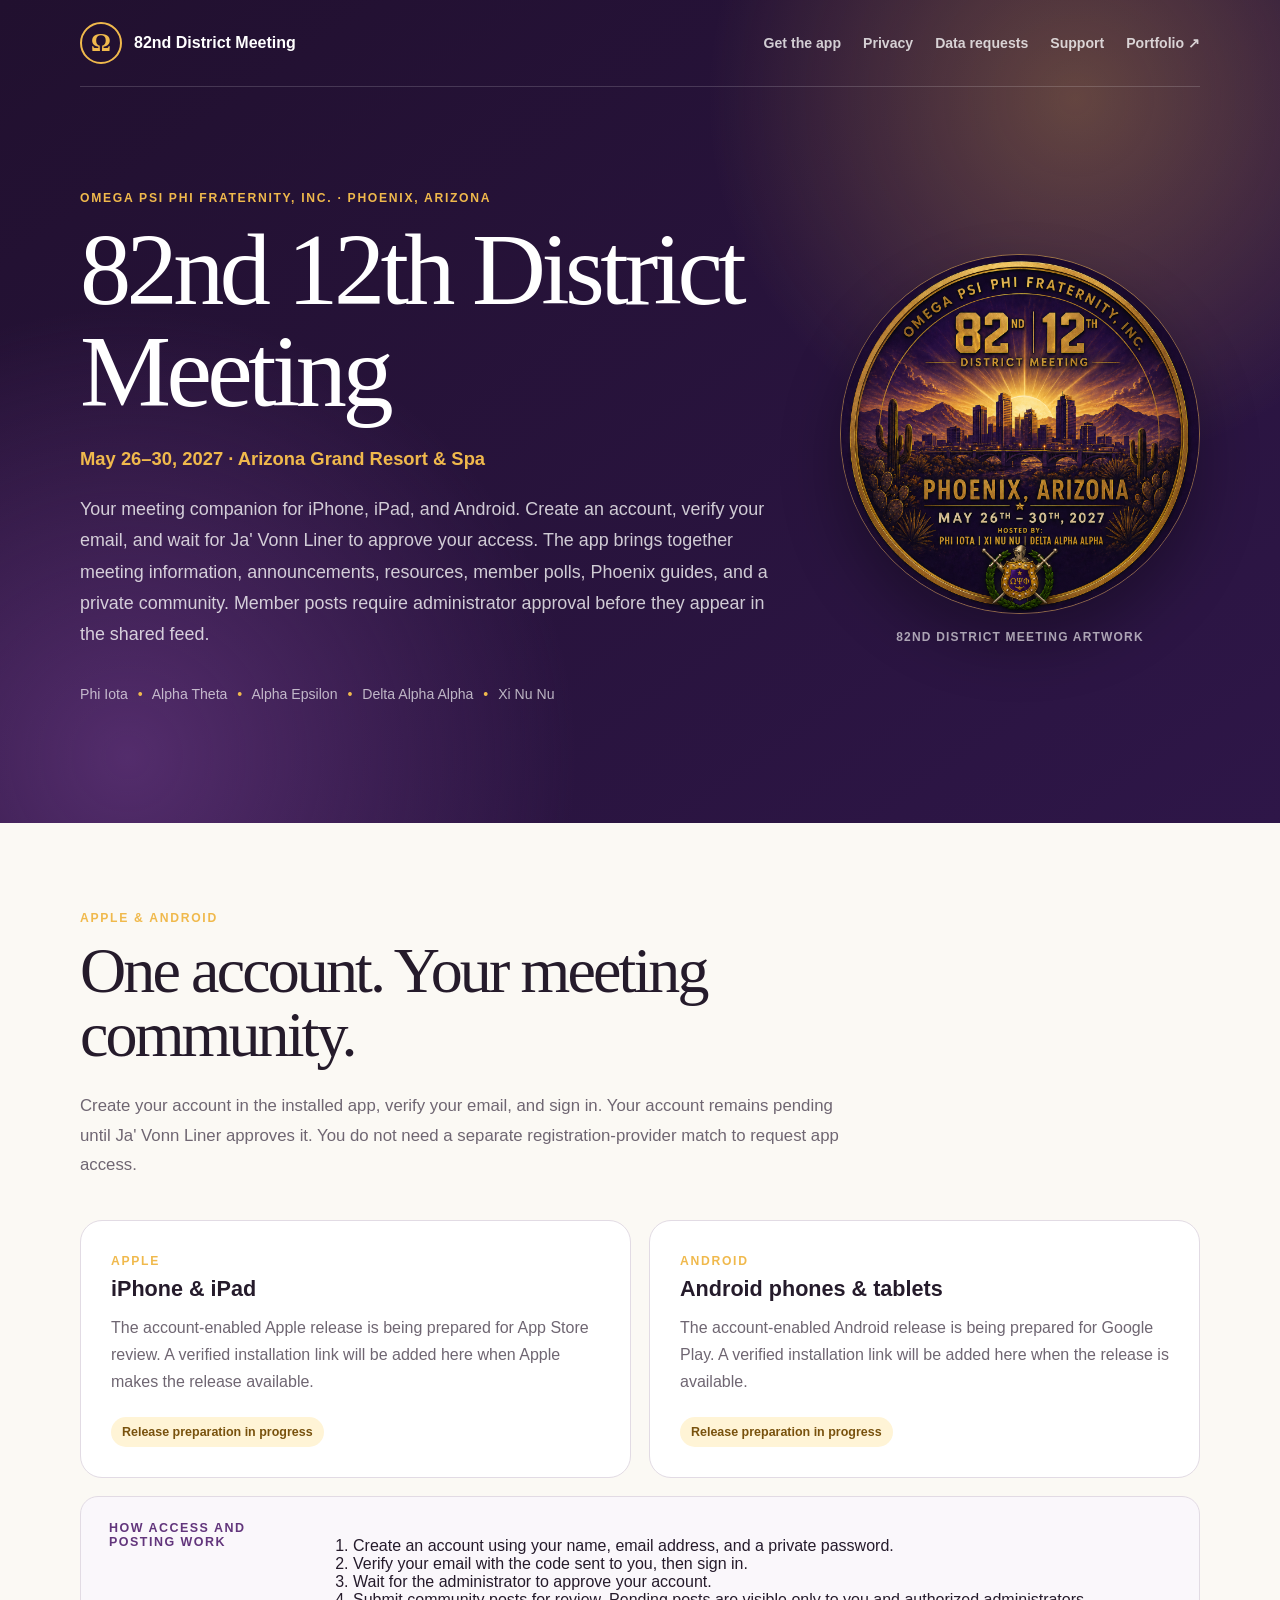
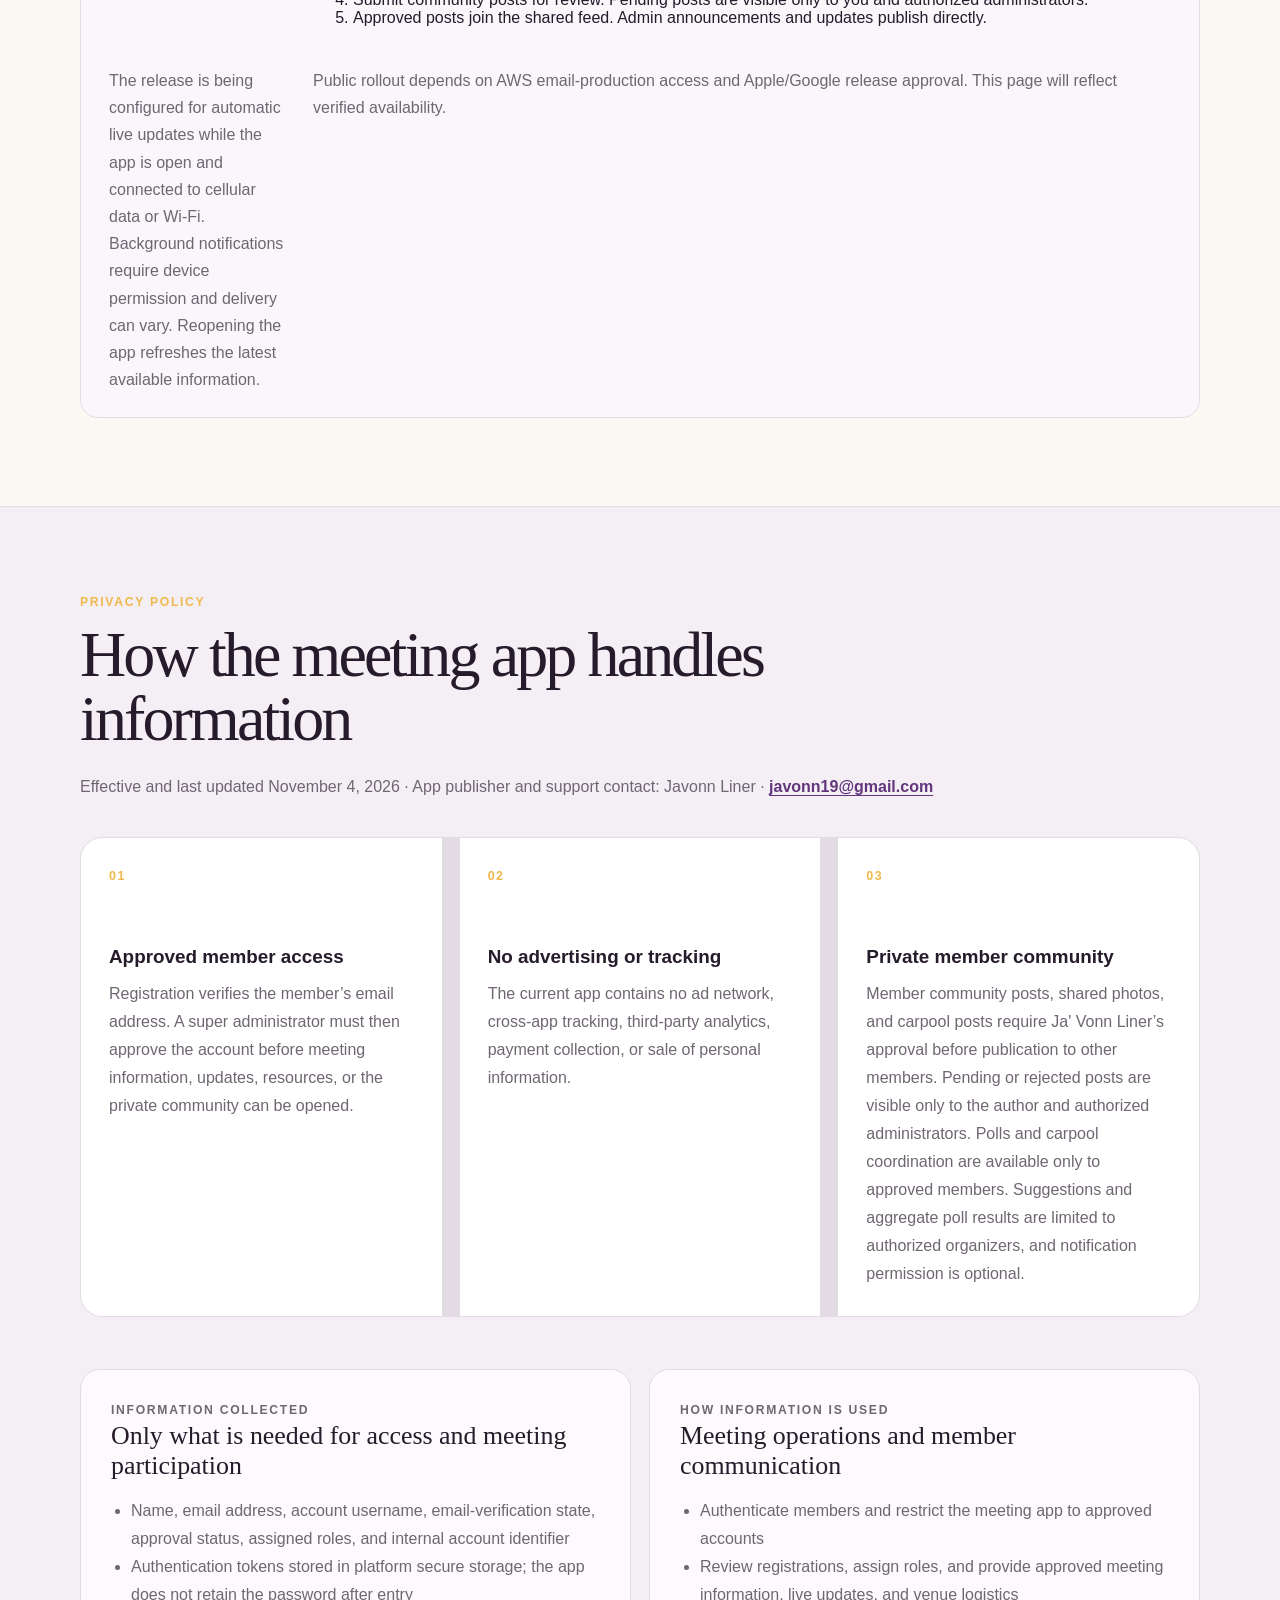
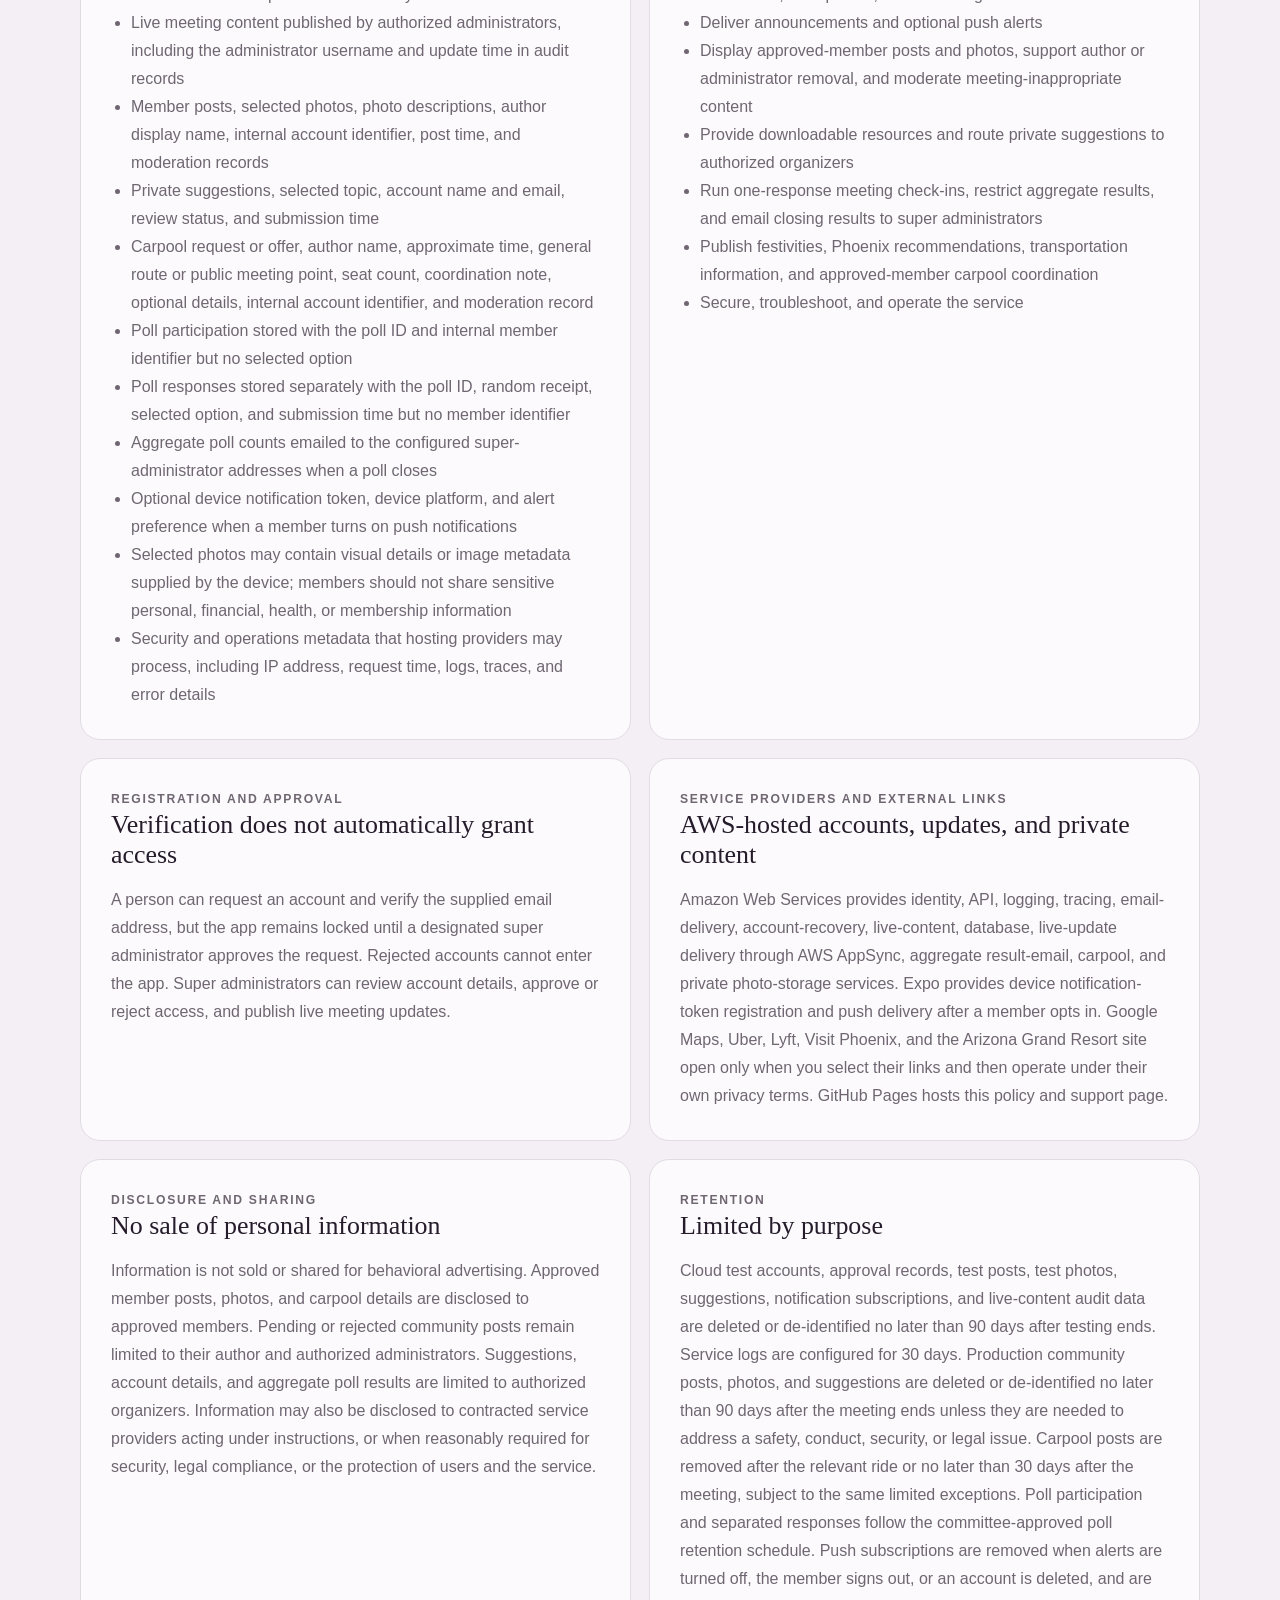
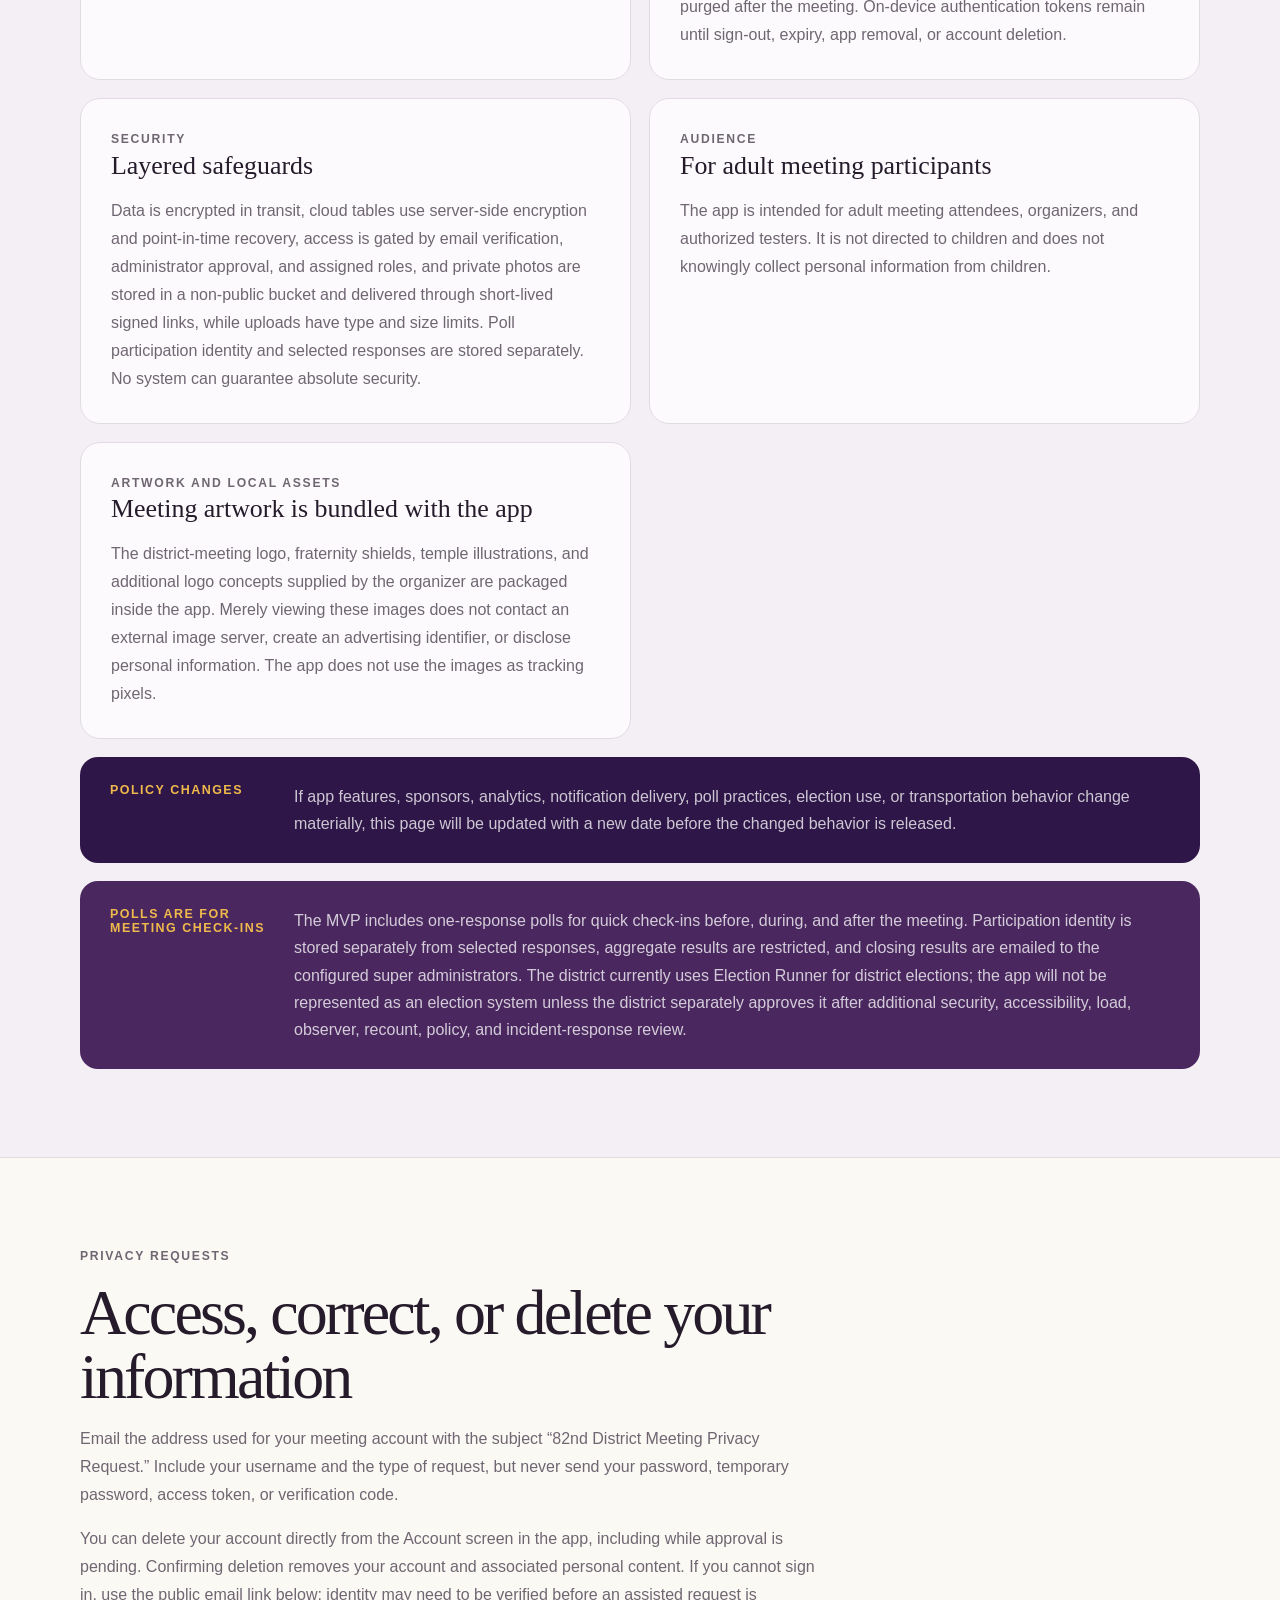
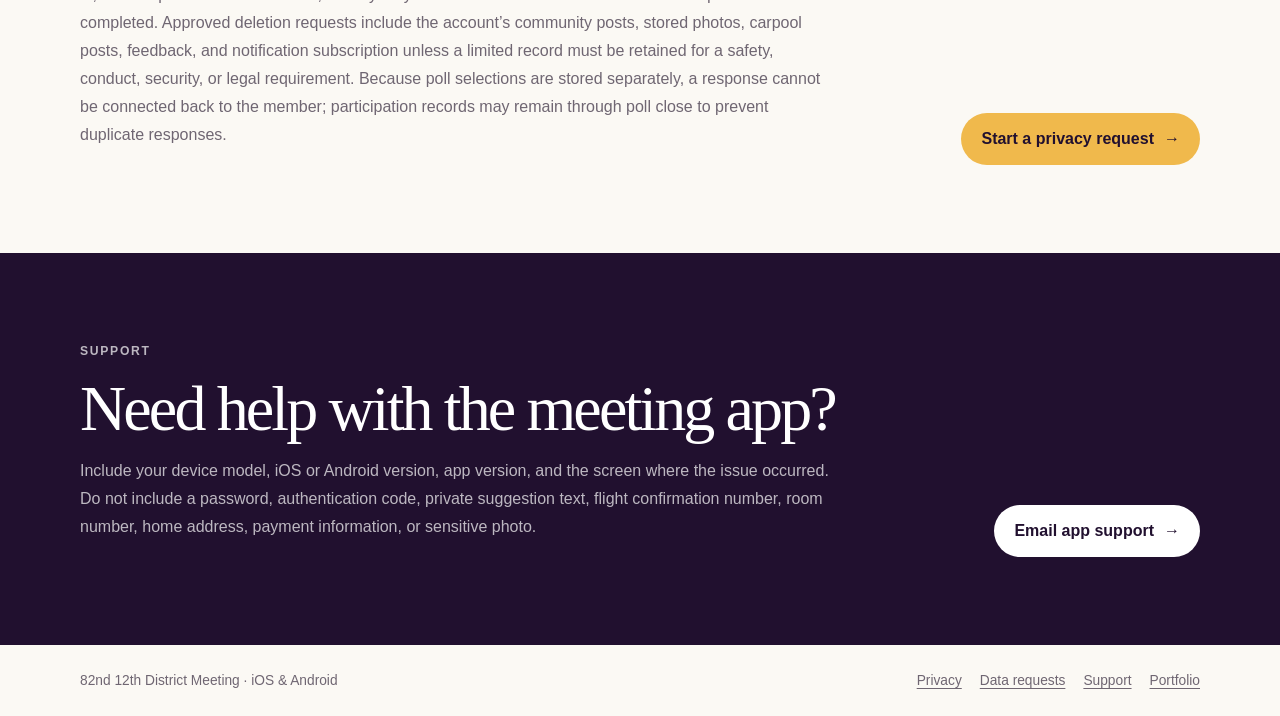
==== commit ef34a65e: "Correct meeting dates and document owner moderation and account deletion" ====
--- a/district-meeting-2027/index.html
+++ b/district-meeting-2027/index.html
@@ -106,7 +106,7 @@
             <article>
               <span>03</span>
               <h3>Private member community</h3>
-              <p>Member posts and shared photos require administrator approval before publication to the private feed. Pending or rejected posts are visible only to the author and authorized administrators. Polls and carpool coordination are available only to approved members. Suggestions and aggregate poll results are limited to authorized organizers, and notification permission is optional.</p>
+              <p>Member community posts, shared photos, and carpool posts require Ja' Vonn Liner’s approval before publication to other members. Pending or rejected posts are visible only to the author and authorized administrators. Polls and carpool coordination are available only to approved members. Suggestions and aggregate poll results are limited to authorized organizers, and notification permission is optional.</p>
             </article>
           </div>
 
@@ -249,8 +249,7 @@
             password, access token, or verification code.
           </p>
           <p>
-            You can begin an account-deletion request from the Account page in
-            the app or use the public email link below. Identity may need to be verified before a request is completed.
+            You can delete your account directly from the Account screen in the app, including while approval is pending. Confirming deletion removes your account and associated personal content. If you cannot sign in, use the public email link below; identity may need to be verified before an assisted request is completed.
             Approved deletion requests include the account’s community posts, stored photos, carpool posts, feedback, and notification subscription unless a limited record must be retained for a safety, conduct, security, or legal requirement. Because poll selections are stored separately, a response cannot be connected back to the member; participation records may remain through poll close to prevent duplicate responses.
           </p>
         </div>
